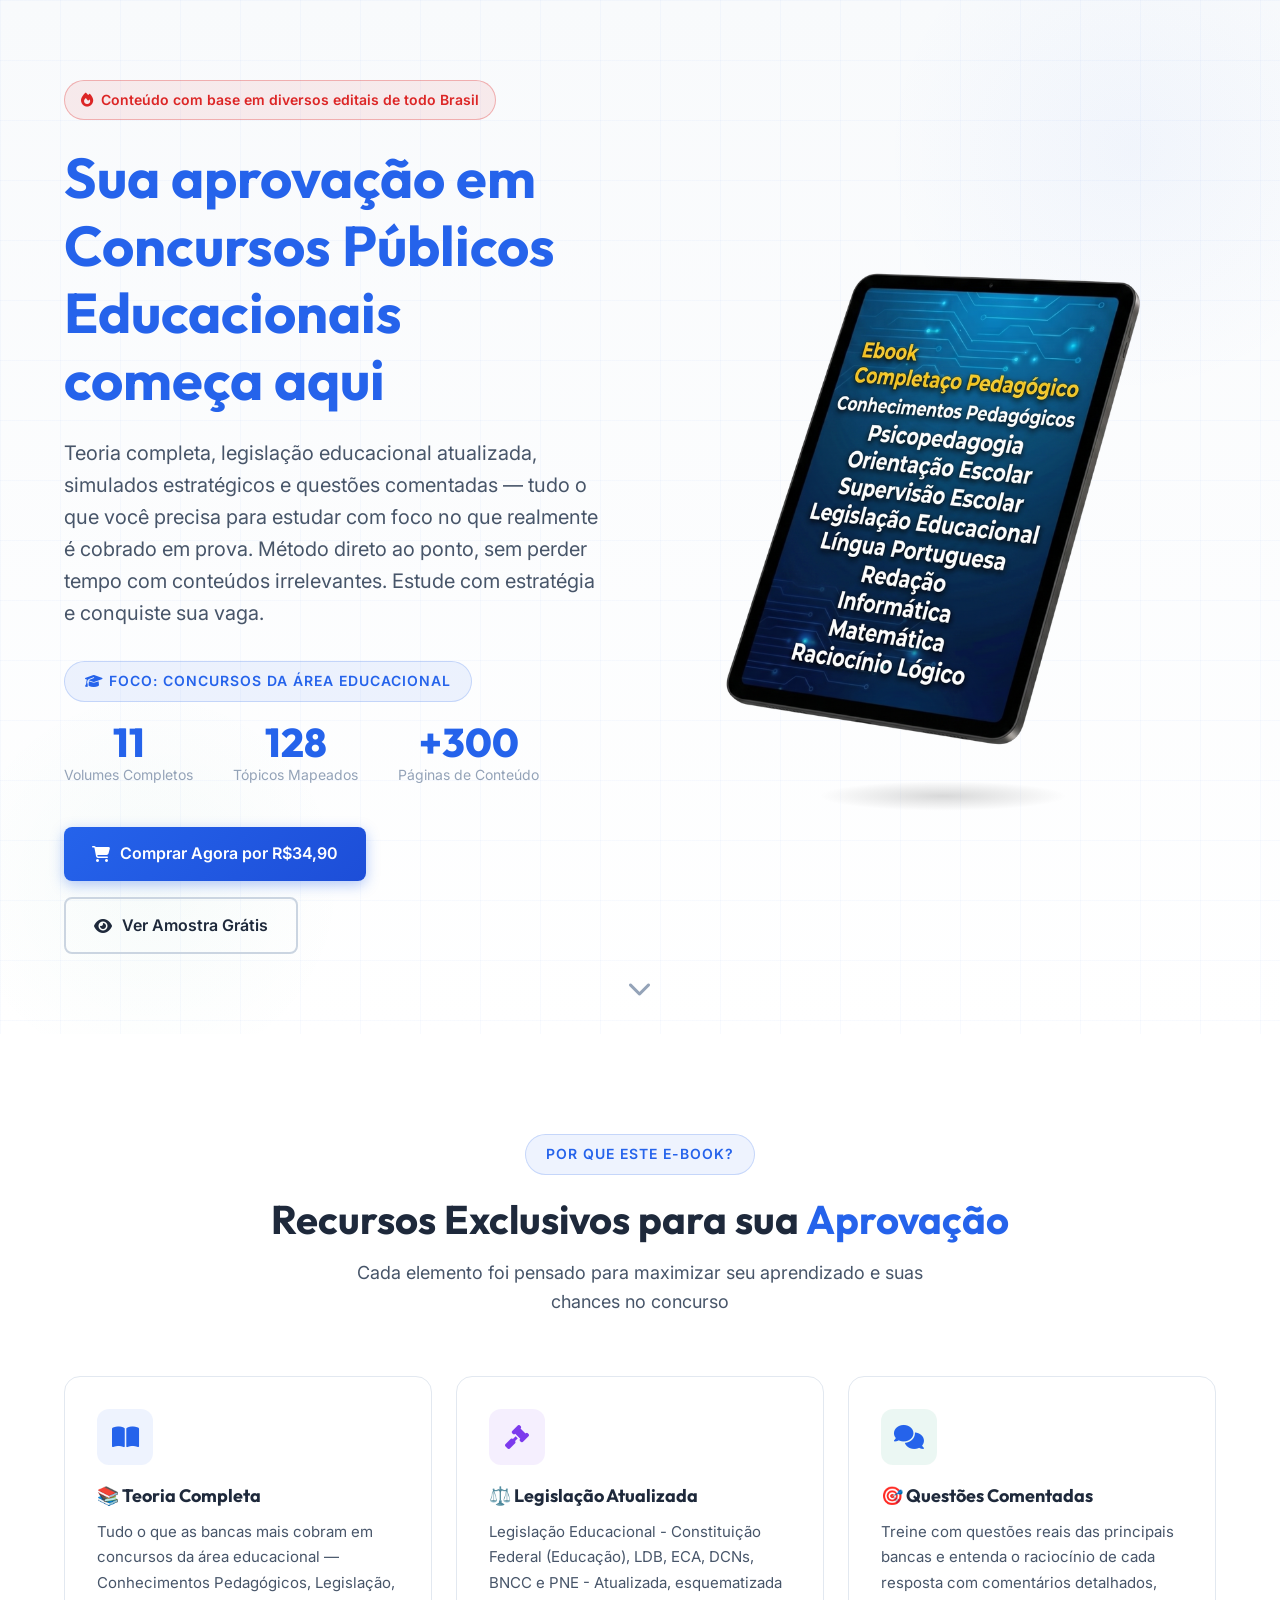
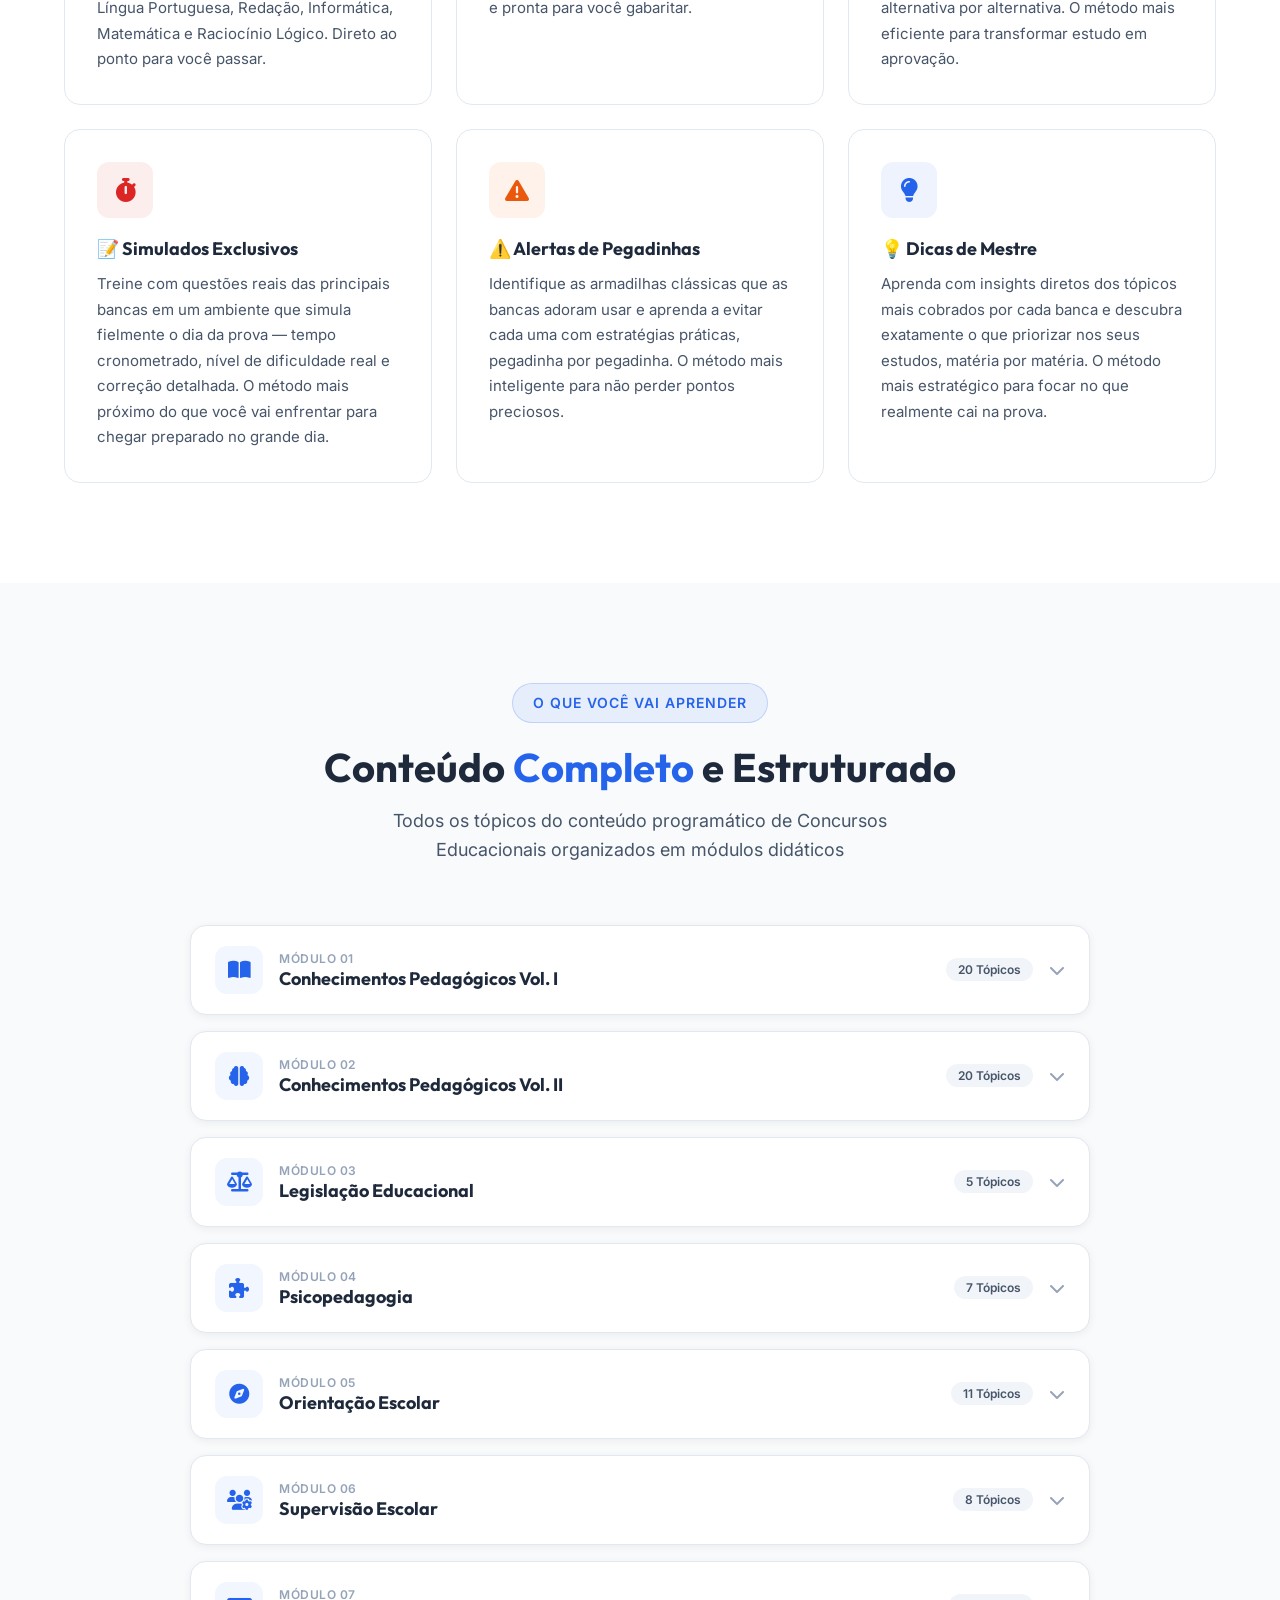
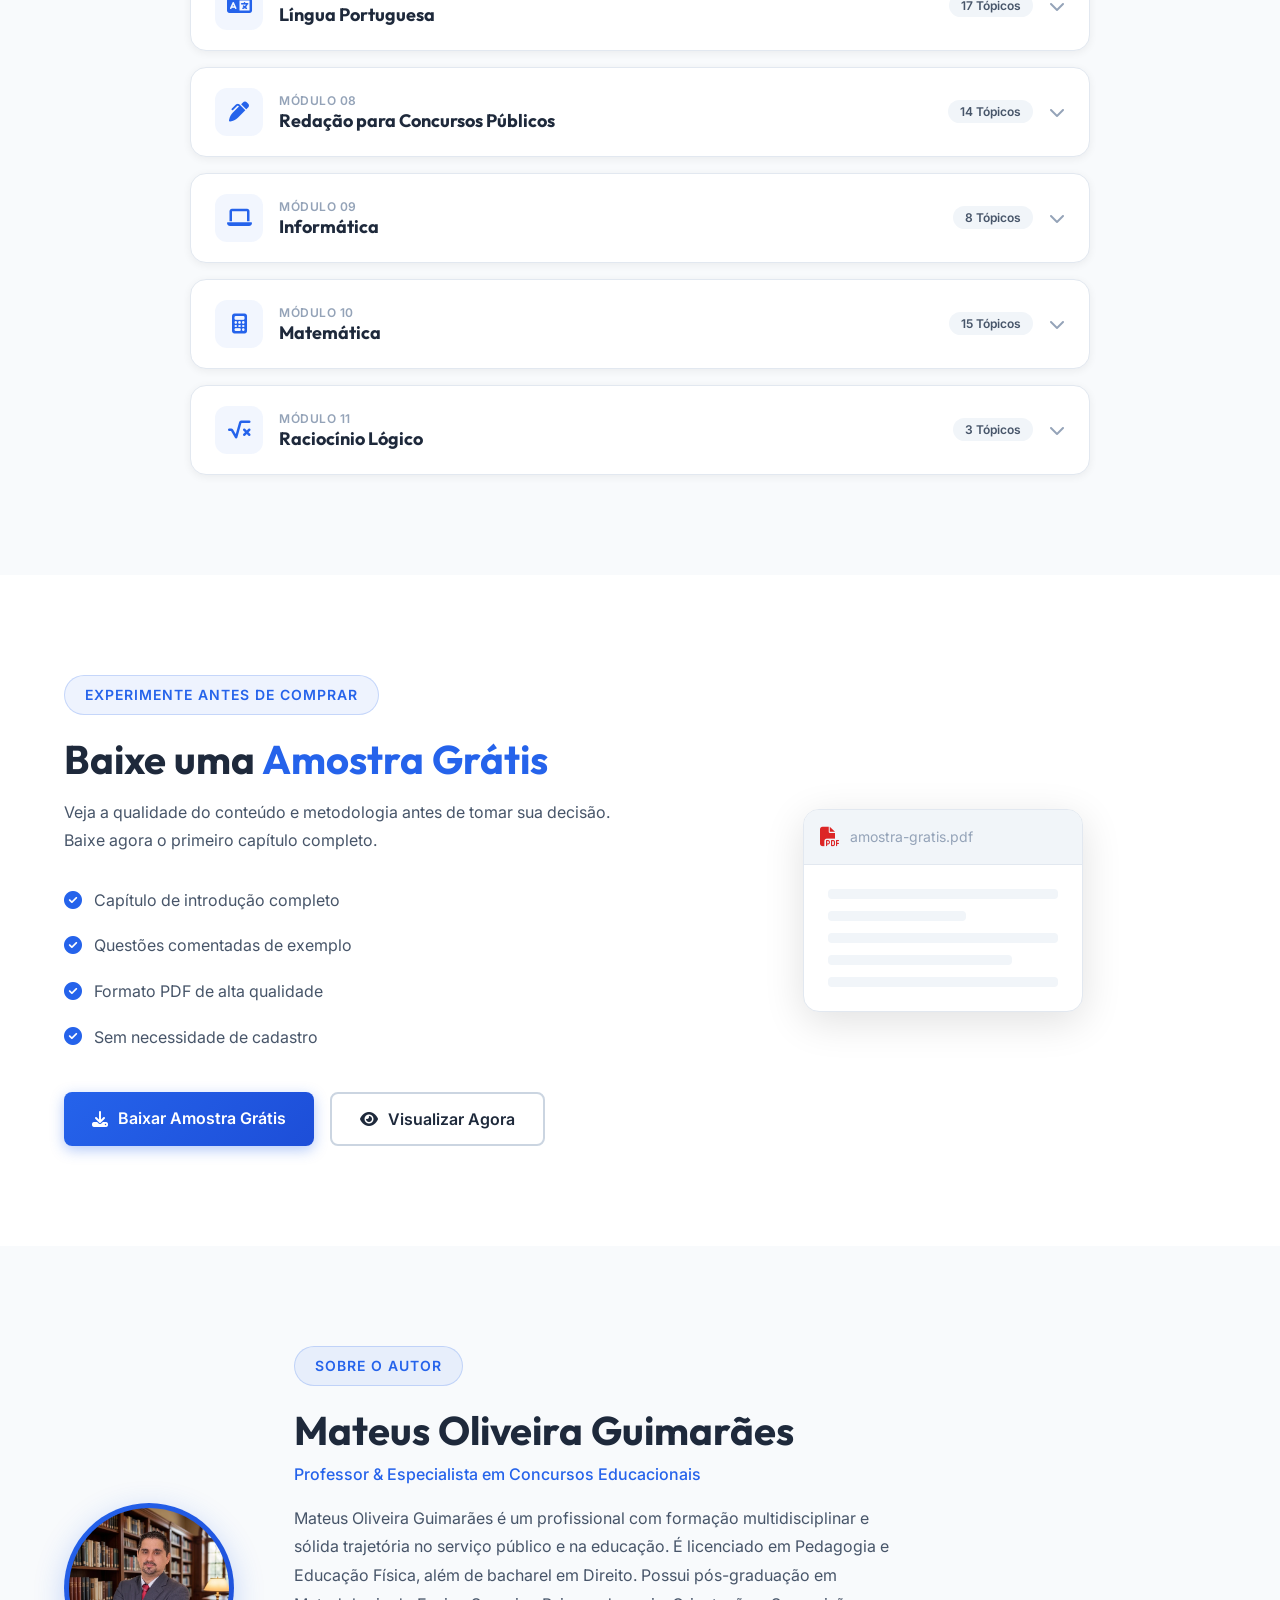
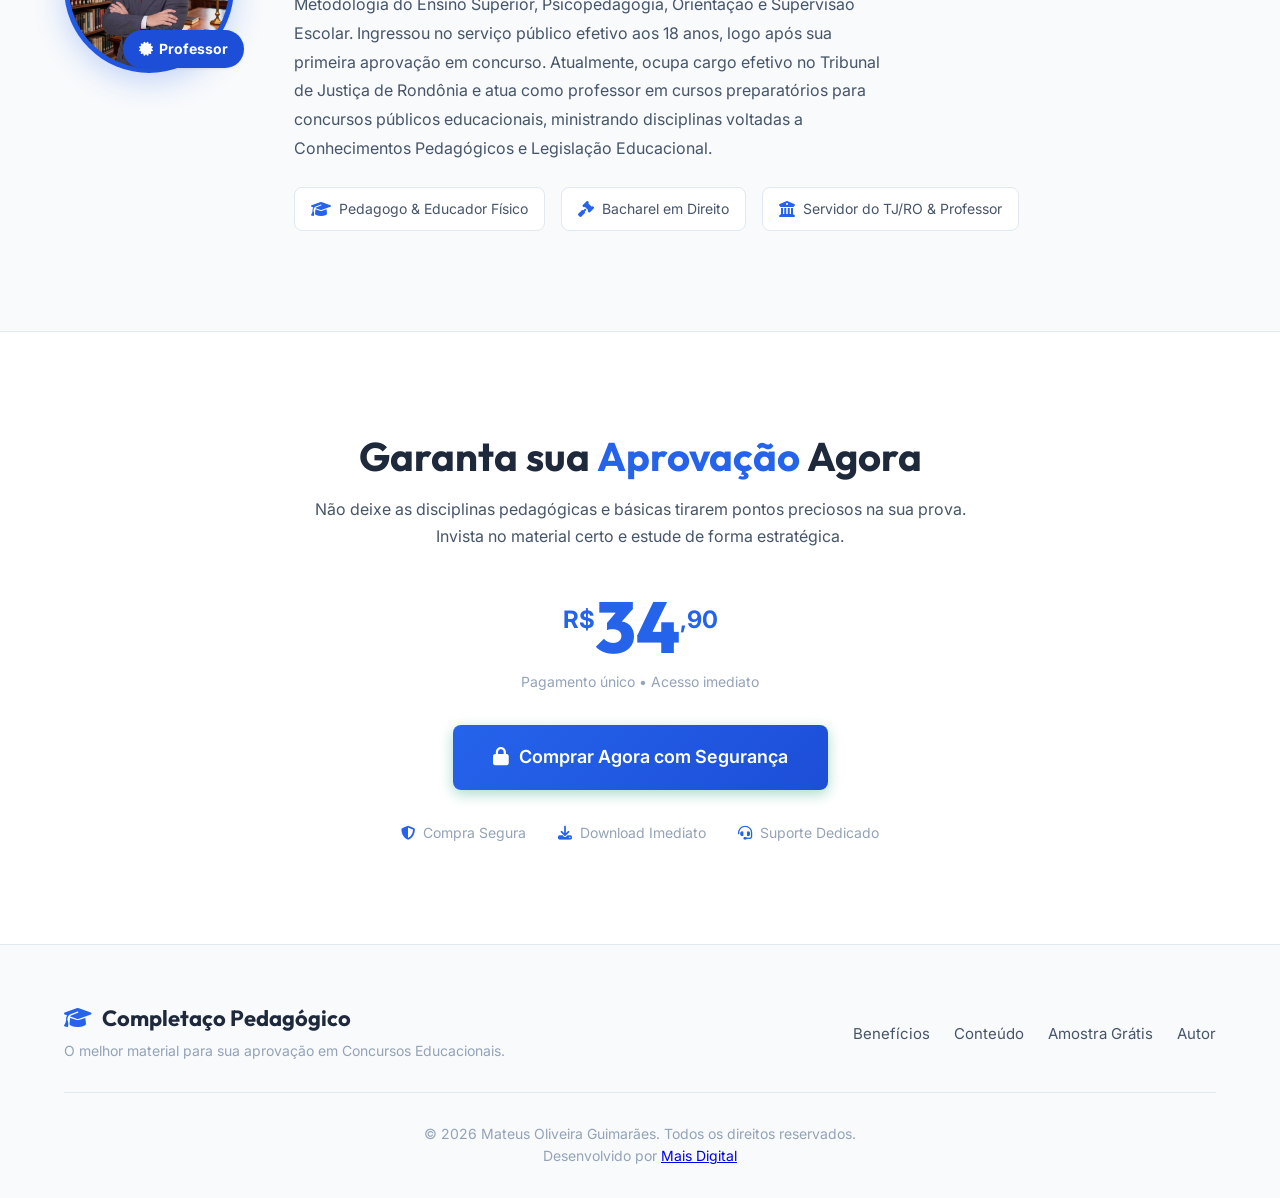
==== index.html @ a0e8a0d2 "tablet att" ====
<!DOCTYPE html>
<html lang="pt-BR">

<head>
    <meta charset="UTF-8">
    <meta name="viewport" content="width=device-width, initial-scale=1.0">
    <meta name="description"
        content="E-book completo Completaço Pedagógico para Concursos Públicos Educacionais. Conhecimentos Pedagógicos, Legislação, Português, Redação, Informática e Matemática. Teoria, simulados e questões comentadas.">
    <meta name="keywords"
        content="completaço pedagógico, conhecimentos pedagógicos, legislação educacional, concurso professor, pedagogia concursos, orientação escolar, coordenação pedagógica, simulados concurso professor, ldb, eca, bncc, pne">
    <meta name="author" content="Mateus Oliveira Guimarães">
    <link rel="canonical" href="https://conhecimentospedagogicos.com/" />
    <meta name="robots" content="index, follow">

    <!-- Open Graph / Facebook -->
    <meta property="og:type" content="website">
    <meta property="og:url" content="https://conhecimentospedagogicos.com/">
    <meta property="og:title" content="Completaço Pedagógico | O melhor material para Concursos Educacionais">
    <meta property="og:description"
        content="Teoria completa, legislação educacional atualizada, simulados estratégicos e questões comentadas — tudo o que você precisa para ser aprovado.">
    <meta property="og:image" content="https://conhecimentospedagogicos.com/img/capa.png">

    <!-- Twitter Card -->
    <meta name="twitter:card" content="summary_large_image">
    <meta name="twitter:url" content="https://conhecimentospedagogicos.com/">
    <meta name="twitter:title" content="Completaço Pedagógico | O melhor material para Concursos Educacionais">
    <meta name="twitter:description"
        content="Teoria completa, legislação educacional atualizada, simulados estratégicos e questões comentadas — tudo o que você precisa para ser aprovado.">
    <meta name="twitter:image" content="https://conhecimentospedagogicos.com/img/capa.png">

    <!-- Favicon -->
    <link rel="icon" href="img/favicon.jpg" type="image/jpg">

    <title>Completaço Pedagógico | O melhor material para sua aprovação em Concursos Educacionais</title>

    <!-- Google Fonts -->
    <link rel="preconnect" href="https://fonts.googleapis.com">
    <link rel="preconnect" href="https://fonts.gstatic.com" crossorigin>
    <link
        href="https://fonts.googleapis.com/css2?family=Inter:wght@400;500;600;700;800&family=Outfit:wght@600;700;800&display=swap"
        rel="stylesheet">

    <!-- Font Awesome -->
    <link rel="stylesheet" href="https://cdnjs.cloudflare.com/ajax/libs/font-awesome/6.5.1/css/all.min.css">

    <!-- Styles -->
    <link rel="stylesheet" href="styles.css">

    <script src="https://cdn.utmify.com.br/scripts/utms/latest.js" data-utmify-prevent-xcod-sck
        data-utmify-prevent-subids async defer></script>
    <script>
        window.pixelId = "6961d1772ff1eef7f7cac928";
        var a = document.createElement("script");
        a.setAttribute("async", "");
        a.setAttribute("defer", "");
        a.setAttribute("src", "https://cdn.utmify.com.br/scripts/pixel/pixel.js");
        document.head.appendChild(a);
    </script>

</head>

<body>
    <!-- Hero Section - ATENÇÃO -->
    <section class="hero" id="inicio">
        <div class="hero-decoration">
            <div class="decoration-circle circle-1"></div>
            <div class="decoration-circle circle-2"></div>
            <div class="decoration-grid"></div>
        </div>

        <div class="container hero-content">
            <div class="hero-text">
                <span class="badge">
                    <i class="fas fa-fire"></i> Conteúdo com base em diversos editais de todo Brasil
                </span>
                <h1><span class="highlight">Sua aprovação em Concursos Públicos Educacionais começa aqui</span></h1>
                <p class="hero-subtitle">Teoria completa, legislação educacional atualizada, simulados estratégicos e
                    questões comentadas — tudo o que você precisa para estudar com foco no que realmente é cobrado em
                    prova. Método direto ao ponto, sem perder tempo com conteúdos irrelevantes. Estude com estratégia e
                    conquiste sua vaga.</p>
                <span class="section-tag">
                    <i class="fas fa-graduation-cap"></i> FOCO: Concursos da Área Educacional
                </span>
                <div class="hero-stats">
                    <div class="stat-item">
                        <span class="stat-number">11</span>
                        <span class="stat-label">Volumes Completos</span>
                    </div>
                    <div class="stat-item">
                        <span class="stat-number">128</span>
                        <span class="stat-label">Tópicos Mapeados</span>
                    </div>
                    <div class="stat-item">
                        <span class="stat-number">+300</span>
                        <span class="stat-label">Páginas de Conteúdo</span>
                    </div>
                </div>

                <div class="hero-cta">
                    <a href="#comprar" class="btn btn-primary">
                        <i class="fas fa-shopping-cart"></i>
                        Comprar Agora por R$34,90
                    </a>
                    <a href="#amostra" class="btn btn-secondary">
                        <i class="fas fa-eye"></i>
                        Ver Amostra Grátis
                    </a>
                </div>
            </div>

            <div class="hero-visual">
                <div class="ebook-mockup">
                    <div class="ebook-shadow"></div>
                    <img src="img/tablet-new.png" alt="e-book mockup" width="100%" />
                </div>
            </div>
        </div>

        <div class="scroll-indicator">
            <i class="fas fa-chevron-down"></i>
        </div>
    </section>

    <!-- Benefícios - INTERESSE -->
    <section class="benefits" id="beneficios">
        <div class="container">
            <div class="section-header">
                <span class="section-tag">Por que este e-book?</span>
                <h2>Recursos Exclusivos para sua <span class="highlight">Aprovação</span></h2>
                <p>Cada elemento foi pensado para maximizar seu aprendizado e suas chances no concurso</p>
            </div>

            <div class="benefits-grid">
                <div class="benefit-card">
                    <div class="benefit-icon">
                        <i class="fas fa-book-open"></i>
                    </div>
                    <h3>📚 Teoria Completa</h3>
                    <p>Tudo o que as bancas mais cobram em concursos da área educacional — Conhecimentos Pedagógicos,
                        Legislação, Língua Portuguesa, Redação, Informática, Matemática e Raciocínio Lógico. Direto ao
                        ponto para você passar.</p>
                </div>

                <div class="benefit-card">
                    <div class="benefit-icon keyboard">
                        <i class="fas fa-gavel"></i>
                    </div>
                    <h3>⚖️ Legislação Atualizada</h3>
                    <p>Legislação Educacional - Constituição Federal (Educação), LDB, ECA, DCNs, BNCC e PNE -
                        Atualizada, esquematizada e pronta para você gabaritar.</p>
                </div>

                <div class="benefit-card">
                    <div class="benefit-icon target">
                        <i class="fas fa-comments"></i>
                    </div>
                    <h3>🎯 Questões Comentadas</h3>
                    <p>Treine com questões reais das principais bancas e entenda o raciocínio de cada resposta com
                        comentários detalhados, alternativa por alternativa. O método mais eficiente para transformar
                        estudo em aprovação.</p>
                </div>

                <div class="benefit-card">
                    <div class="benefit-icon exam">
                        <i class="fas fa-stopwatch"></i>
                    </div>
                    <h3>📝 Simulados Exclusivos</h3>
                    <p>Treine com questões reais das principais bancas em um ambiente que simula fielmente o dia da
                        prova — tempo cronometrado, nível de dificuldade real e correção detalhada. O método mais
                        próximo do que você vai enfrentar para chegar preparado no grande dia.</p>
                </div>

                <div class="benefit-card">
                    <div class="benefit-icon warning">
                        <i class="fas fa-exclamation-triangle"></i>
                    </div>
                    <h3>⚠️ Alertas de Pegadinhas</h3>
                    <p>Identifique as armadilhas clássicas que as bancas adoram usar e aprenda a evitar cada uma com
                        estratégias práticas, pegadinha por pegadinha. O método mais inteligente para não perder pontos
                        preciosos.</p>
                </div>

                <div class="benefit-card">
                    <div class="benefit-icon">
                        <i class="fas fa-lightbulb"></i>
                    </div>
                    <h3>💡 Dicas de Mestre</h3>
                    <p>Aprenda com insights diretos dos tópicos mais cobrados por cada banca e descubra exatamente o que
                        priorizar nos seus estudos, matéria por matéria. O método mais estratégico para focar no que
                        realmente cai na prova.</p>
                </div>
            </div>
        </div>
    </section>

    <!-- Conteúdo do E-book - DESEJO -->
    <section class="content-chapters" id="conteudo">
        <div class="container">
            <div class="section-header">
                <span class="section-tag">O que você vai aprender</span>
                <h2>Conteúdo <span class="highlight">Completo</span> e Estruturado</h2>
                <p>Todos os tópicos do conteúdo programático de Concursos Educacionais organizados em módulos didáticos
                </p>
            </div>

            <div class="accordion-container">
                <!-- Módulo 1 -->
                <div class="accordion-item">
                    <button class="accordion-header">
                        <div class="accordion-header-left">
                            <div class="accordion-icon"><i class="fas fa-book-open"></i></div>
                            <div class="accordion-title-wrapper">
                                <span class="accordion-subtitle">Módulo 01</span>
                                <h3>Conhecimentos Pedagógicos Vol. I</h3>
                            </div>
                        </div>
                        <div class="accordion-header-right">
                            <span class="accordion-badge">20 Tópicos</span>
                            <i class="fas fa-chevron-down accordion-chevron"></i>
                        </div>
                    </button>
                    <div class="accordion-collapse">
                        <div class="accordion-body">
                            <ul class="topic-list">
                                <li><span class="topic-number">01</span> História da Educação Brasileira</li>
                                <li><span class="topic-number">02</span> Filosofia da Educação</li>
                                <li><span class="topic-number">03</span> Sociologia da Educação</li>
                                <li><span class="topic-number">04</span> Psicologia da Educação</li>
                                <li><span class="topic-number">05</span> Antropologia da Educação</li>
                                <li><span class="topic-number">06</span> Metodologia da Pesquisa em Educação</li>
                                <li><span class="topic-number">07</span> Pedagogia como Ciência da Prática Educativa
                                </li>
                                <li><span class="topic-number">08</span> Políticas Públicas na Educação Básica</li>
                                <li><span class="topic-number">09</span> Estrutura da Educação Brasileira</li>
                                <li><span class="topic-number">10</span> Diretrizes Curriculares Nacionais – DCNs</li>
                                <li><span class="topic-number">11</span> Parâmetros Curriculares Nacionais – PCNs</li>
                                <li><span class="topic-number">12</span> Teorias do Currículo</li>
                                <li><span class="topic-number">13</span> Tendências Pedagógicas</li>
                                <li><span class="topic-number">14</span> Interdisciplinaridade</li>
                                <li><span class="topic-number">15</span> Ensino, Currículo e Práticas Interdisciplinares
                                </li>
                                <li><span class="topic-number">16</span> Identidade e Especificidade do Trabalho Docente
                                </li>
                                <li><span class="topic-number">17</span> Didática</li>
                                <li><span class="topic-number">18</span> Projeto Político-Pedagógico</li>
                                <li><span class="topic-number">19</span> Planejamento Escolar</li>
                                <li><span class="topic-number">20</span> Avaliação</li>
                            </ul>
                        </div>
                    </div>
                </div>

                <!-- Módulo 2 -->
                <div class="accordion-item">
                    <button class="accordion-header">
                        <div class="accordion-header-left">
                            <div class="accordion-icon"><i class="fas fa-brain"></i></div>
                            <div class="accordion-title-wrapper">
                                <span class="accordion-subtitle">Módulo 02</span>
                                <h3>Conhecimentos Pedagógicos Vol. II</h3>
                            </div>
                        </div>
                        <div class="accordion-header-right">
                            <span class="accordion-badge">20 Tópicos</span>
                            <i class="fas fa-chevron-down accordion-chevron"></i>
                        </div>
                    </button>
                    <div class="accordion-collapse">
                        <div class="accordion-body">
                            <ul class="topic-list">
                                <li><span class="topic-number">01</span> Gestão Democrática</li>
                                <li><span class="topic-number">02</span> Educação, Inclusão e Direitos Humanos</li>
                                <li><span class="topic-number">03</span> Educação Especial e AEE</li>
                                <li><span class="topic-number">04</span> LIBRAS, Cultura e Identidade Surda</li>
                                <li><span class="topic-number">05</span> Tecnologias da Informação e Comunicação - TICs
                                    - nas Práticas Educativas</li>
                                <li><span class="topic-number">06</span> Alfabetização e Letramento, Letramento
                                    Científico e Letramento Literário</li>
                                <li><span class="topic-number">07</span> Corpo, Movimento e Ludicidade</li>
                                <li><span class="topic-number">08</span> Criança e Infância</li>
                                <li><span class="topic-number">09</span> Políticas e Práticas na Educação Infantil</li>
                                <li><span class="topic-number">10</span> Adaptação da Criança em Instituições na
                                    Educação Infantil</li>
                                <li><span class="topic-number">11</span> Educação para Relações de Gênero e Sexualidade
                                </li>
                                <li><span class="topic-number">12</span> Fundamentos Metodológicos do Ensino</li>
                                <li><span class="topic-number">13</span> Implementação e Avaliação de Currículos,
                                    Programas Educacionais e PPPs</li>
                                <li><span class="topic-number">14</span> Práticas de Articulação entre Escola, Família,
                                    Comunidade e Movimentos Sociais</li>
                                <li><span class="topic-number">15</span> História e Cultura Africana, Afro-brasileira e
                                    Indígena</li>
                                <li><span class="topic-number">16</span> Educação para Relações Étnico-Raciais</li>
                                <li><span class="topic-number">17</span> Educação Sócio-Ambiental</li>
                                <li><span class="topic-number">18</span> Educação à Distância</li>
                                <li><span class="topic-number">19</span> Educação Integral</li>
                                <li><span class="topic-number">20</span> Trabalho e Educação</li>
                            </ul>
                        </div>
                    </div>
                </div>

                <!-- Módulo 3 -->
                <div class="accordion-item">
                    <button class="accordion-header">
                        <div class="accordion-header-left">
                            <div class="accordion-icon"><i class="fas fa-scale-balanced"></i></div>
                            <div class="accordion-title-wrapper">
                                <span class="accordion-subtitle">Módulo 03</span>
                                <h3>Legislação Educacional</h3>
                            </div>
                        </div>
                        <div class="accordion-header-right">
                            <span class="accordion-badge">5 Tópicos</span>
                            <i class="fas fa-chevron-down accordion-chevron"></i>
                        </div>
                    </button>
                    <div class="accordion-collapse">
                        <div class="accordion-body">
                            <ul class="topic-list">
                                <li><span class="topic-number">01</span> Constituição Federal (Da Educação)</li>
                                <li><span class="topic-number">02</span> Lei de Diretrizes e Bases da Educação - LDB
                                </li>
                                <li><span class="topic-number">03</span> Estatuto da Criança e do Adolescente - ECA</li>
                                <li><span class="topic-number">04</span> Plano Nacional da Educação - PNE</li>
                                <li><span class="topic-number">05</span> Base Nacional Comum Curricular - BNCC</li>
                            </ul>
                        </div>
                    </div>
                </div>

                <!-- Módulo 4 -->
                <div class="accordion-item">
                    <button class="accordion-header">
                        <div class="accordion-header-left">
                            <div class="accordion-icon"><i class="fas fa-puzzle-piece"></i></div>
                            <div class="accordion-title-wrapper">
                                <span class="accordion-subtitle">Módulo 04</span>
                                <h3>Psicopedagogia</h3>
                            </div>
                        </div>
                        <div class="accordion-header-right">
                            <span class="accordion-badge">7 Tópicos</span>
                            <i class="fas fa-chevron-down accordion-chevron"></i>
                        </div>
                    </button>
                    <div class="accordion-collapse">
                        <div class="accordion-body">
                            <ul class="topic-list">
                                <li><span class="topic-number">01</span> Fundamentos e História da Psicopedagogia</li>
                                <li><span class="topic-number">02</span> Teorias do Desenvolvimento e da Aprendizagem
                                </li>
                                <li><span class="topic-number">03</span> Dificuldades, Transtornos e Distúrbios de
                                    Aprendizagem</li>
                                <li><span class="topic-number">04</span> Avaliação e Diagnóstico Psicopedagógico</li>
                                <li><span class="topic-number">05</span> Intervenção Psicopedagógica (Clínica,
                                    Institucional e Saúde)</li>
                                <li><span class="topic-number">06</span> Educação Especial, Inclusiva e Cidadania</li>
                                <li><span class="topic-number">07</span> Políticas de Saúde e o SUS (Interface com a
                                    Psicopedagogia)</li>
                            </ul>
                        </div>
                    </div>
                </div>

                <!-- Módulo 5 -->
                <div class="accordion-item">
                    <button class="accordion-header">
                        <div class="accordion-header-left">
                            <div class="accordion-icon"><i class="fas fa-compass"></i></div>
                            <div class="accordion-title-wrapper">
                                <span class="accordion-subtitle">Módulo 05</span>
                                <h3>Orientação Escolar</h3>
                            </div>
                        </div>
                        <div class="accordion-header-right">
                            <span class="accordion-badge">11 Tópicos</span>
                            <i class="fas fa-chevron-down accordion-chevron"></i>
                        </div>
                    </button>
                    <div class="accordion-collapse">
                        <div class="accordion-body">
                            <ul class="topic-list">
                                <li><span class="topic-number">01</span> Orientação Educacional no Brasil</li>
                                <li><span class="topic-number">02</span> Fundamentos e Princípios</li>
                                <li><span class="topic-number">03</span> Papel, Funções e Atribuições do Orientador
                                    Educacional</li>
                                <li><span class="topic-number">04</span> Orientação Educacional e Gestão Democrática
                                </li>
                                <li><span class="topic-number">05</span> Orientação Educacional e Processo de
                                    Ensino-Aprendizagem</li>
                                <li><span class="topic-number">06</span> Relações de Trabalho na Escola</li>
                                <li><span class="topic-number">07</span> Orientação Profissional e Projeto de Vida</li>
                                <li><span class="topic-number">08</span> Técnicas de Dinâmica de Grupo</li>
                                <li><span class="topic-number">09</span> Estratégias de Intervenção Educativa</li>
                                <li><span class="topic-number">10</span> Relacionamento Interpessoal, Comunicação e
                                    Escuta Ativa</li>
                                <li><span class="topic-number">11</span> Avaliação Educacional, Rendimento e Frequência
                                    Escolar</li>
                            </ul>
                        </div>
                    </div>
                </div>

                <!-- Módulo 6 -->
                <div class="accordion-item">
                    <button class="accordion-header">
                        <div class="accordion-header-left">
                            <div class="accordion-icon"><i class="fas fa-users-gear"></i></div>
                            <div class="accordion-title-wrapper">
                                <span class="accordion-subtitle">Módulo 06</span>
                                <h3>Supervisão Escolar</h3>
                            </div>
                        </div>
                        <div class="accordion-header-right">
                            <span class="accordion-badge">8 Tópicos</span>
                            <i class="fas fa-chevron-down accordion-chevron"></i>
                        </div>
                    </button>
                    <div class="accordion-collapse">
                        <div class="accordion-body">
                            <ul class="topic-list">
                                <li><span class="topic-number">01</span> Supervisão Escolar: Conceitos Básicos e
                                    Características</li>
                                <li><span class="topic-number">02</span> Projeto Político-Pedagógico (PPP)</li>
                                <li><span class="topic-number">03</span> Currículo Escolar</li>
                                <li><span class="topic-number">04</span> Base Nacional Comum Curricular (BNCC)</li>
                                <li><span class="topic-number">05</span> Funções da Coordenação Pedagógica</li>
                                <li><span class="topic-number">06</span> O Coordenador Pedagógico como Articulador do
                                    Trabalho Docente</li>
                                <li><span class="topic-number">07</span> Avaliação da Aprendizagem</li>
                                <li><span class="topic-number">08</span> Educação Inclusiva e Respeito à Diversidade
                                </li>
                            </ul>
                        </div>
                    </div>
                </div>

                <!-- Módulo 7 -->
                <div class="accordion-item">
                    <button class="accordion-header">
                        <div class="accordion-header-left">
                            <div class="accordion-icon"><i class="fas fa-language"></i></div>
                            <div class="accordion-title-wrapper">
                                <span class="accordion-subtitle">Módulo 07</span>
                                <h3>Língua Portuguesa</h3>
                            </div>
                        </div>
                        <div class="accordion-header-right">
                            <span class="accordion-badge">17 Tópicos</span>
                            <i class="fas fa-chevron-down accordion-chevron"></i>
                        </div>
                    </button>
                    <div class="accordion-collapse">
                        <div class="accordion-body">
                            <ul class="topic-list">
                                <li><span class="topic-number">01</span> Compreensão e Interpretação de Textos</li>
                                <li><span class="topic-number">02</span> Tipologia Textual</li>
                                <li><span class="topic-number">03</span> Coesão e Coerência Textual</li>
                                <li><span class="topic-number">04</span> Figuras de Linguagem</li>
                                <li><span class="topic-number">05</span> Variação Linguística</li>
                                <li><span class="topic-number">06</span> Estrutura e Formação de Palavras</li>
                                <li><span class="topic-number">07</span> Classes de Palavras</li>
                                <li><span class="topic-number">08</span> Frase, Oração e Período</li>
                                <li><span class="topic-number">09</span> Concordância Nominal e Verbal</li>
                                <li><span class="topic-number">10</span> Regência Nominal e Verbal</li>
                                <li><span class="topic-number">11</span> Crase</li>
                                <li><span class="topic-number">12</span> Colocação Pronominal</li>
                                <li><span class="topic-number">13</span> Vozes Verbais</li>
                                <li><span class="topic-number">14</span> Ortografia</li>
                                <li><span class="topic-number">15</span> Acentuação</li>
                                <li><span class="topic-number">16</span> Pontuação</li>
                                <li><span class="topic-number">17</span> Significação das Palavras</li>
                            </ul>
                        </div>
                    </div>
                </div>

                <!-- Módulo 8 -->
                <div class="accordion-item">
                    <button class="accordion-header">
                        <div class="accordion-header-left">
                            <div class="accordion-icon"><i class="fas fa-pen-clip"></i></div>
                            <div class="accordion-title-wrapper">
                                <span class="accordion-subtitle">Módulo 08</span>
                                <h3>Redação para Concursos Públicos</h3>
                            </div>
                        </div>
                        <div class="accordion-header-right">
                            <span class="accordion-badge">14 Tópicos</span>
                            <i class="fas fa-chevron-down accordion-chevron"></i>
                        </div>
                    </button>
                    <div class="accordion-collapse">
                        <div class="accordion-body">
                            <ul class="topic-list">
                                <li><span class="topic-number">01</span> Introdução à Redação para Concursos</li>
                                <li><span class="topic-number">02</span> Tipologia e Gêneros Textuais na Prova
                                    Discursiva</li>
                                <li><span class="topic-number">03</span> Estrutura do Texto Dissertativo-Argumentativo
                                </li>
                                <li><span class="topic-number">04</span> Tese e Argumentação</li>
                                <li><span class="topic-number">05</span> Repertório Sociocultural e
                                    Interdisciplinaridade</li>
                                <li><span class="topic-number">06</span> Coesão e Coerência Textual</li>
                                <li><span class="topic-number">07</span> Adequação à Norma Culta — Gramática aplicada à
                                    Redação</li>
                                <li><span class="topic-number">08</span> Tópicos Avançados de Linguagem</li>
                                <li><span class="topic-number">09</span> Temas Transversais e Atualidades para Redação
                                </li>
                                <li><span class="topic-number">10</span> Método de Produção Textual Passo a Passo</li>
                                <li><span class="topic-number">11</span> Os Erros Mais Comuns e Como Evitá-los</li>
                                <li><span class="topic-number">12</span> Modelos Comentados de Redação Nota Máxima</li>
                                <li><span class="topic-number">13</span> Simulados e Exercícios Práticos</li>
                                <li><span class="topic-number">14</span> Propostas de redação inéditas com temas reais
                                    de concursos</li>
                            </ul>
                        </div>
                    </div>
                </div>

                <!-- Módulo 9 -->
                <div class="accordion-item">
                    <button class="accordion-header">
                        <div class="accordion-header-left">
                            <div class="accordion-icon"><i class="fas fa-laptop"></i></div>
                            <div class="accordion-title-wrapper">
                                <span class="accordion-subtitle">Módulo 09</span>
                                <h3>Informática</h3>
                            </div>
                        </div>
                        <div class="accordion-header-right">
                            <span class="accordion-badge">8 Tópicos</span>
                            <i class="fas fa-chevron-down accordion-chevron"></i>
                        </div>
                    </button>
                    <div class="accordion-collapse">
                        <div class="accordion-body">
                            <ul class="topic-list">
                                <li><span class="topic-number">01</span> Noções de Informática Aplicadas ao Contexto
                                    Educacional</li>
                                <li><span class="topic-number">02</span> Sistemas Operacionais em Ambiente Windows</li>
                                <li><span class="topic-number">03</span> Edição de Textos, Planilhas e Apresentações
                                </li>
                                <li><span class="topic-number">04</span> Conceitos Básicos de Redes de Computadores</li>
                                <li><span class="topic-number">05</span> Pesquisa na Internet</li>
                                <li><span class="topic-number">06</span> Armazenamento em Nuvem</li>
                                <li><span class="topic-number">07</span> Segurança da Informação</li>
                                <li><span class="topic-number">08</span> Ameaças Digitais</li>
                            </ul>
                        </div>
                    </div>
                </div>

                <!-- Módulo 10 -->
                <div class="accordion-item">
                    <button class="accordion-header">
                        <div class="accordion-header-left">
                            <div class="accordion-icon"><i class="fas fa-calculator"></i></div>
                            <div class="accordion-title-wrapper">
                                <span class="accordion-subtitle">Módulo 10</span>
                                <h3>Matemática</h3>
                            </div>
                        </div>
                        <div class="accordion-header-right">
                            <span class="accordion-badge">15 Tópicos</span>
                            <i class="fas fa-chevron-down accordion-chevron"></i>
                        </div>
                    </button>
                    <div class="accordion-collapse">
                        <div class="accordion-body">
                            <ul class="topic-list">
                                <li><span class="topic-number">01</span> Operações Fundamentais</li>
                                <li><span class="topic-number">02</span> Potenciação e Radiciação</li>
                                <li><span class="topic-number">03</span> Produtos Notáveis e Fatoração</li>
                                <li><span class="topic-number">04</span> Conjuntos</li>
                                <li><span class="topic-number">05</span> Razão e Proporção</li>
                                <li><span class="topic-number">06</span> Porcentagem</li>
                                <li><span class="topic-number">07</span> Equações e Inequações</li>
                                <li><span class="topic-number">08</span> Funções</li>
                                <li><span class="topic-number">09</span> Progressões</li>
                                <li><span class="topic-number">10</span> Matrizes, Determinantes e Sistemas Lineares
                                </li>
                                <li><span class="topic-number">11</span> Análise Combinatória</li>
                                <li><span class="topic-number">12</span> Probabilidade</li>
                                <li><span class="topic-number">13</span> Geometria Plana</li>
                                <li><span class="topic-number">14</span> Geometria Espacial</li>
                                <li><span class="topic-number">15</span> Geometria Analítica</li>
                            </ul>
                        </div>
                    </div>
                </div>

                <!-- Módulo 11 -->
                <div class="accordion-item">
                    <button class="accordion-header">
                        <div class="accordion-header-left">
                            <div class="accordion-icon"><i class="fas fa-square-root-variable"></i></div>
                            <div class="accordion-title-wrapper">
                                <span class="accordion-subtitle">Módulo 11</span>
                                <h3>Raciocínio Lógico</h3>
                            </div>
                        </div>
                        <div class="accordion-header-right">
                            <span class="accordion-badge">3 Tópicos</span>
                            <i class="fas fa-chevron-down accordion-chevron"></i>
                        </div>
                    </button>
                    <div class="accordion-collapse">
                        <div class="accordion-body">
                            <ul class="topic-list">
                                <li><span class="topic-number">01</span> <strong>Lógica Proposicional:</strong>
                                    Proposições, Conectivos, Tabelas-Verdade, Equivalências e Quantificadores.</li>
                                <li><span class="topic-number">02</span> <strong>Argumentação Lógica:</strong> Estrutura
                                    do argumento, Validade vs Verdade, Regras de Inferência, Falácias e Venn.</li>
                                <li><span class="topic-number">03</span> <strong>Problemas de Raciocínio:</strong>
                                    Verdade/mentira, Ordenação e estratégias de resolução por tabelas ou hipóteses.</li>
                            </ul>
                        </div>
                    </div>
                </div>
            </div>
        </div>
    </section>

    <!-- Amostra Grátis -->
    <section class="free-sample" id="amostra">
        <div class="container">
            <div class="sample-wrapper">
                <div class="sample-content">
                    <span class="section-tag">Experimente antes de comprar</span>
                    <h2>Baixe uma <span class="highlight">Amostra Grátis</span></h2>
                    <p>Veja a qualidade do conteúdo e metodologia antes de tomar sua decisão. Baixe agora o primeiro
                        capítulo completo.</p>

                    <ul class="sample-features">
                        <li><i class="fas fa-check-circle"></i> Capítulo de introdução completo</li>
                        <li><i class="fas fa-check-circle"></i> Questões comentadas de exemplo</li>
                        <li><i class="fas fa-check-circle"></i> Formato PDF de alta qualidade</li>
                        <li><i class="fas fa-check-circle"></i> Sem necessidade de cadastro</li>
                    </ul>

                    <div class="sample-actions">
                        <a href="ebook/amostra-gratis.pdf" download class="btn btn-primary">
                            <i class="fas fa-download"></i>
                            Baixar Amostra Grátis
                        </a>
                        <button class="btn btn-secondary" id="previewBtn">
                            <i class="fas fa-eye"></i>
                            Visualizar Agora
                        </button>
                    </div>
                </div>
                <div class="sample-visual">
                    <div class="pdf-preview">
                        <div class="pdf-header">
                            <i class="fas fa-file-pdf"></i>
                            <span>amostra-gratis.pdf</span>
                        </div>
                        <div class="pdf-body">
                            <div class="pdf-page">
                                <div class="pdf-line"></div>
                                <div class="pdf-line short"></div>
                                <div class="pdf-line"></div>
                                <div class="pdf-line medium"></div>
                                <div class="pdf-line"></div>
                            </div>
                        </div>
                    </div>
                </div>
            </div>
        </div>
    </section>

    <!-- Sobre o Autor -->
    <section class="author" id="autor">
        <div class="container">
            <div class="author-wrapper">
                <div class="author-image">
                    <div class="author-avatar">
                        <img src="img/autor-new.webp" alt="Mateus Oliveira Guimarães" />
                    </div>
                    <div class="author-badge">
                        <i class="fas fa-certificate"></i>
                        <span>Professor</span>
                    </div>
                </div>
                <div class="author-content">
                    <span class="section-tag">Sobre o autor</span>
                    <h2>Mateus Oliveira Guimarães</h2>
                    <p class="author-title">Professor & Especialista em Concursos Educacionais</p>
                    <p class="author-bio">Mateus Oliveira Guimarães é um profissional com formação multidisciplinar e
                        sólida trajetória no serviço público e na educação. É licenciado em Pedagogia e Educação Física,
                        além de bacharel em Direito. Possui pós-graduação em Metodologia do Ensino Superior,
                        Psicopedagogia, Orientação e Supervisão Escolar. Ingressou no serviço público efetivo aos 18
                        anos, logo após sua primeira aprovação em concurso. Atualmente, ocupa cargo efetivo no Tribunal
                        de Justiça de Rondônia e atua como professor em cursos preparatórios para concursos públicos
                        educacionais, ministrando disciplinas voltadas a Conhecimentos Pedagógicos e Legislação
                        Educacional.</p>

                    <div class="author-credentials">
                        <div class="credential">
                            <i class="fas fa-graduation-cap"></i>
                            <span>Pedagogo & Educador Físico</span>
                        </div>
                        <div class="credential">
                            <i class="fas fa-gavel"></i>
                            <span>Bacharel em Direito</span>
                        </div>
                        <div class="credential">
                            <i class="fas fa-university"></i>
                            <span>Servidor do TJ/RO & Professor</span>
                        </div>
                    </div>
                </div>
            </div>
        </div>
    </section>

    <!-- CTA Final - AÇÃO -->
    <section class="cta-final" id="comprar">
        <div class="container">
            <div class="cta-wrapper">
                <div class="cta-content">
                    <h2>Garanta sua <span class="highlight">Aprovação</span> Agora</h2>
                    <p>Não deixe as disciplinas pedagógicas e básicas tirarem pontos preciosos na sua prova. Invista no
                        material certo e estude de forma estratégica.</p>

                    <div class="price-box">
                        <div class="price-tag">
                            <span class="currency">R$</span>
                            <span class="price-value">34</span>
                            <span class="price-cents">,90</span>
                        </div>
                        <span class="price-note">Pagamento único • Acesso imediato</span>
                    </div>

                    <a href="https://pay.kiwify.com.br/nrr9XzZ" class="btn btn-cta" id="checkoutBtn">
                        <i class="fas fa-lock"></i>
                        Comprar Agora com Segurança
                    </a>

                    <div class="trust-badges">
                        <div class="trust-item">
                            <i class="fas fa-shield-alt"></i>
                            <span>Compra Segura</span>
                        </div>
                        <div class="trust-item">
                            <i class="fas fa-download"></i>
                            <span>Download Imediato</span>
                        </div>
                        <div class="trust-item">
                            <i class="fas fa-headset"></i>
                            <span>Suporte Dedicado</span>
                        </div>
                    </div>
                </div>
            </div>
        </div>
    </section>

    <!-- Footer -->
    <footer class="footer">
        <div class="container">
            <div class="footer-content">
                <div class="footer-brand">
                    <h3><i class="fas fa-graduation-cap"></i> Completaço Pedagógico</h3>
                    <p>O melhor material para sua aprovação em Concursos Educacionais.</p>
                </div>
                <div class="footer-links">
                    <a href="#beneficios">Benefícios</a>
                    <a href="#conteudo">Conteúdo</a>
                    <a href="#amostra">Amostra Grátis</a>
                    <a href="#autor">Autor</a>
                </div>
            </div>
            <div class="footer-bottom">
                <p>&copy; 2026 Mateus Oliveira Guimarães. Todos os direitos reservados.</p>
                <p>Desenvolvido por <a href="https://maisdigitalbr.com" target="_blank" rel="noopener noreferrer">Mais
                        Digital</a></p>
            </div>
        </div>
    </footer>

    <!-- Modal Preview PDF -->
    <div class="modal" id="pdfModal">
        <div class="modal-overlay"></div>
        <div class="modal-content">
            <button class="modal-close" id="closeModal">
                <i class="fas fa-times"></i>
            </button>
            <div class="modal-header">
                <h3><i class="fas fa-file-pdf"></i> Amostra Grátis - Preview</h3>
            </div>
            <div class="modal-body">
                <!-- Removi o src daqui -->
                <iframe id="pdfFrame" width="100%" height="500px"></iframe>
            </div>
            <div class="modal-footer">
                <a href="ebook/amostra-gratis.pdf" download class="btn btn-primary">
                    <i class="fas fa-download"></i>
                    Baixar PDF
                </a>
            </div>
        </div>
    </div>
    <script>
        // Seleciona os elementos
        const previewBtn = document.getElementById('previewBtn');
        const modal = document.getElementById('pdfModal');
        const closeModal = document.getElementById('closeModal');
        const pdfFrame = document.getElementById('pdfFrame');
        const modalOverlay = document.querySelector('.modal-overlay');

        // Abre o modal e carrega o PDF
        previewBtn.addEventListener('click', function () {
            modal.classList.add('active');
            // Carrega o PDF apenas quando o botão é clicado
            pdfFrame.src = 'ebook/amostra-gratis.pdf';
        });

        // Fecha o modal
        closeModal.addEventListener('click', function () {
            modal.classList.remove('active');
            // Opcional: remove o src para liberar memória
            pdfFrame.src = '';
        });

        // Fecha o modal ao clicar no overlay
        modalOverlay.addEventListener('click', function () {
            modal.classList.remove('active');
            pdfFrame.src = '';
        });
    </script>


    <script src="script.js"></script>
</body>

</html>
---- styles.css ----
/* ============================================
   INFORMÁTICA PARA CONCURSOS - SALES PAGE
   Design: Clean Academic + Tech (Light Theme)
   ============================================ */

/* CSS Variables */
:root {
    /* Colors - Clean Light Theme */
    --primary: #FFFFFF;
    --primary-soft: #F8FAFC;
    --secondary: #F1F5F9;
    --surface: #FFFFFF;
    --surface-hover: #F8FAFC;

    /* Accent Colors */
    --accent-blue: #2563EB;
    --accent-blue-dark: #1D4ED8;
    --accent-green: #059669;
    --accent-green-light: #10B981;
    --accent-purple: #7C3AED;
    --accent-orange: #EA580C;
    --accent-red: #DC2626;

    /* Text Colors */
    --text-primary: #1E293B;
    --text-secondary: #475569;
    --text-muted: #94A3B8;

    /* Borders */
    --border-light: #E2E8F0;
    --border-medium: #CBD5E1;

    /* Gradients */
    --gradient-blue: linear-gradient(135deg, #2563EB 0%, #1D4ED8 100%);
    --gradient-green: linear-gradient(135deg, #059669 0%, #047857 100%);
    --gradient-hero: linear-gradient(180deg, #F8FAFC 0%, #FFFFFF 100%);

    /* Typography */
    --font-display: 'Outfit', sans-serif;
    --font-body: 'Inter', sans-serif;

    /* Spacing */
    --section-padding: 100px 0;
    --container-width: 1200px;

    /* Effects */
    --border-radius: 16px;
    --border-radius-sm: 8px;
    --shadow-sm: 0 1px 3px rgba(0, 0, 0, 0.08);
    --shadow-md: 0 4px 12px rgba(0, 0, 0, 0.1);
    --shadow-lg: 0 10px 40px rgba(0, 0, 0, 0.12);
    --shadow-card: 0 2px 8px rgba(0, 0, 0, 0.06);

    /* Transitions */
    --transition-fast: 0.2s ease;
    --transition-medium: 0.3s ease;
}

/* Reset & Base */
*,
*::before,
*::after {
    margin: 0;
    padding: 0;
    box-sizing: border-box;
}

html {
    scroll-behavior: smooth;
}

body {
    font-family: var(--font-body);
    background-color: var(--primary);
    color: var(--text-primary);
    line-height: 1.6;
    overflow-x: hidden;
}

/* Container */
.container {
    max-width: var(--container-width);
    margin: 0 auto;
    padding: 0 24px;
}

/* Typography */
h1,
h2,
h3,
h4,
h5,
h6 {
    font-family: var(--font-display);
    font-weight: 700;
    line-height: 1.2;
    color: var(--text-primary);
}

h1 {
    font-size: clamp(2.5rem, 5vw, 3.5rem);
}

h2 {
    font-size: clamp(1.75rem, 4vw, 2.5rem);
}

h3 {
    font-size: clamp(1.125rem, 2vw, 1.375rem);
}

.highlight {
    color: var(--accent-blue);
}

.highlight-accent {
    color: var(--accent-blue);
}

/* Section Styles */
.section-header {
    text-align: center;
    margin-bottom: 60px;
}

.section-tag {
    display: inline-block;
    padding: 8px 20px;
    background: rgba(37, 99, 235, 0.08);
    border: 1px solid rgba(37, 99, 235, 0.2);
    border-radius: 50px;
    font-size: 0.875rem;
    font-weight: 600;
    color: var(--accent-blue);
    text-transform: uppercase;
    letter-spacing: 1px;
    margin-bottom: 20px;
}

.section-header p {
    color: var(--text-secondary);
    font-size: 1.125rem;
    max-width: 600px;
    margin: 16px auto 0;
}

/* Buttons */
.btn {
    display: inline-flex;
    align-items: center;
    gap: 10px;
    padding: 14px 28px;
    font-family: var(--font-body);
    font-size: 1rem;
    font-weight: 600;
    text-decoration: none;
    border: none;
    border-radius: var(--border-radius-sm);
    cursor: pointer;
    transition: all var(--transition-medium);
}

.btn-primary {
    background: var(--gradient-blue);
    color: white;
    box-shadow: 0 4px 14px rgba(37, 99, 235, 0.35);
}

.btn-primary:hover {
    transform: translateY(-2px);
    box-shadow: 0 6px 20px rgba(37, 99, 235, 0.45);
}

.btn-secondary {
    background: transparent;
    color: var(--text-primary);
    border: 2px solid var(--border-medium);
}

.btn-secondary:hover {
    background: var(--secondary);
    border-color: var(--accent-blue);
    color: var(--accent-blue);
}

.btn-cta {
    background: var(--gradient-blue);
    color: white;
    font-size: 1.125rem;
    padding: 18px 40px;
    box-shadow: 0 4px 14px rgba(5, 150, 105, 0.35);
}

.btn-cta:hover {
    transform: translateY(-2px);
    box-shadow: 0 6px 20px rgba(5, 150, 105, 0.45);
}

/* Badge */
.badge {
    display: inline-flex;
    align-items: center;
    gap: 8px;
    padding: 8px 16px;
    background: rgba(220, 38, 38, 0.08);
    border: 1px solid rgba(220, 38, 38, 0.3);
    border-radius: 50px;
    font-size: 0.875rem;
    font-weight: 600;
    color: var(--accent-red);
    margin-bottom: 24px;
}

/* ============================================
   HERO SECTION
   ============================================ */
.hero {
    min-height: 100vh;
    display: flex;
    align-items: center;
    position: relative;
    padding: 80px 0;
    background: var(--gradient-hero);
    overflow: hidden;
}

.hero-decoration {
    position: absolute;
    inset: 0;
    pointer-events: none;
    overflow: hidden;
}

.decoration-circle {
    position: absolute;
    border-radius: 50%;
    opacity: 0.5;
}

.circle-1 {
    width: 500px;
    height: 500px;
    background: radial-gradient(circle, rgba(37, 99, 235, 0.08) 0%, transparent 70%);
    top: -100px;
    right: -100px;
}

.circle-2 {
    width: 400px;
    height: 400px;
    background: radial-gradient(circle, rgba(5, 150, 105, 0.06) 0%, transparent 70%);
    bottom: -50px;
    left: -50px;
}

.decoration-grid {
    position: absolute;
    inset: 0;
    background-image:
        linear-gradient(rgba(37, 99, 235, 0.03) 1px, transparent 1px),
        linear-gradient(90deg, rgba(37, 99, 235, 0.03) 1px, transparent 1px);
    background-size: 60px 60px;
}

.hero-content {
    display: grid;
    grid-template-columns: 1fr 1fr;
    gap: 60px;
    align-items: center;
    position: relative;
    z-index: 1;
}

.hero-text h1 {
    margin-bottom: 24px;
}

.hero-subtitle {
    font-size: 1.25rem;
    color: var(--text-secondary);
    margin-bottom: 32px;
    max-width: 540px;
}

.hero-subtitle strong {
    color: var(--text-primary);
}

/* Hero Stats */
.hero-stats {
    display: flex;
    gap: 40px;
    margin-bottom: 40px;
}

.stat-item {
    text-align: center;
}

.stat-number {
    display: block;
    font-family: var(--font-display);
    font-size: 2.5rem;
    font-weight: 800;
    color: var(--accent-blue);
    line-height: 1;
}

.stat-label {
    font-size: 0.875rem;
    color: var(--text-muted);
}

.hero-cta {
    display: flex;
    gap: 16px;
    flex-wrap: wrap;
}

/* E-book Mockup */
.hero-visual {
    display: flex;
    justify-content: center;
    align-items: center;
}

.ebook-mockup {
    position: relative;
    perspective: 1000px;
}

.ebook-shadow {
    position: absolute;
    bottom: -20px;
    left: 50%;
    transform: translateX(-50%);
    width: 250px;
    height: 30px;
    background: radial-gradient(ellipse at center, rgba(0, 0, 0, 0.15) 0%, transparent 70%);
}

.ebook-cover {
    width: 300px;
    height: 420px;
    background: linear-gradient(145deg, #2563EB, #1D4ED8);
    border-radius: var(--border-radius);
    box-shadow: var(--shadow-lg);
    transform: rotateY(-8deg) rotateX(3deg);
    transition: transform var(--transition-medium);
    overflow: hidden;
}

.ebook-cover:hover {
    transform: rotateY(-3deg) rotateX(1deg);
}

.cover-content {
    height: 100%;
    display: flex;
    flex-direction: column;
    align-items: center;
    justify-content: center;
    padding: 40px;
    text-align: center;
    color: white;
}

.cover-header {
    display: flex;
    flex-direction: column;
    align-items: center;
    gap: 8px;
    margin-bottom: 20px;
}

.cover-header i {
    font-size: 2.5rem;
    opacity: 0.9;
}

.cover-header span {
    font-size: 0.75rem;
    letter-spacing: 3px;
    opacity: 0.7;
}

.cover-content h2 {
    font-size: 1.5rem;
    margin-bottom: 8px;
    color: white;
}

.cover-content p {
    font-size: 0.875rem;
    opacity: 0.8;
    margin-bottom: 24px;
}

.cover-badge {
    padding: 8px 20px;
    background: rgba(255, 255, 255, 0.2);
    border-radius: 50px;
    font-size: 0.875rem;
    font-weight: 700;
    margin-bottom: 20px;
    backdrop-filter: blur(10px);
}

.cover-author small {
    opacity: 0.7;
}

/* Scroll Indicator */
.scroll-indicator {
    position: absolute;
    bottom: 30px;
    left: 50%;
    transform: translateX(-50%);
    animation: bounce 2s infinite;
}

.scroll-indicator i {
    font-size: 1.5rem;
    color: var(--text-muted);
}

@keyframes bounce {

    0%,
    20%,
    50%,
    80%,
    100% {
        transform: translateX(-50%) translateY(0);
    }

    40% {
        transform: translateX(-50%) translateY(-10px);
    }

    60% {
        transform: translateX(-50%) translateY(-5px);
    }
}

/* ============================================
   BENEFITS SECTION
   ============================================ */
.benefits {
    padding: var(--section-padding);
    background: var(--primary);
}

.benefits-grid {
    display: grid;
    grid-template-columns: repeat(3, 1fr);
    gap: 24px;
}

.benefit-card {
    background: var(--surface);
    border: 1px solid var(--border-light);
    border-radius: var(--border-radius);
    padding: 32px;
    transition: all var(--transition-medium);
}

.benefit-card:hover {
    transform: translateY(-4px);
    border-color: var(--accent-blue);
    box-shadow: var(--shadow-md);
}

.benefit-icon {
    width: 56px;
    height: 56px;
    display: flex;
    align-items: center;
    justify-content: center;
    background: rgba(37, 99, 235, 0.08);
    border-radius: 12px;
    margin-bottom: 20px;
}

.benefit-icon i {
    font-size: 1.5rem;
    color: var(--accent-blue);
}

.benefit-icon.warning {
    background: rgba(234, 88, 12, 0.08);
}

.benefit-icon.warning i {
    color: var(--accent-orange);
}

.benefit-icon.keyboard {
    background: rgba(124, 58, 237, 0.08);
}

.benefit-icon.keyboard i {
    color: var(--accent-purple);
}

.benefit-icon.target {
    background: rgba(5, 150, 105, 0.08);
}

.benefit-icon.target i {
    color: var(--accent-blue);
}

.benefit-icon.book {
    background: rgba(37, 99, 235, 0.08);
}

.benefit-icon.exam {
    background: rgba(220, 38, 38, 0.08);
}

.benefit-icon.exam i {
    color: var(--accent-red);
}

.benefit-card h3 {
    margin-bottom: 12px;
    font-size: 1.125rem;
}

.benefit-card p {
    color: var(--text-secondary);
    font-size: 0.9375rem;
    line-height: 1.7;
}

/* ============================================
   CHAPTERS SECTION
   ============================================ */
.content-chapters {
    padding: var(--section-padding);
    background: var(--primary-soft);
}

.chapters-wrapper {
    display: grid;
    flex-direction: column;
    gap: 16px;
    grid-template-columns: repeat(3, 1fr);

}

.chapter-card {
    display: grid;
    align-items: flex-start;
    gap: 10px;
    background: var(--surface);
    border: 1px solid var(--border-light);
    border-radius: var(--border-radius);
    padding: 24px 32px;
    transition: all var(--transition-medium);
}

.chapter-card:hover {
    border-color: var(--accent-blue);
    box-shadow: var(--shadow-sm);
}

.chapter-card.featured {
    border-color: var(--accent-blue);
    background: linear-gradient(135deg, rgba(5, 150, 105, 0.03), transparent);
}

.chapter-card.featured:hover {
    box-shadow: 0 4px 12px rgba(5, 150, 105, 0.15);
}

.chapter-number {
    font-family: var(--font-display);
    font-size: 2rem;
    font-weight: 800;
    color: var(--accent-blue);
    min-width: 60px;
    opacity: 0.8;
}

.chapter-card.featured .chapter-number {
    color: var(--accent-blue);
}

.chapter-content h3 {
    margin-bottom: 8px;
}

.chapter-content p {
    color: var(--text-secondary);
    font-size: 0.9375rem;
    margin-bottom: 12px;
    line-height: 1.7;
}

.chapter-tags {
    display: flex;
    gap: 8px;
    flex-wrap: wrap;
}

.chapter-tags span {
    padding: 4px 12px;
    background: var(--secondary);
    border-radius: 50px;
    font-size: 0.75rem;
    color: var(--text-muted);
    font-weight: 500;
}

/* ============================================
   ACCORDION STYLES
   ============================================ */
.accordion-container {
    max-width: 900px;
    margin: 0 auto;
    display: flex;
    flex-direction: column;
    gap: 16px;
}

.accordion-item {
    background: var(--surface);
    border: 1px solid var(--border-light);
    border-radius: var(--border-radius);
    overflow: hidden;
    transition: all var(--transition-medium);
    box-shadow: var(--shadow-card);
}

.accordion-item:hover {
    border-color: var(--accent-blue);
    box-shadow: var(--shadow-sm);
}

.accordion-item.active {
    border-color: var(--accent-blue);
    box-shadow: var(--shadow-md);
    background: var(--surface);
}

.accordion-header {
    width: 100%;
    display: flex;
    justify-content: space-between;
    align-items: center;
    padding: 20px 24px;
    background: none;
    border: none;
    cursor: pointer;
    text-align: left;
    outline: none;
    font-family: var(--font-body);
}

.accordion-header-left {
    display: flex;
    align-items: center;
    gap: 16px;
}

.accordion-icon {
    width: 48px;
    height: 48px;
    display: flex;
    align-items: center;
    justify-content: center;
    background: rgba(37, 99, 235, 0.06);
    border-radius: 12px;
    color: var(--accent-blue);
    font-size: 1.25rem;
    transition: all var(--transition-fast);
}

.accordion-item.active .accordion-icon {
    background: var(--gradient-blue);
    color: white;
}

.accordion-title-wrapper {
    display: flex;
    flex-direction: column;
}

.accordion-subtitle {
    font-size: 0.75rem;
    color: var(--text-muted);
    font-weight: 600;
    text-transform: uppercase;
    letter-spacing: 0.5px;
    margin-bottom: 2px;
}

.accordion-header h3 {
    font-size: 1.125rem;
    font-family: var(--font-display);
    color: var(--text-primary);
    margin: 0;
    font-weight: 700;
}

.accordion-header-right {
    display: flex;
    align-items: center;
    gap: 16px;
}

.accordion-badge {
    padding: 4px 12px;
    background: var(--secondary);
    border-radius: 50px;
    font-size: 0.75rem;
    color: var(--text-secondary);
    font-weight: 600;
}

.accordion-chevron {
    color: var(--text-muted);
    font-size: 1rem;
    transition: transform var(--transition-medium);
}

.accordion-item.active .accordion-chevron {
    transform: rotate(180deg);
    color: var(--accent-blue);
}

.accordion-collapse {
    max-height: 0;
    overflow: hidden;
    transition: max-height var(--transition-medium);
}

.accordion-body {
    padding: 0 24px 24px 88px; /* Alignment offsets the icon width + gap */
    border-top: 1px solid transparent;
}

.accordion-item.active .accordion-body {
    border-top-color: var(--border-light);
    padding-top: 20px;
}

/* Topic list inside accordion body */
.topic-list {
    list-style: none;
    display: grid;
    grid-template-columns: repeat(2, 1fr);
    gap: 12px 24px;
    padding: 0;
    margin: 0;
}

.topic-list li {
    display: flex;
    align-items: flex-start;
    gap: 10px;
    font-size: 0.9375rem;
    color: var(--text-secondary);
    line-height: 1.5;
}

.topic-number {
    font-weight: 700;
    color: var(--accent-blue);
    min-width: 20px;
}

/* Responsiveness for accordion */
@media (max-width: 768px) {
    .accordion-body {
        padding: 0 20px 20px 20px;
    }
    .topic-list {
        grid-template-columns: 1fr;
    }
    .accordion-header-right {
        gap: 8px;
    }
    .accordion-badge {
        display: none; /* Hide badge on mobile to save space */
    }
}

/* ============================================
   FREE SAMPLE SECTION
   ============================================ */
.free-sample {
    padding: var(--section-padding);
    background: var(--primary);
}

.sample-wrapper {
    display: grid;
    grid-template-columns: 1fr 1fr;
    gap: 60px;
    align-items: center;
}

.sample-content h2 {
    margin-bottom: 16px;
}

.sample-content>p {
    color: var(--text-secondary);
    margin-bottom: 24px;
    line-height: 1.7;
}

.sample-features {
    list-style: none;
    margin-bottom: 32px;
}

.sample-features li {
    display: flex;
    align-items: center;
    gap: 12px;
    padding: 10px 0;
    color: var(--text-secondary);
}

.sample-features i {
    color: var(--accent-blue);
    font-size: 1.125rem;
}

.sample-actions {
    display: flex;
    gap: 16px;
    flex-wrap: wrap;
}

/* PDF Preview Visual */
.sample-visual {
    display: flex;
    justify-content: center;
}

.pdf-preview {
    width: 280px;
    background: var(--surface);
    border-radius: var(--border-radius);
    overflow: hidden;
    box-shadow: var(--shadow-lg);
    border: 1px solid var(--border-light);
}

.pdf-header {
    display: flex;
    align-items: center;
    gap: 10px;
    padding: 16px;
    background: var(--secondary);
    border-bottom: 1px solid var(--border-light);
}

.pdf-header i {
    color: var(--accent-red);
    font-size: 1.25rem;
}

.pdf-header span {
    font-size: 0.875rem;
    color: var(--text-muted);
}

.pdf-body {
    padding: 24px;
}

.pdf-page {
    display: flex;
    flex-direction: column;
    gap: 12px;
}

.pdf-line {
    height: 10px;
    background: var(--secondary);
    border-radius: 4px;
}

.pdf-line.short {
    width: 60%;
}

.pdf-line.medium {
    width: 80%;
}

/* ============================================
   AUTHOR SECTION
   ============================================ */
.author {
    padding: var(--section-padding);
    background: var(--primary-soft);
}

.author-wrapper {
    display: grid;
    grid-template-columns: auto 1fr;
    gap: 60px;
    align-items: center;
}

.author-image {
    position: relative;
}

.author-avatar {
    width: 170px;
    height: 170px;
    display: flex;
    align-items: center;
    justify-content: center;
    background: var(--gradient-blue);
    border-radius: 50%;
    box-shadow: 0 8px 30px rgba(37, 99, 235, 0.25);
    overflow: hidden;
    padding: 0;
    margin: 0 auto;
}

.author-avatar img {
    width: 160px;
    height: 160px;
    border-radius: 50%;
    object-fit: cover;
    display: block;
    margin: 0 auto;
}

.author-badge {
    position: absolute;
    bottom: 5px;
    right: -10px;
    display: flex;
    align-items: center;
    gap: 6px;
    padding: 8px 16px;
    background: var(--accent-blue-dark);
    border-radius: 50px;
    color: white;
    font-weight: 700;
    font-size: 0.875rem;
    box-shadow: var(--shadow-sm);
}

.author-content h2 {
    margin-bottom: 8px;
}

.author-title {
    color: var(--accent-blue);
    font-weight: 500;
    margin-bottom: 16px;
}

.author-bio {
    color: var(--text-secondary);
    margin-bottom: 24px;
    max-width: 600px;
    line-height: 1.8;
}

.author-credentials {
    display: flex;
    gap: 16px;
    flex-wrap: wrap;
}

.credential {
    display: flex;
    align-items: center;
    gap: 8px;
    padding: 10px 16px;
    background: var(--surface);
    border-radius: var(--border-radius-sm);
    border: 1px solid var(--border-light);
}

.credential i {
    color: var(--accent-blue);
}

.credential span {
    font-size: 0.875rem;
    color: var(--text-secondary);
}

/* ============================================
   CTA FINAL SECTION
   ============================================ */
.cta-final {
    padding: var(--section-padding);
    background: var(--primary);
    border-top: 1px solid var(--border-light);
}

.cta-wrapper {
    max-width: 700px;
    margin: 0 auto;
    text-align: center;
}

.cta-content h2 {
    margin-bottom: 16px;
}

.cta-content>p {
    color: var(--text-secondary);
    margin-bottom: 40px;
    line-height: 1.7;
}

.price-box {
    margin-bottom: 32px;
}

.price-tag {
    display: inline-flex;
    align-items: flex-start;
    color: var(--accent-blue);
    margin-bottom: 8px;
}

.currency {
    font-size: 1.5rem;
    font-weight: 700;
    margin-top: 10px;
}

.price-value {
    font-family: var(--font-display);
    font-size: 4.5rem;
    font-weight: 800;
    line-height: 1;
}

.price-cents {
    font-size: 1.5rem;
    font-weight: 700;
    margin-top: 10px;
}

.price-note {
    display: block;
    color: var(--text-muted);
    font-size: 0.875rem;
}

.cta-wrapper .btn-cta {
    margin-bottom: 32px;
}

.trust-badges {
    display: flex;
    justify-content: center;
    gap: 32px;
    flex-wrap: wrap;
}

.trust-item {
    display: flex;
    align-items: center;
    gap: 8px;
    color: var(--text-muted);
    font-size: 0.875rem;
}

.trust-item i {
    color: var(--accent-blue);
}

/* ============================================
   FOOTER
   ============================================ */
.footer {
    padding: 60px 0 30px;
    background: var(--primary-soft);
    border-top: 1px solid var(--border-light);
}

.footer-content {
    display: flex;
    justify-content: space-between;
    align-items: center;
    padding-bottom: 30px;
    border-bottom: 1px solid var(--border-light);
    margin-bottom: 30px;
}

.footer-brand h3 {
    display: flex;
    align-items: center;
    gap: 10px;
    margin-bottom: 8px;
}

.footer-brand h3 i {
    color: var(--accent-blue);
}

.footer-brand p {
    color: var(--text-muted);
    font-size: 0.875rem;
}

.footer-links {
    display: flex;
    gap: 24px;
}

.footer-links a {
    color: var(--text-secondary);
    text-decoration: none;
    font-size: 0.9375rem;
    transition: color var(--transition-fast);
}

.footer-links a:hover {
    color: var(--accent-blue);
}

.footer-bottom {
    text-align: center;
}

.footer-bottom p {
    color: var(--text-muted);
    font-size: 0.875rem;
}

/* ============================================
   MODAL
   ============================================ */
.modal {
    position: fixed;
    inset: 0;
    display: flex;
    align-items: center;
    justify-content: center;
    z-index: 1000;
    opacity: 0;
    visibility: hidden;
    transition: all var(--transition-medium);
}

.modal.active {
    opacity: 1;
    visibility: visible;
}

.modal-overlay {
    position: absolute;
    inset: 0;
    background: rgba(15, 23, 42, 0.6);
    backdrop-filter: blur(4px);
}

.modal-content {
    position: relative;
    width: 90%;
    max-width: 800px;
    background: var(--surface);
    border-radius: var(--border-radius);
    border: 1px solid var(--border-light);
    overflow: hidden;
    transform: translateY(20px);
    transition: transform var(--transition-medium);
    box-shadow: var(--shadow-lg);
}

.modal.active .modal-content {
    transform: translateY(0);
}

.modal-close {
    position: absolute;
    top: 16px;
    right: 16px;
    width: 40px;
    height: 40px;
    display: flex;
    align-items: center;
    justify-content: center;
    background: var(--secondary);
    border: 1px solid var(--border-light);
    border-radius: 50%;
    color: var(--text-primary);
    cursor: pointer;
    z-index: 10;
    transition: all var(--transition-fast);
}

.modal-close:hover {
    background: var(--accent-red);
    color: white;
    border-color: var(--accent-red);
}

.modal-header {
    padding: 20px 24px;
    border-bottom: 1px solid var(--border-light);
    background: var(--primary-soft);
}

.modal-header h3 {
    display: flex;
    align-items: center;
    gap: 10px;
    font-size: 1.125rem;
}

.modal-header i {
    color: var(--accent-red);
}

.modal-body {
    background: var(--secondary);
}

.modal-body iframe {
    border: none;
    display: block;
}

.modal-footer {
    padding: 20px 24px;
    display: flex;
    justify-content: center;
    border-top: 1px solid var(--border-light);
}

/* ============================================
   RESPONSIVE
   ============================================ */
@media (max-width: 1024px) {
    .hero-content {
        grid-template-columns: 1fr;
        text-align: center;
    }
    .hero-subtitle {
        margin: 0 auto 32px;
    }
    .hero-stats {
        justify-content: center;
    }
    .hero-cta {
        justify-content: center;
    }
    .ebook-mockup {
        transform: none;
        width: 60%;
    }
    .benefits-grid {
        grid-template-columns: repeat(2, 1fr);
    }
    .chapters-wrapper {
        grid-template-columns: 1fr 1fr;
        gap: 16px;
    }
    .sample-wrapper {
        grid-template-columns: 1fr;
        text-align: center;
    }
    .sample-features {
        display: inline-block;
        text-align: left;
    }
    .sample-actions {
        justify-content: center;
    }
    .author-wrapper {
        grid-template-columns: 1fr;
        text-align: center;
        gap: 32px;
    }
    .author-image {
        display: flex;
        justify-content: center;
        margin-bottom: 16px;
    }
    .author-avatar {
        width: 170px;
        height: 170px;
    }
    .author-image {
        margin-left: auto;
        margin-right: auto;
        display: flex;
        justify-content: center;
        align-items: center;
        width: min-content;
    }
    .author-avatar img {
        width: 160px;
        height: 160px;
    }
    .author-badge {
        bottom: 5px;
        padding: 8px 16px;
        font-size: 0.875rem;
    }
    .author-bio {
        margin: 0 auto 24px;
    }
    .author-credentials {
        justify-content: center;
    }
}

@media (max-width: 768px) {
    .ebook-mockup {
        transform: none;
        width: 70%;
    }
    .benefits-grid {
        grid-template-columns: 1fr;
    }
    .chapters-wrapper {
        grid-template-columns: 1fr;
        gap: 12px;
    }
    .chapter-card {
        flex-direction: column;
        gap: 12px;
    }
    .chapter-number {
        font-size: 1.5rem;
    }
    .footer-content {
        flex-direction: column;
        gap: 24px;
        text-align: center;
    }
    .footer-links {
        flex-wrap: wrap;
        justify-content: center;
    }
    .hero-stats {
        flex-direction: column;
        gap: 24px;
    }
    .author-avatar {
        width: 80px;
        height: 80px;
    }
    .author-avatar img {
        width: 60px;
        height: 60px;
    }
    .author-avatar {
        width: 170px;
        height: 170px;
    }
    .author-image {
        margin-left: auto;
        margin-right: auto;
        display: flex;
        justify-content: center;
        align-items: center;
        width: min-content;
    }
    .author-avatar img {
        width: 160px;
        height: 160px;
    }
    .author-badge {
        bottom: 5px;
        padding: 8px 16px;
        font-size: 0.875rem;
    }
}

@media (max-width: 480px) {
    .ebook-mockup {
        width: 100%;
    }
    .btn {
        width: 100%;
        justify-content: center;
    }

    .hero-cta {
        flex-direction: column;
    }

    .sample-actions {
        flex-direction: column;
    }

    .ebook-cover {
        width: 240px;
        height: 340px;
    }
}

/* MOBILE FIRST - OTIMIZAÇÃO BOOTSTRAP-LIKE */
@media (max-width: 480px) {
    .container {
        padding: 0 8px;
    }

    .section-header h2,
    .section-header p {
        font-size: 1.1rem;
    }

    .benefits-grid {
        grid-template-columns: 1fr;
        gap: 16px;
    }

    .chapters-wrapper {
        grid-template-columns: 1fr;
        gap: 12px;
    }

    .chapter-card {
        padding: 16px 10px;
    }

    .chapter-number {
        font-size: 1.1rem;
        min-width: 36px;
    }

    .author-wrapper {
        gap: 16px;
    }

    .author-avatar {
        width: 48px;
        height: 48px;
    }

    .author-avatar img {
        width: 36px;
        height: 36px;
    }

    .author-badge {
        font-size: 0.7rem;
        padding: 4px 8px;
        right: -4px;
        bottom: 0;
    }

    .author-content h2 {
        font-size: 1.1rem;
    }

    .author-title,
    .author-bio {
        font-size: 0.95rem;
    }

    .author-credentials {
        gap: 8px;
    }

    .credential {
        padding: 6px 8px;
        font-size: 0.85rem;
    }

    .cta-wrapper {
        padding: 0 4px;
    }


    .footer-content {
        flex-direction: column;
        gap: 12px;
        text-align: center;
    }

    .footer-links {
        flex-wrap: wrap;
        gap: 10px;
        justify-content: center;
    }

    .footer-bottom p {
        font-size: 0.8rem;
    }

    .author-avatar {
        width: 170px;
        height: 170px;
    }

    .author-image {
        margin-left: auto;
        margin-right: auto;
        display: flex;
        justify-content: center;
        align-items: center;
        width: min-content;

    }

    .author-avatar img {
        width: 160px;
        height: 160px;
    }

    .author-badge {
        bottom: 5px;
        padding: 8px 16px;
        font-size: 0.875rem;
    }
    
    .trust-badges {
        align-items: center;
        flex-direction: column;
        gap: 16px;
    }
}
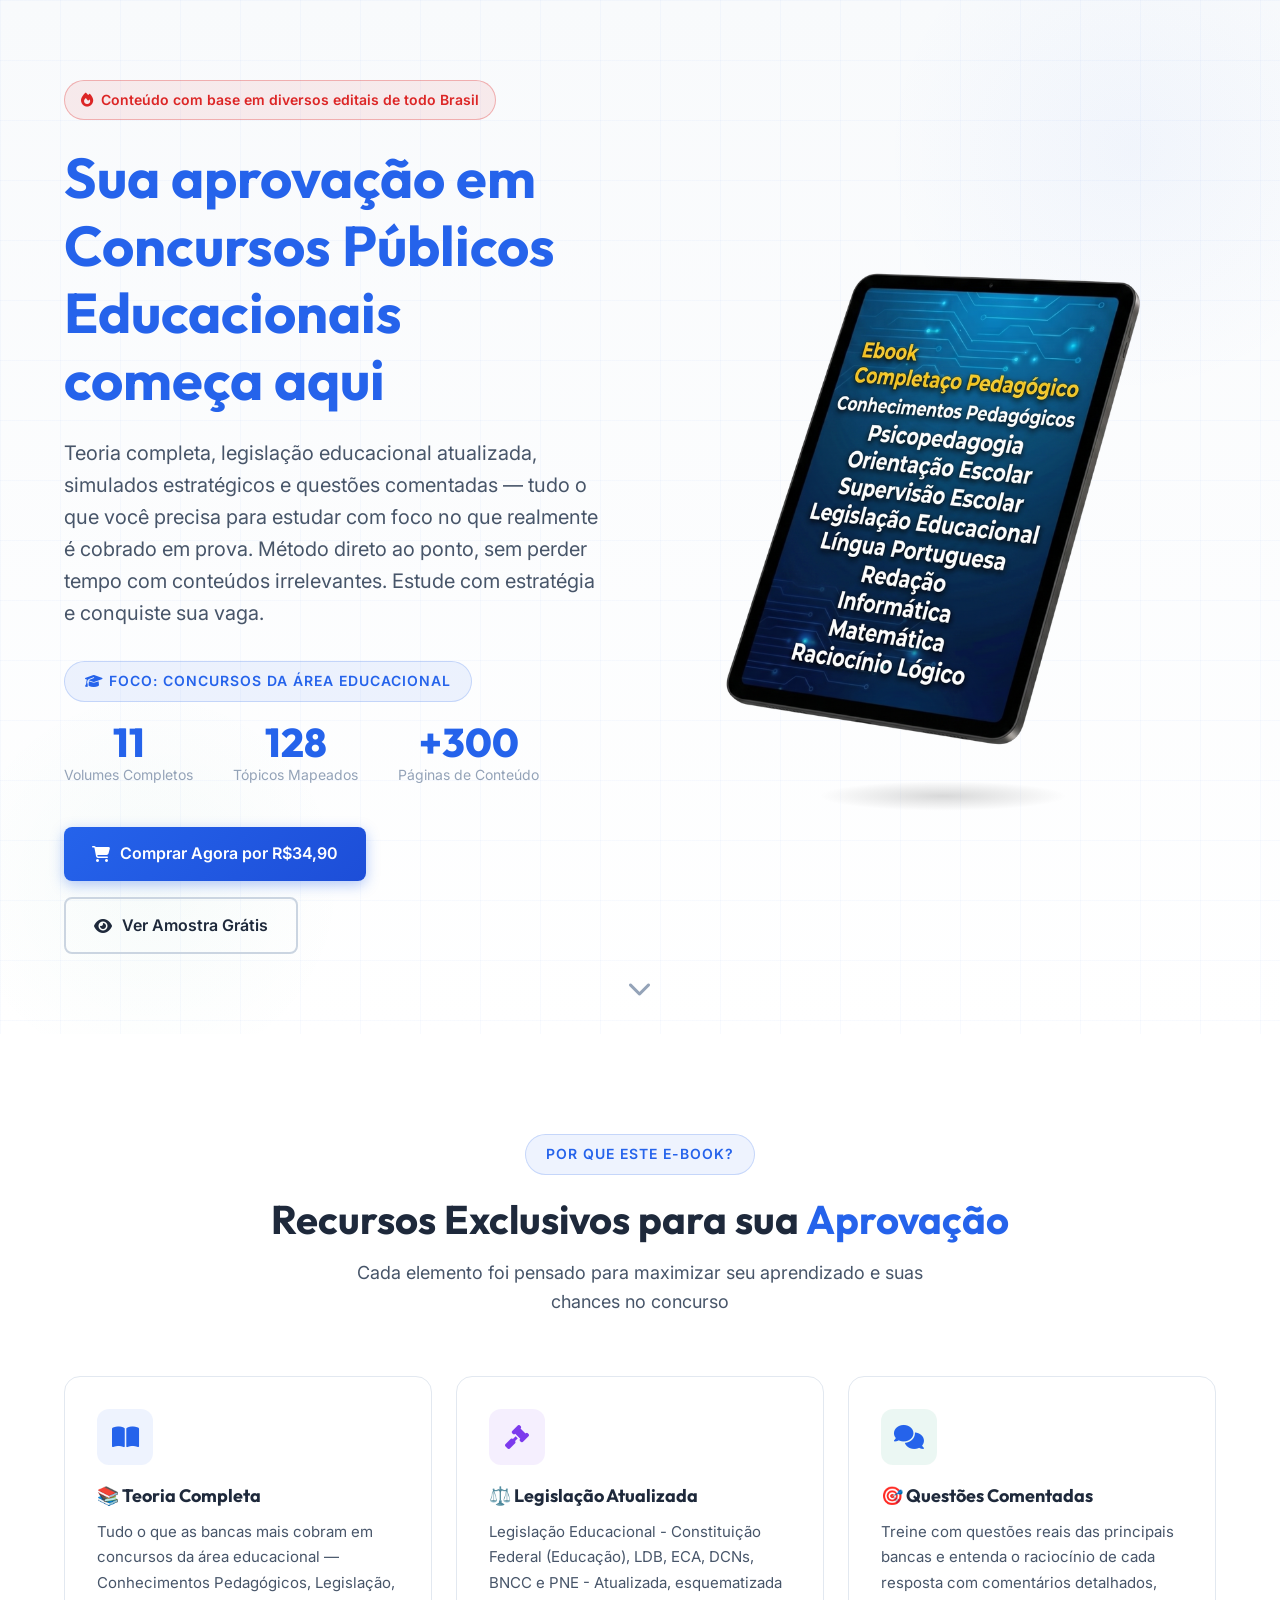
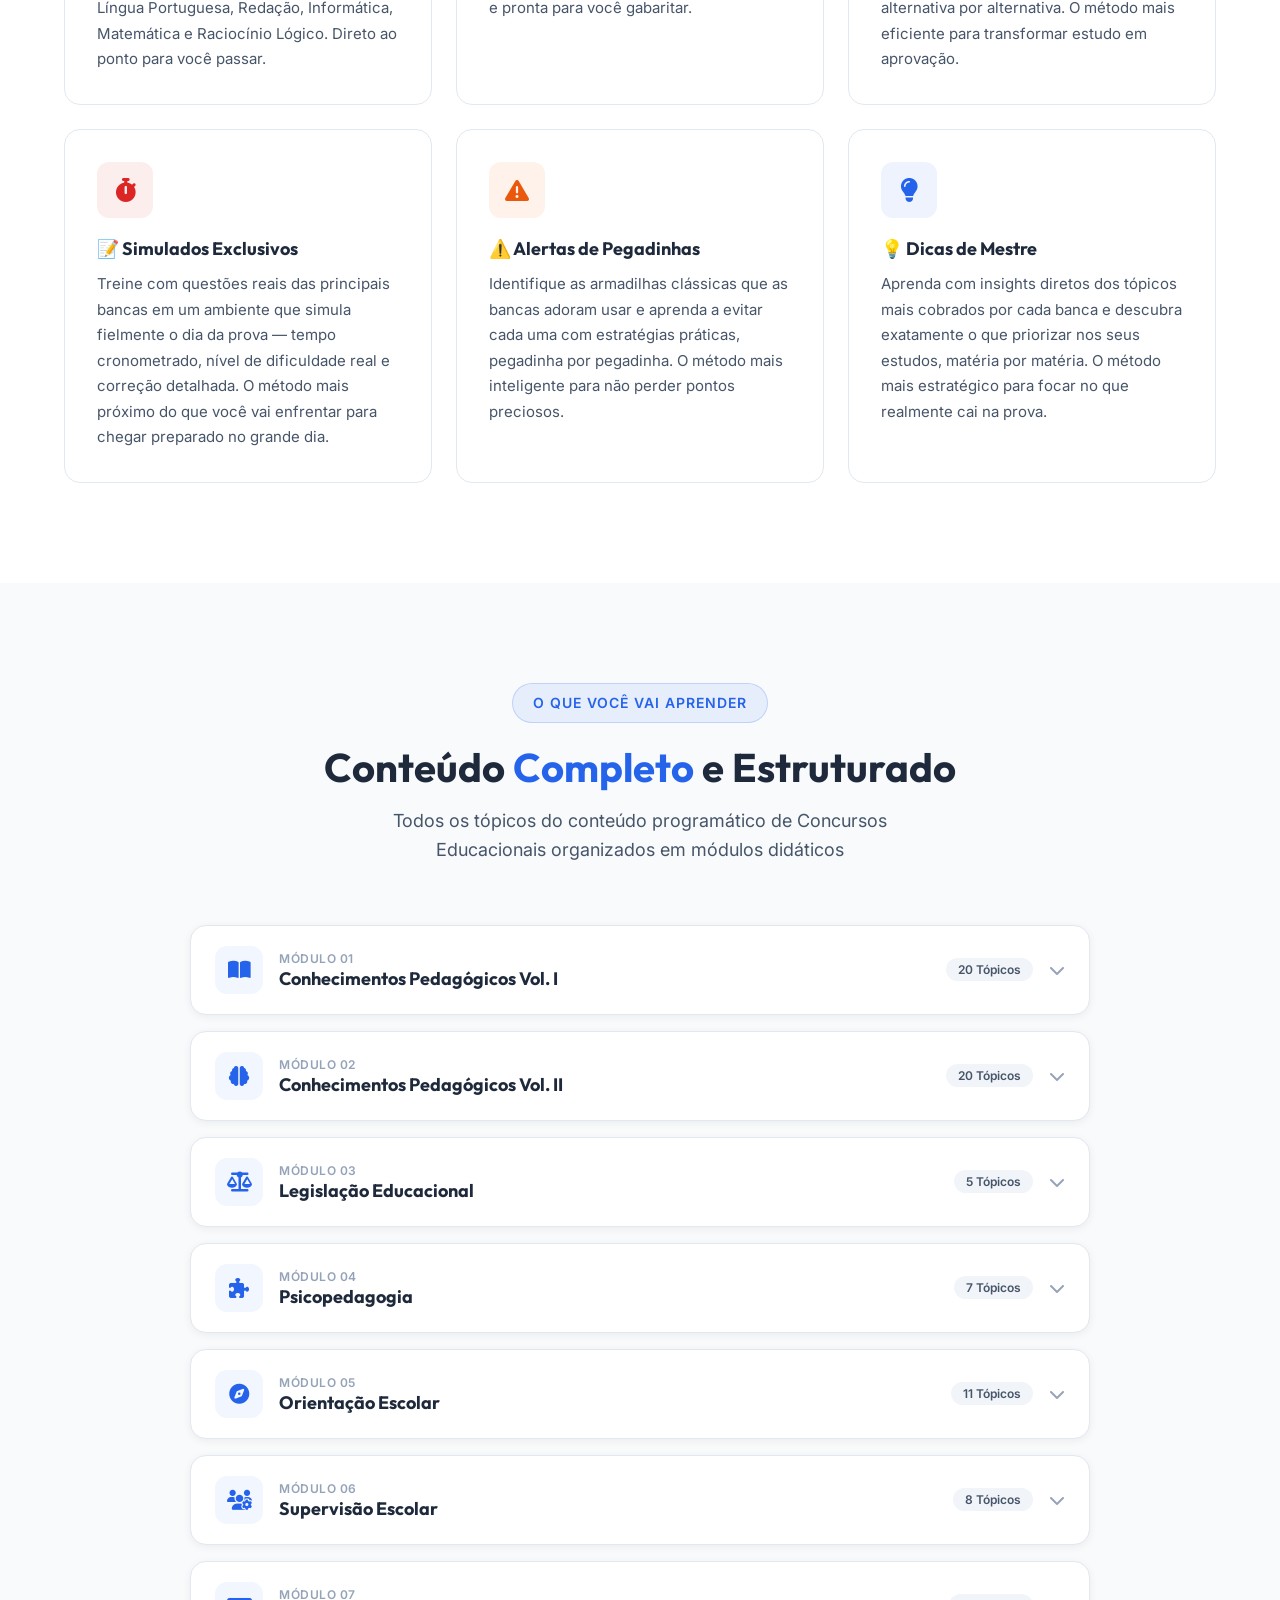
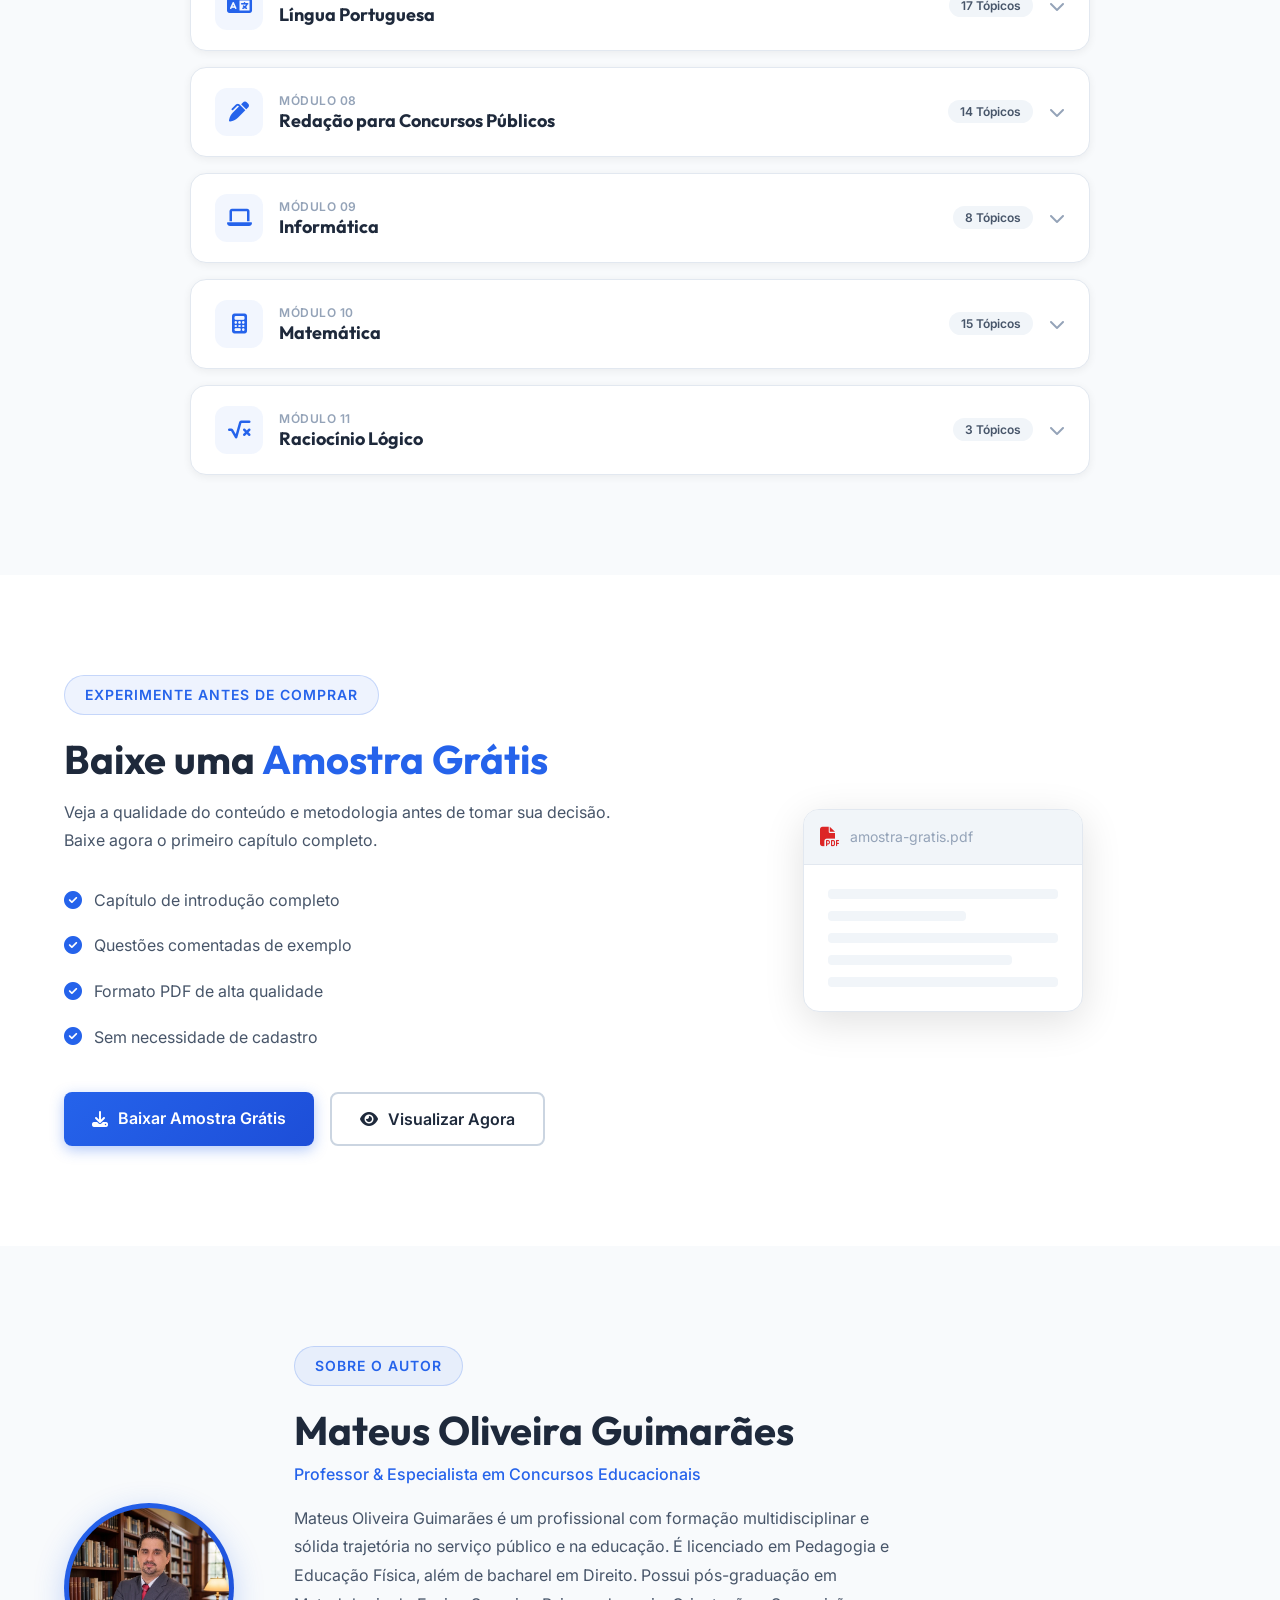
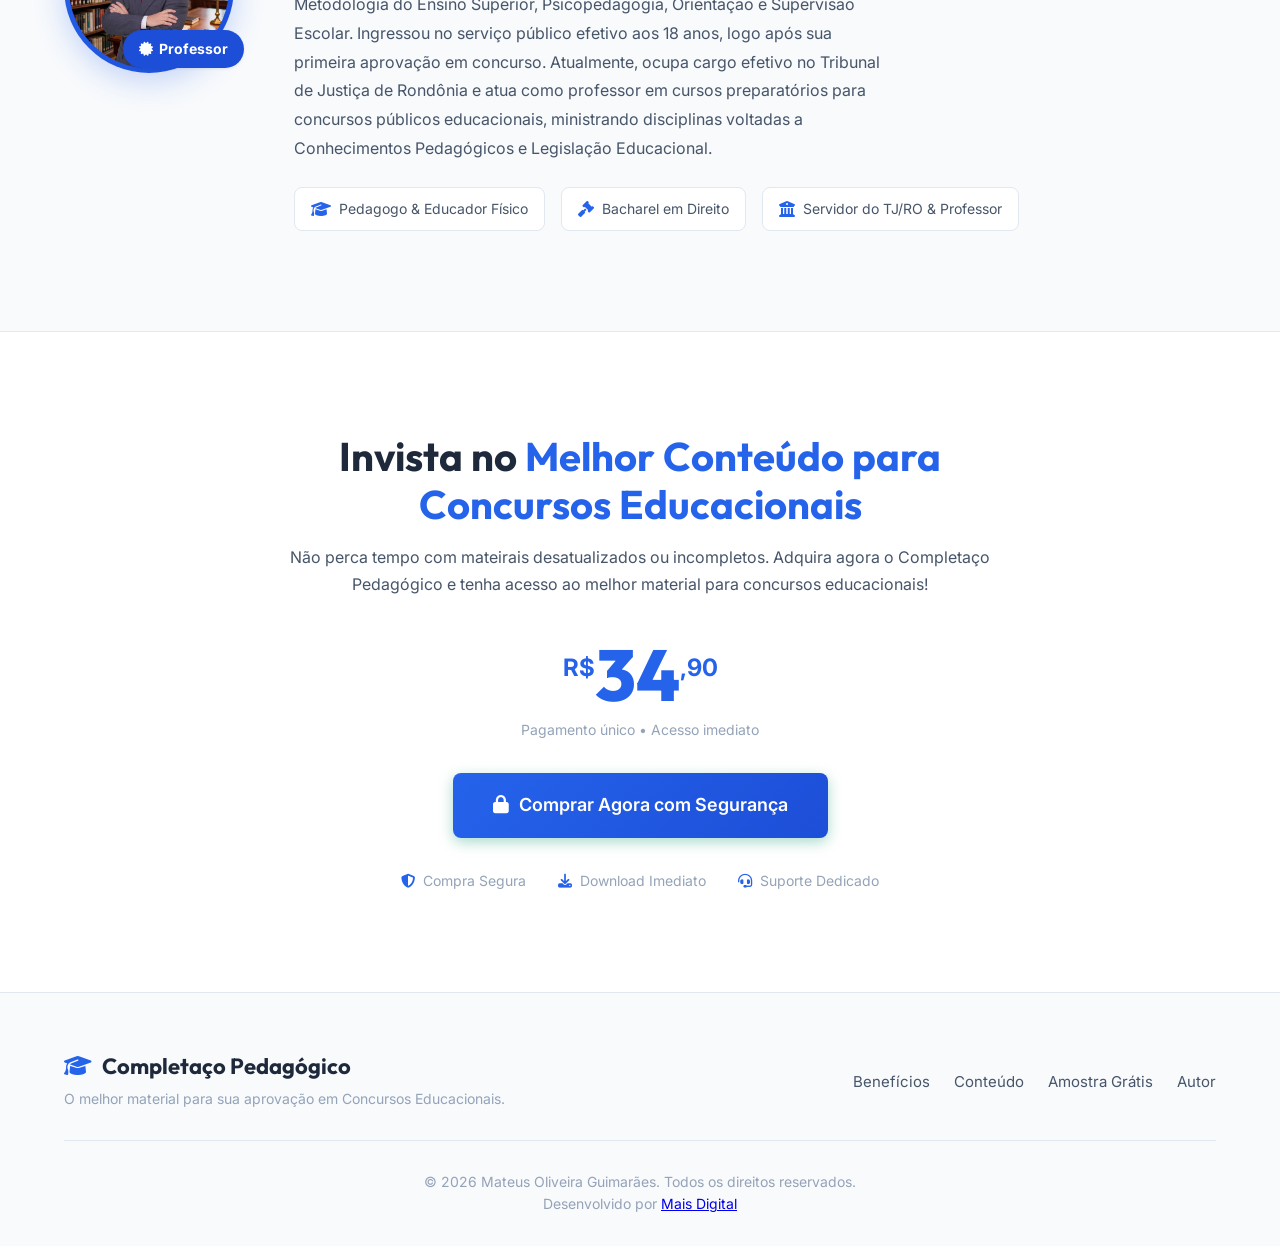
==== commit 2d4cf44c: "atualização da call to action" ====
--- a/index.html
+++ b/index.html
@@ -18,7 +18,7 @@
     <meta property="og:title" content="Completaço Pedagógico | O melhor material para Concursos Educacionais">
     <meta property="og:description"
         content="Teoria completa, legislação educacional atualizada, simulados estratégicos e questões comentadas — tudo o que você precisa para ser aprovado.">
-    <meta property="og:image" content="https://conhecimentospedagogicos.com/img/capa.png">
+    <meta property="og:image" content="https://conhecimentospedagogicos.com/img/tablet-new.png">
 
     <!-- Twitter Card -->
     <meta name="twitter:card" content="summary_large_image">
@@ -26,7 +26,7 @@
     <meta name="twitter:title" content="Completaço Pedagógico | O melhor material para Concursos Educacionais">
     <meta name="twitter:description"
         content="Teoria completa, legislação educacional atualizada, simulados estratégicos e questões comentadas — tudo o que você precisa para ser aprovado.">
-    <meta name="twitter:image" content="https://conhecimentospedagogicos.com/img/capa.png">
+    <meta name="twitter:image" content="https://conhecimentospedagogicos.com/img/tablet-new.png">
 
     <!-- Favicon -->
     <link rel="icon" href="img/favicon.jpg" type="image/jpg">
@@ -722,9 +722,10 @@
         <div class="container">
             <div class="cta-wrapper">
                 <div class="cta-content">
-                    <h2>Garanta sua <span class="highlight">Aprovação</span> Agora</h2>
-                    <p>Não deixe as disciplinas pedagógicas e básicas tirarem pontos preciosos na sua prova. Invista no
-                        material certo e estude de forma estratégica.</p>
+                    <h2>Invista no <span class="highlight">Melhor Conteúdo para Concursos Educacionais</span></h2>
+                    <p>Não perca tempo com mateirais desatualizados ou incompletos. Adquira agora o Completaço
+                        Pedagógico
+                        e tenha acesso ao melhor material para concursos educacionais!</p>
 
                     <div class="price-box">
                         <div class="price-tag">
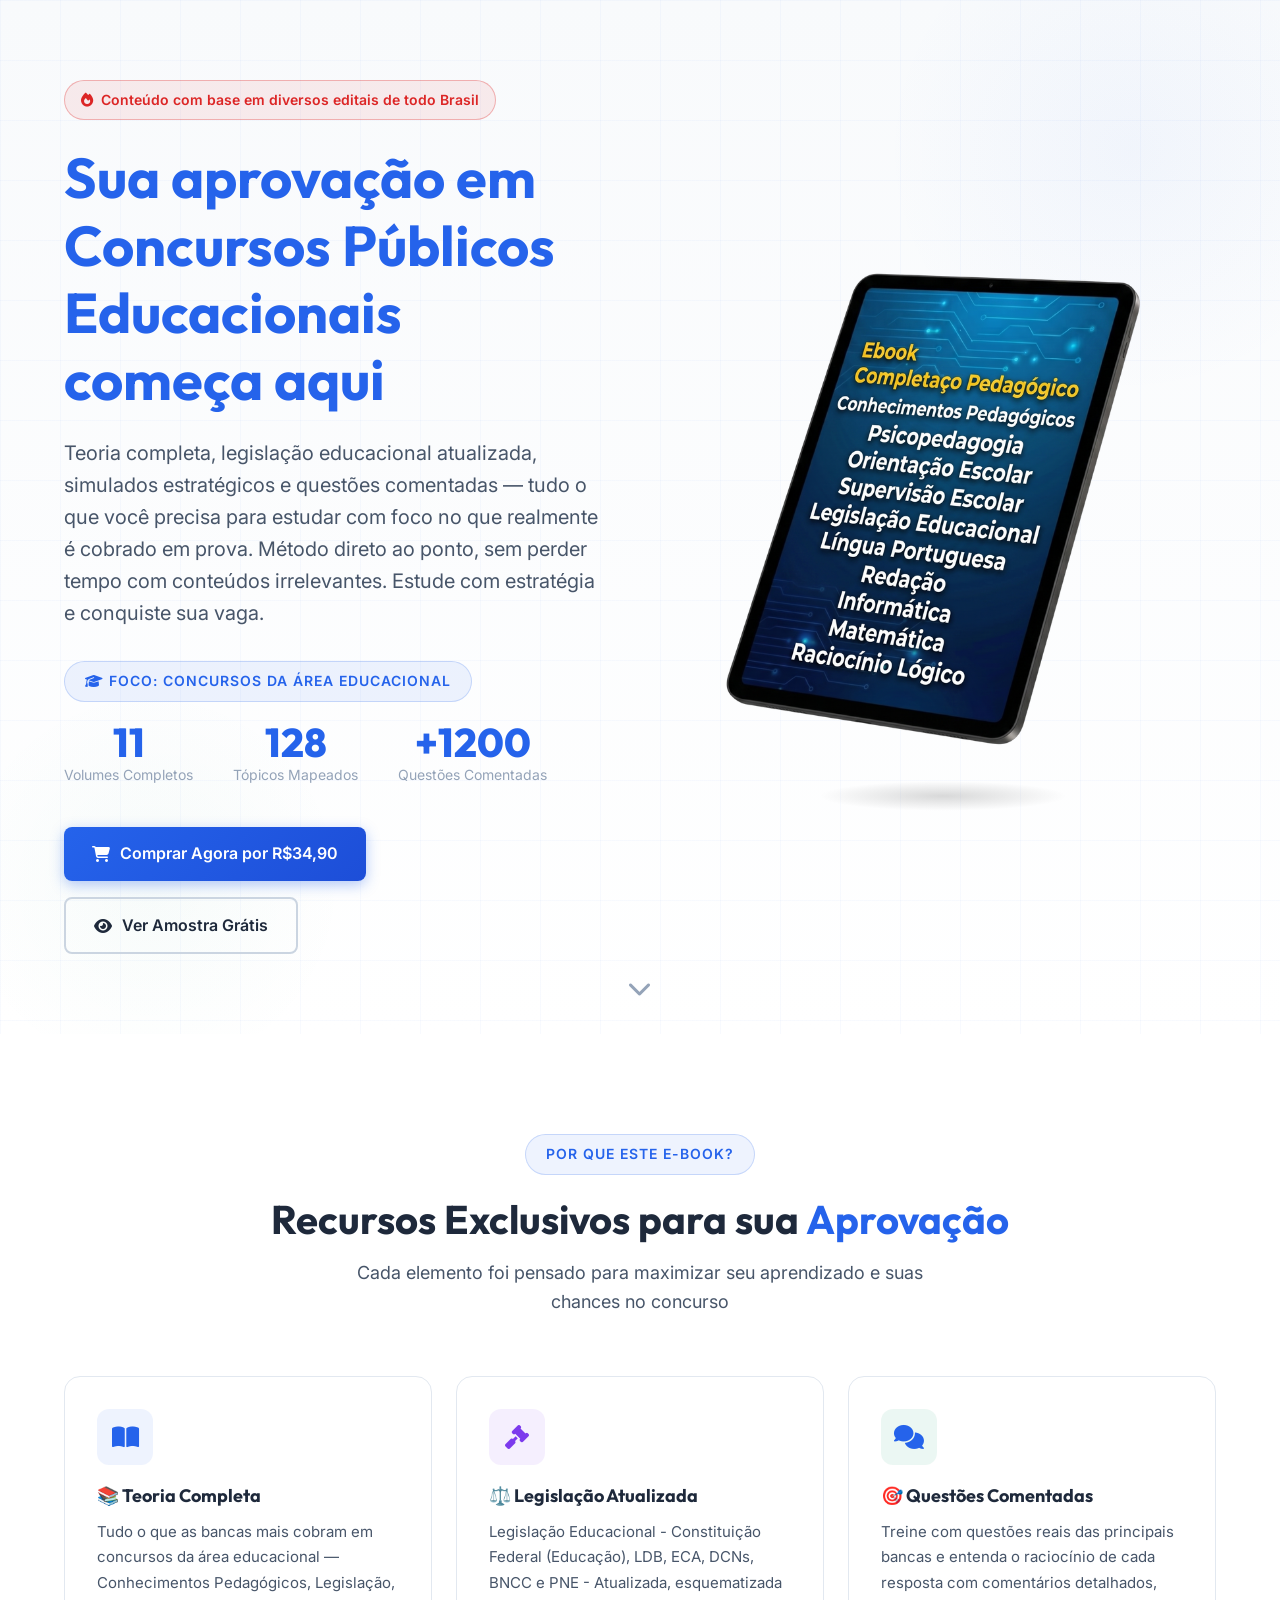
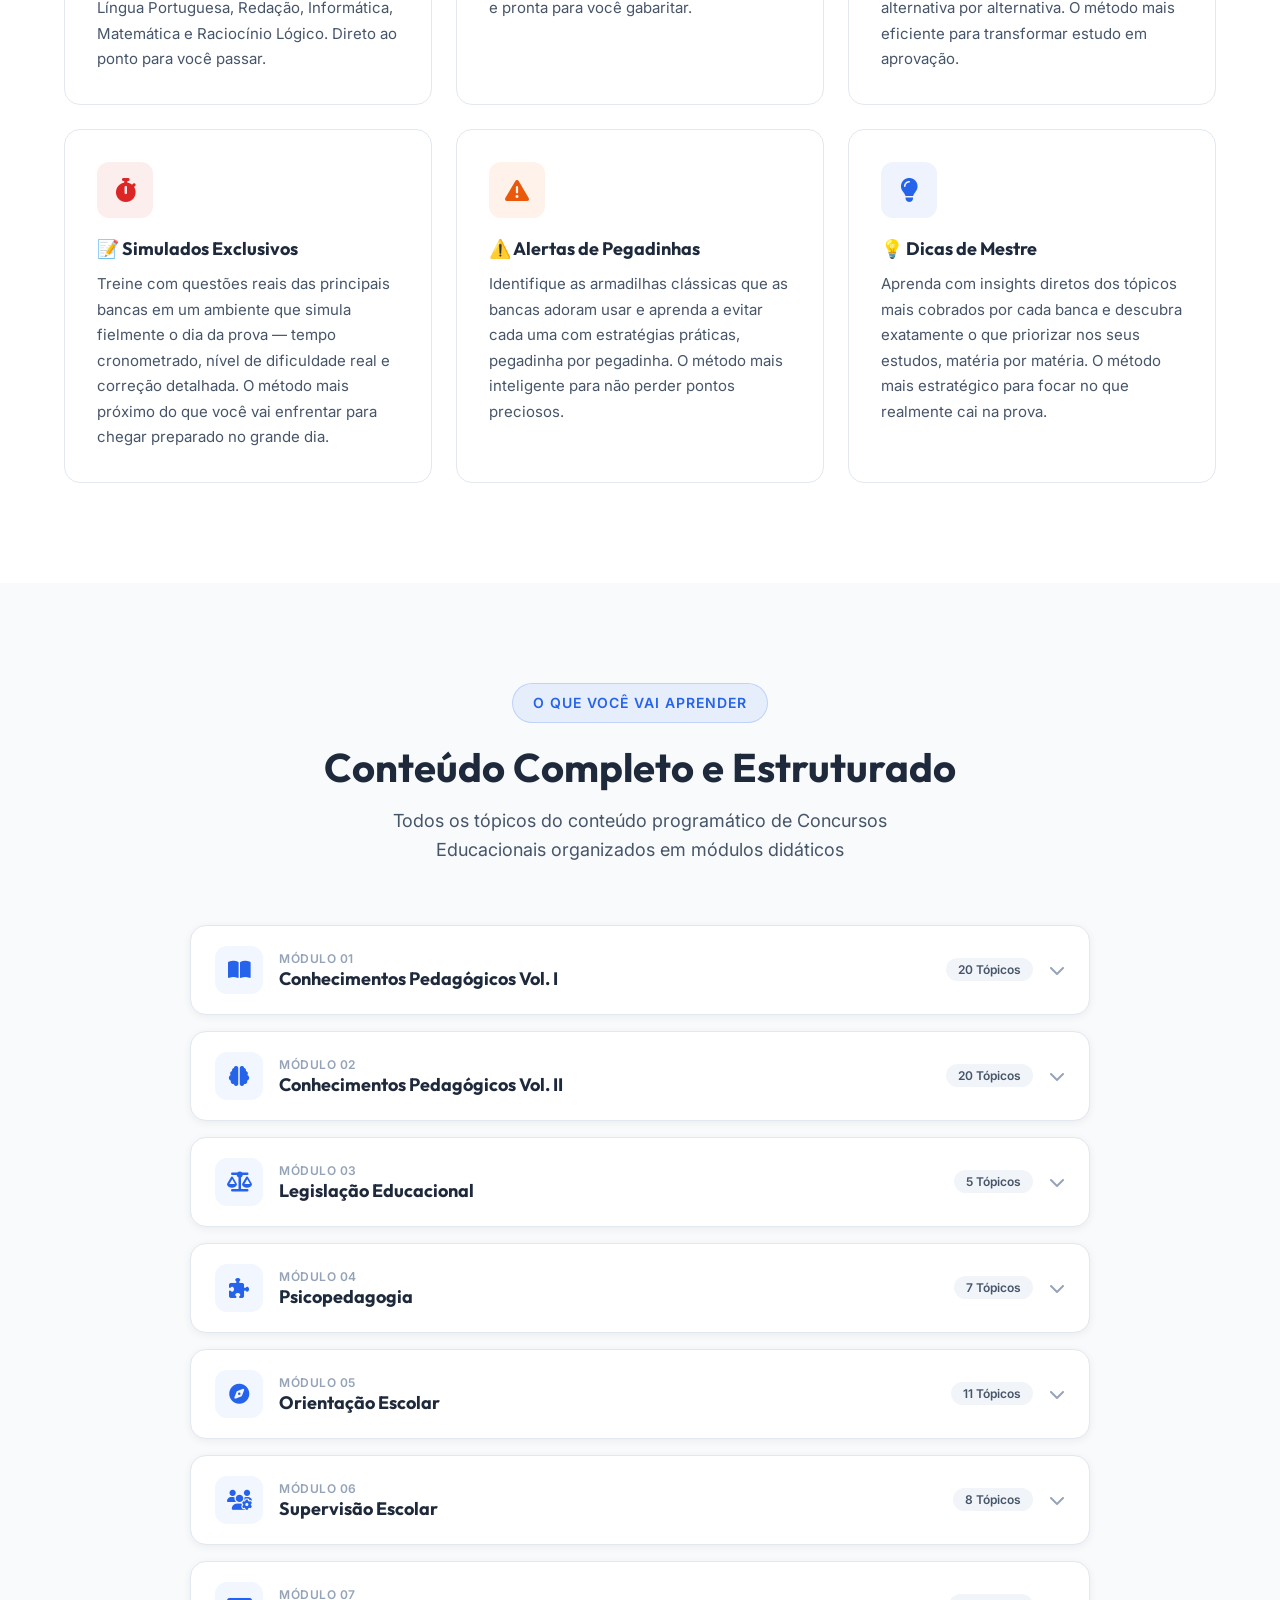
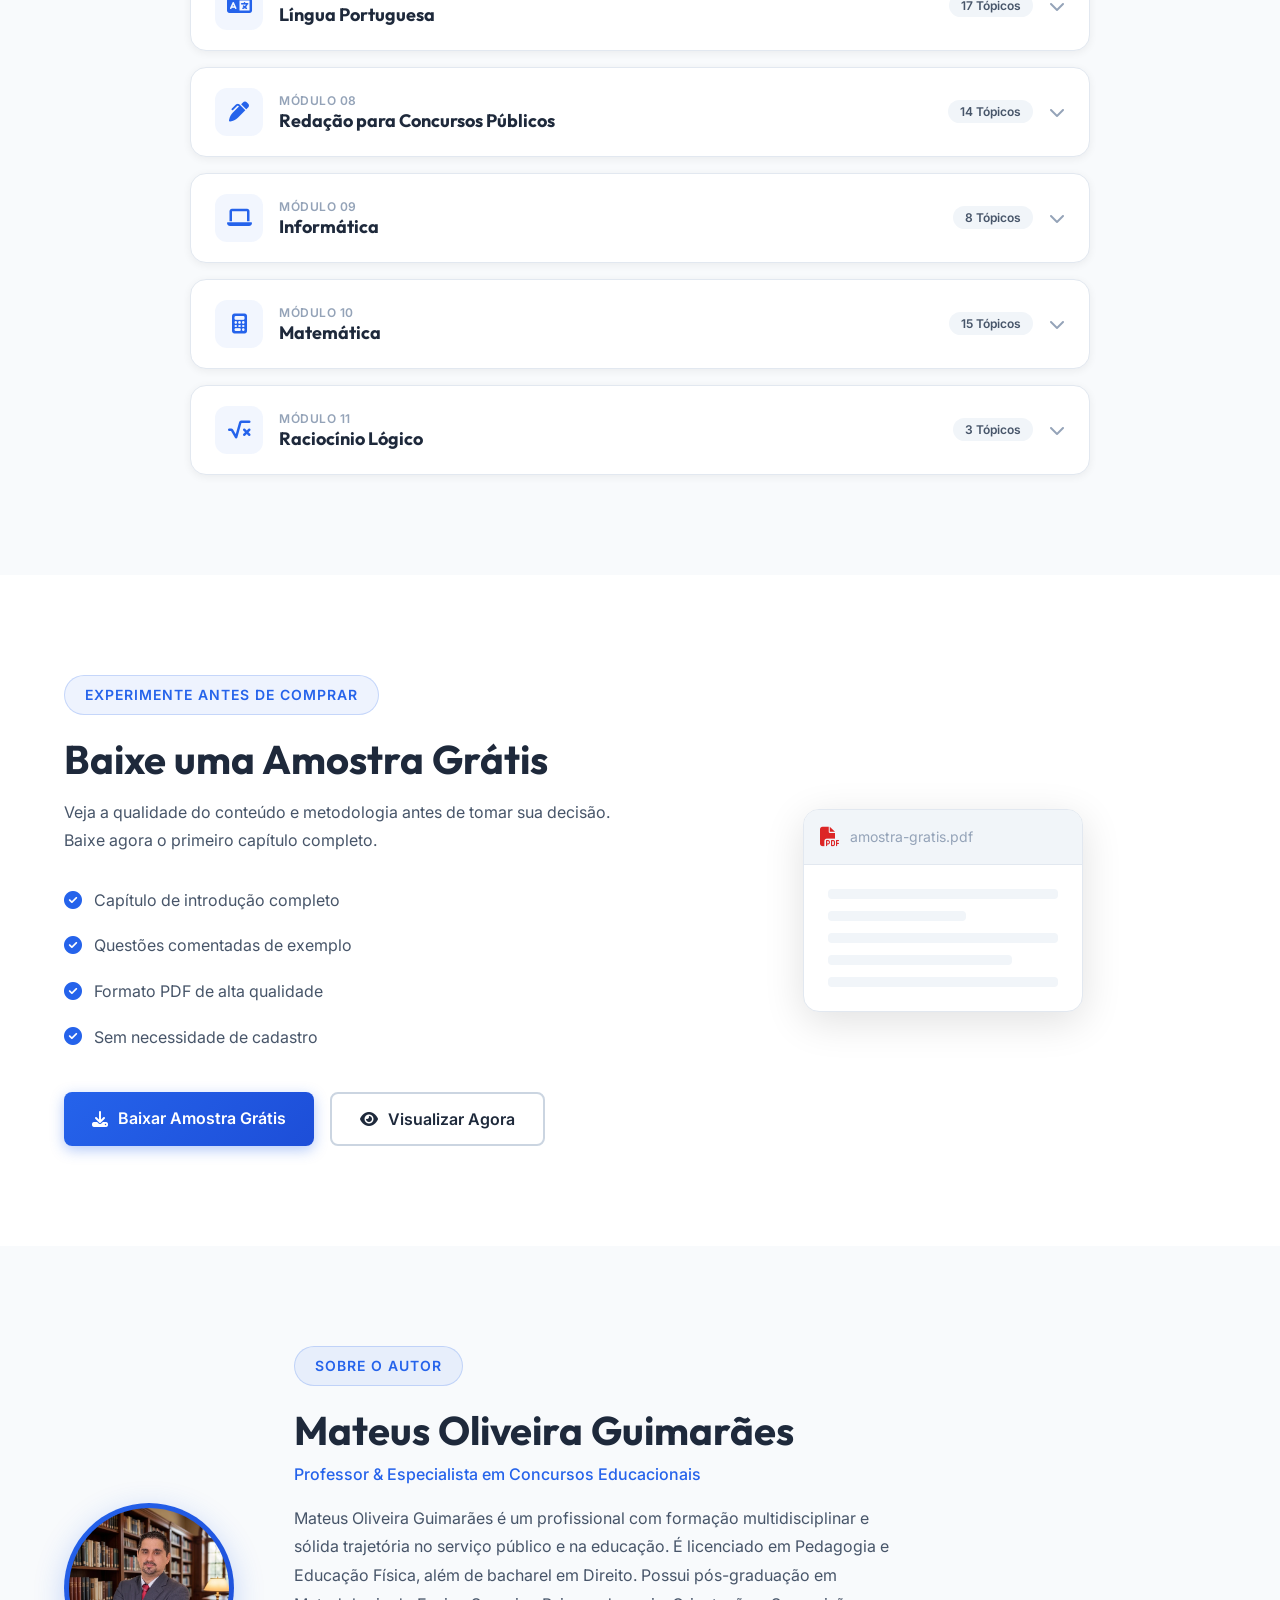
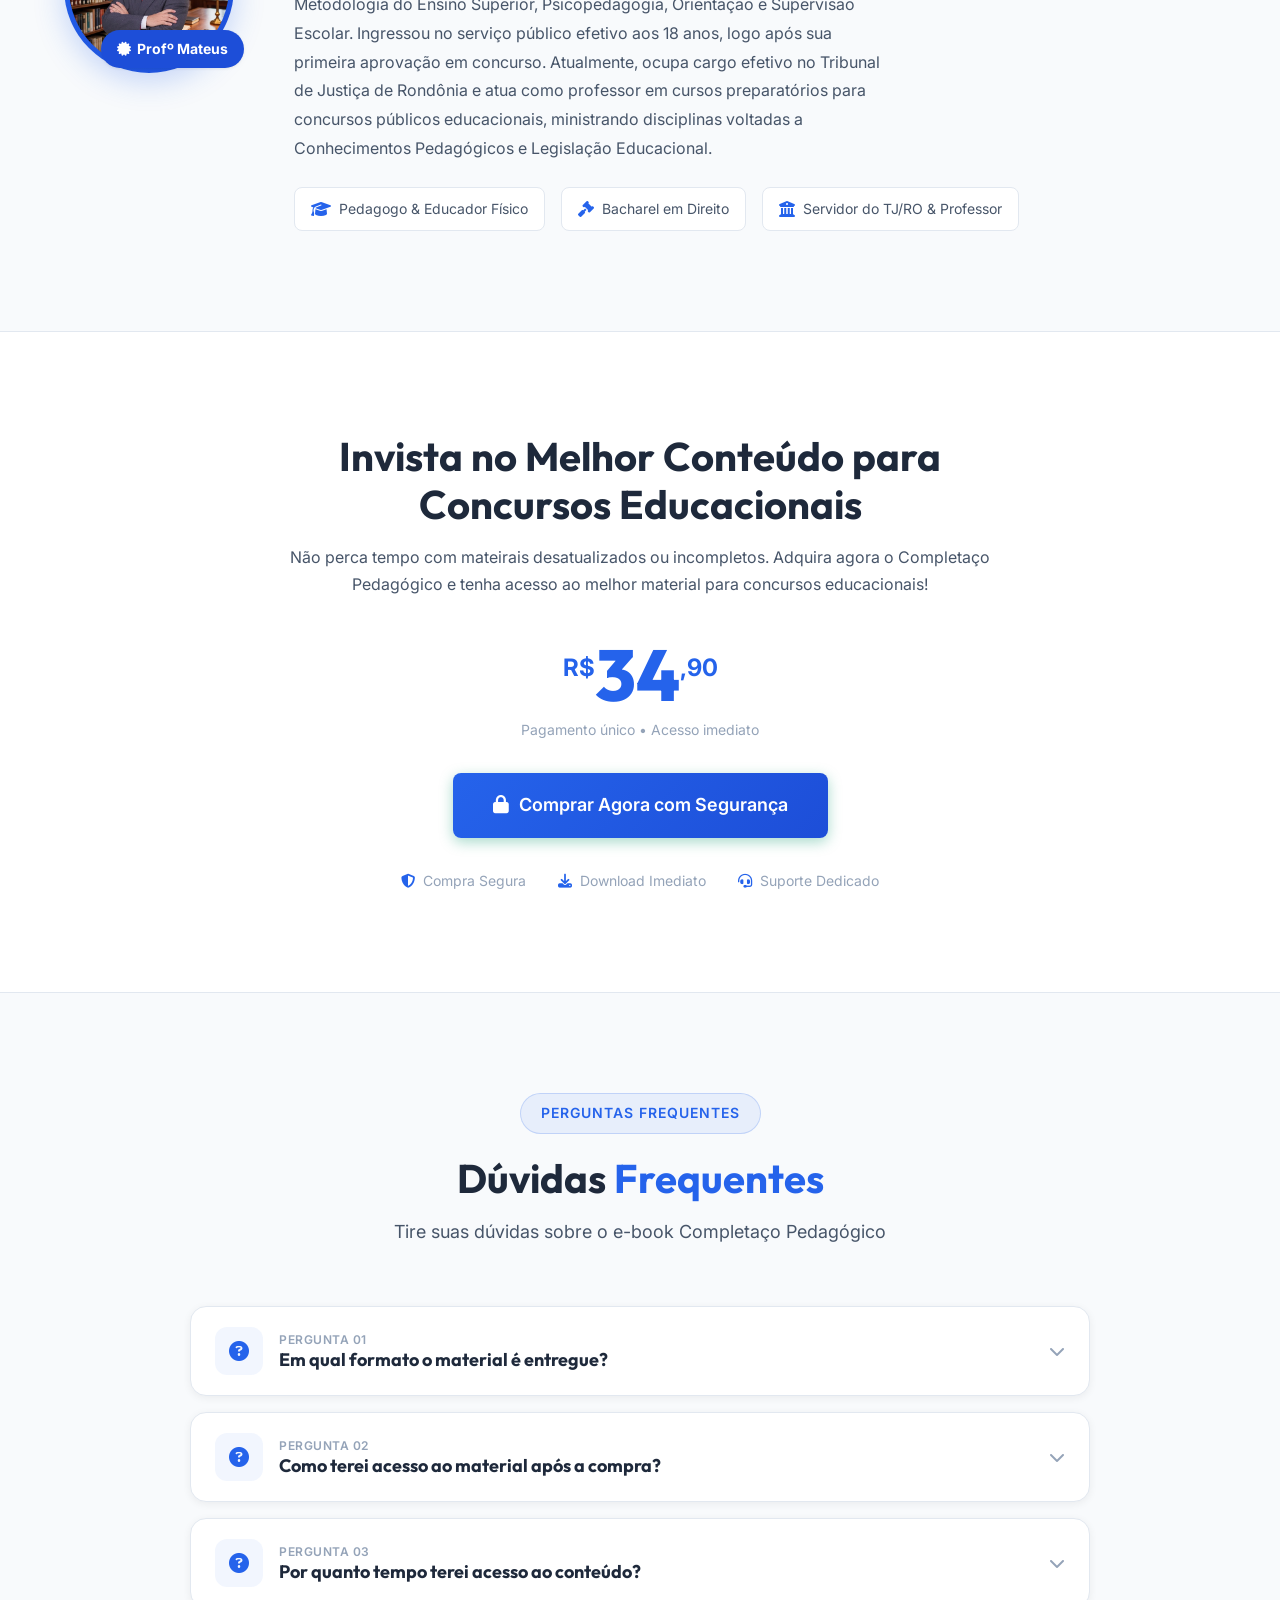
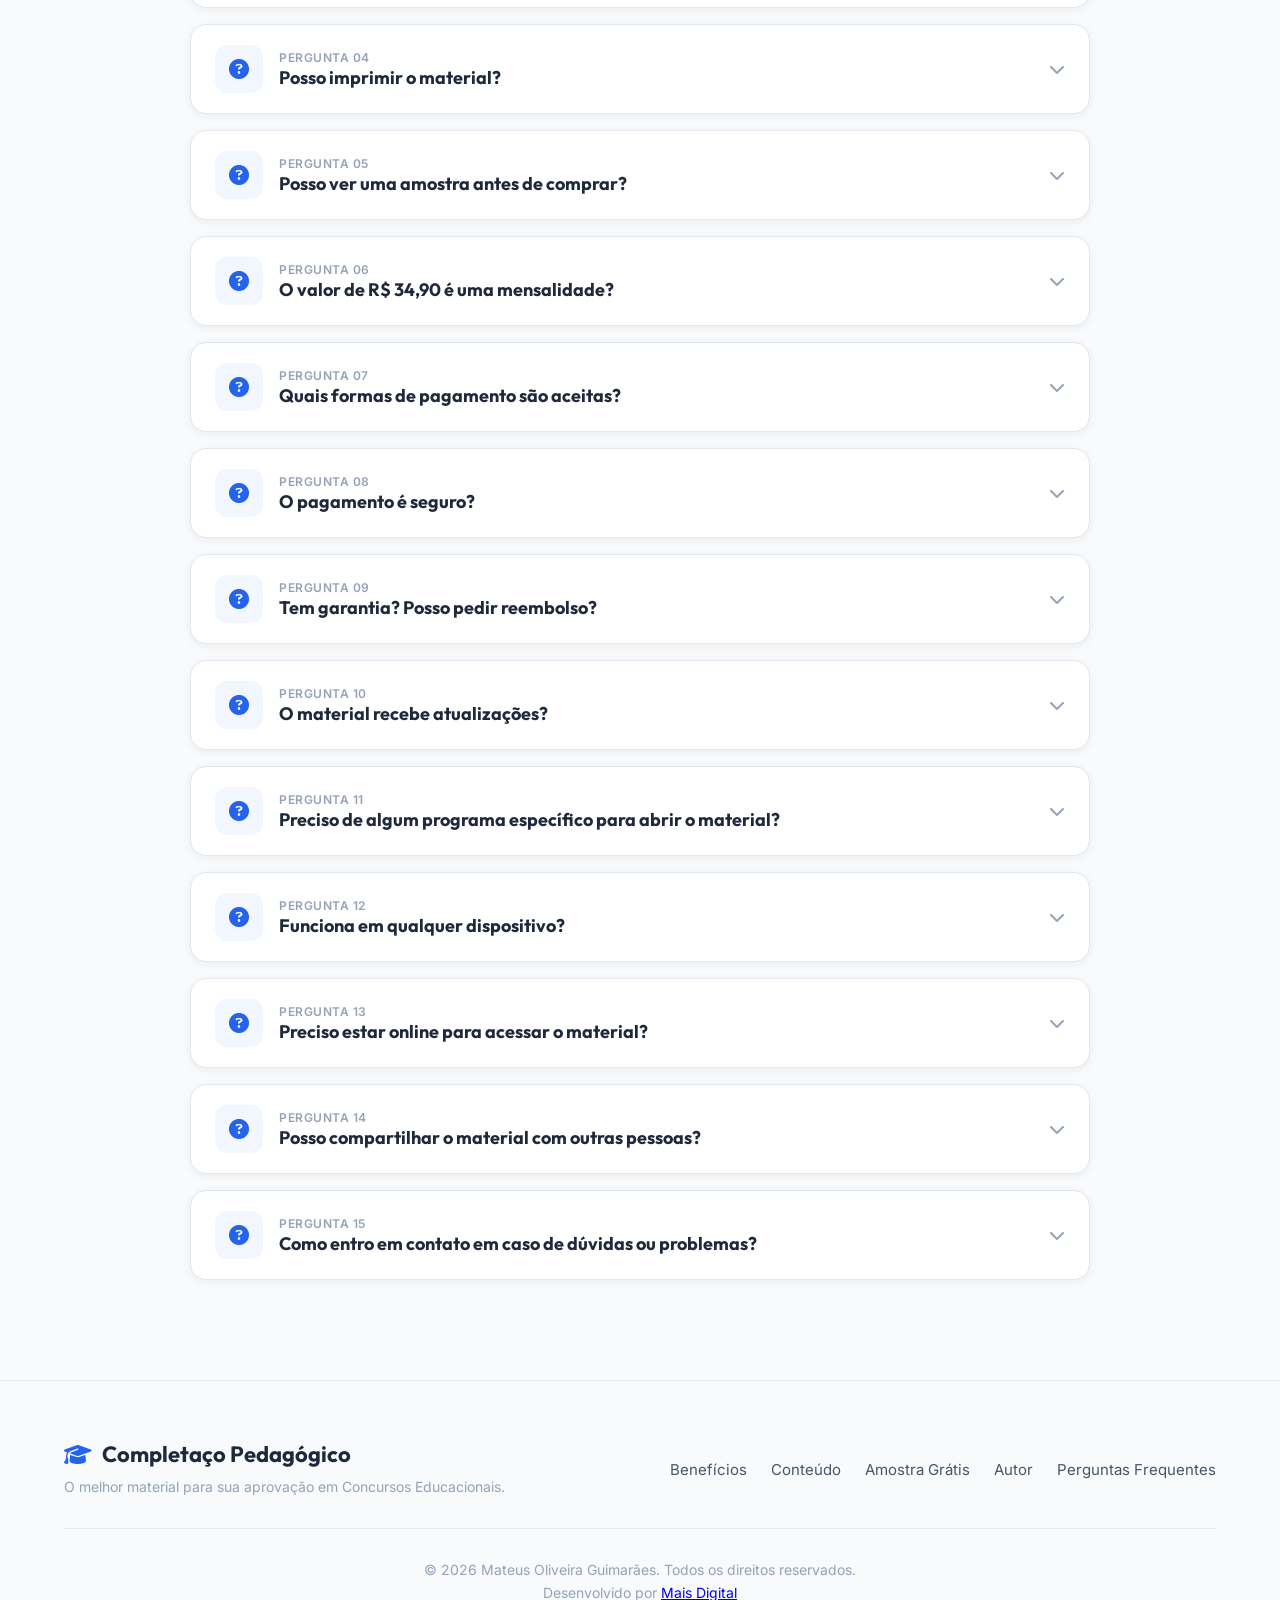
==== commit 8a2ffbc5: "feat: add FAQ section, update stats, refine typography, and personalize author credit" ====
--- a/index.html
+++ b/index.html
@@ -91,8 +91,8 @@
                         <span class="stat-label">Tópicos Mapeados</span>
                     </div>
                     <div class="stat-item">
-                        <span class="stat-number">+300</span>
-                        <span class="stat-label">Páginas de Conteúdo</span>
+                        <span class="stat-number">+1200</span>
+                        <span class="stat-label">Questões Comentadas</span>
                     </div>
                 </div>
 
@@ -198,7 +198,7 @@
         <div class="container">
             <div class="section-header">
                 <span class="section-tag">O que você vai aprender</span>
-                <h2>Conteúdo <span class="highlight">Completo</span> e Estruturado</h2>
+                <h2>Conteúdo Completo e Estruturado</h2>
                 <p>Todos os tópicos do conteúdo programático de Concursos Educacionais organizados em módulos didáticos
                 </p>
             </div>
@@ -629,7 +629,7 @@
             <div class="sample-wrapper">
                 <div class="sample-content">
                     <span class="section-tag">Experimente antes de comprar</span>
-                    <h2>Baixe uma <span class="highlight">Amostra Grátis</span></h2>
+                    <h2>Baixe uma Amostra Grátis</h2>
                     <p>Veja a qualidade do conteúdo e metodologia antes de tomar sua decisão. Baixe agora o primeiro
                         capítulo completo.</p>
 
@@ -682,7 +682,7 @@
                     </div>
                     <div class="author-badge">
                         <i class="fas fa-certificate"></i>
-                        <span>Professor</span>
+                        <span>Profº Mateus</span>
                     </div>
                 </div>
                 <div class="author-content">
@@ -722,7 +722,7 @@
         <div class="container">
             <div class="cta-wrapper">
                 <div class="cta-content">
-                    <h2>Invista no <span class="highlight">Melhor Conteúdo para Concursos Educacionais</span></h2>
+                    <h2>Invista no Melhor Conteúdo para Concursos Educacionais</h2>
                     <p>Não perca tempo com mateirais desatualizados ou incompletos. Adquira agora o Completaço
                         Pedagógico
                         e tenha acesso ao melhor material para concursos educacionais!</p>
@@ -753,6 +753,344 @@
                         <div class="trust-item">
                             <i class="fas fa-headset"></i>
                             <span>Suporte Dedicado</span>
+                        </div>
+                    </div>
+                </div>
+            </div>
+        </div>
+    </section>
+
+    <!-- Perguntas Frequentes -->
+    <section class="faq-section" id="faq">
+        <div class="container">
+            <div class="section-header">
+                <span class="section-tag">Perguntas Frequentes</span>
+                <h2>Dúvidas <span class="highlight">Frequentes</span></h2>
+                <p>Tire suas dúvidas sobre o e-book Completaço Pedagógico</p>
+            </div>
+
+            <div class="accordion-container">
+                <!-- Pergunta 1 -->
+                <div class="accordion-item">
+                    <button class="accordion-header">
+                        <div class="accordion-header-left">
+                            <div class="accordion-icon"><i class="fas fa-question-circle"></i></div>
+                            <div class="accordion-title-wrapper">
+                                <span class="accordion-subtitle">Pergunta 01</span>
+                                <h3>Em qual formato o material é entregue?</h3>
+                            </div>
+                        </div>
+                        <div class="accordion-header-right">
+                            <i class="fas fa-chevron-down accordion-chevron"></i>
+                        </div>
+                    </button>
+                    <div class="accordion-collapse">
+                        <div class="accordion-body">
+                            <p>O material é disponibilizado em formato PDF, compatível com computadores, tablets,
+                                celulares e leitores de livros digitais.</p>
+                        </div>
+                    </div>
+                </div>
+
+                <!-- Pergunta 2 -->
+                <div class="accordion-item">
+                    <button class="accordion-header">
+                        <div class="accordion-header-left">
+                            <div class="accordion-icon"><i class="fas fa-question-circle"></i></div>
+                            <div class="accordion-title-wrapper">
+                                <span class="accordion-subtitle">Pergunta 02</span>
+                                <h3>Como terei acesso ao material após a compra?</h3>
+                            </div>
+                        </div>
+                        <div class="accordion-header-right">
+                            <i class="fas fa-chevron-down accordion-chevron"></i>
+                        </div>
+                    </button>
+                    <div class="accordion-collapse">
+                        <div class="accordion-body">
+                            <p>Assim que o pagamento for confirmado, você receberá o material por e-mail com o link para
+                                download.</p>
+                        </div>
+                    </div>
+                </div>
+
+                <!-- Pergunta 3 -->
+                <div class="accordion-item">
+                    <button class="accordion-header">
+                        <div class="accordion-header-left">
+                            <div class="accordion-icon"><i class="fas fa-question-circle"></i></div>
+                            <div class="accordion-title-wrapper">
+                                <span class="accordion-subtitle">Pergunta 03</span>
+                                <h3>Por quanto tempo terei acesso ao conteúdo?</h3>
+                            </div>
+                        </div>
+                        <div class="accordion-header-right">
+                            <i class="fas fa-chevron-down accordion-chevron"></i>
+                        </div>
+                    </button>
+                    <div class="accordion-collapse">
+                        <div class="accordion-body">
+                            <p>Para sempre. Após a compra, o material é seu em caráter definitivo — sem prazos de
+                                expiração ou renovações.</p>
+                        </div>
+                    </div>
+                </div>
+
+                <!-- Pergunta 4 -->
+                <div class="accordion-item">
+                    <button class="accordion-header">
+                        <div class="accordion-header-left">
+                            <div class="accordion-icon"><i class="fas fa-question-circle"></i></div>
+                            <div class="accordion-title-wrapper">
+                                <span class="accordion-subtitle">Pergunta 04</span>
+                                <h3>Posso imprimir o material?</h3>
+                            </div>
+                        </div>
+                        <div class="accordion-header-right">
+                            <i class="fas fa-chevron-down accordion-chevron"></i>
+                        </div>
+                    </button>
+                    <div class="accordion-collapse">
+                        <div class="accordion-body">
+                            <p>Sim. Você pode imprimir o conteúdo quantas vezes quiser para uso pessoal.</p>
+                        </div>
+                    </div>
+                </div>
+
+                <!-- Pergunta 5 -->
+                <div class="accordion-item">
+                    <button class="accordion-header">
+                        <div class="accordion-header-left">
+                            <div class="accordion-icon"><i class="fas fa-question-circle"></i></div>
+                            <div class="accordion-title-wrapper">
+                                <span class="accordion-subtitle">Pergunta 05</span>
+                                <h3>Posso ver uma amostra antes de comprar?</h3>
+                            </div>
+                        </div>
+                        <div class="accordion-header-right">
+                            <i class="fas fa-chevron-down accordion-chevron"></i>
+                        </div>
+                    </button>
+                    <div class="accordion-collapse">
+                        <div class="accordion-body">
+                            <p>Sim. Disponibilizamos uma prévia gratuita com parte do conteúdo para você avaliar a
+                                qualidade.</p>
+                        </div>
+                    </div>
+                </div>
+
+                <!-- Pergunta 6 -->
+                <div class="accordion-item">
+                    <button class="accordion-header">
+                        <div class="accordion-header-left">
+                            <div class="accordion-icon"><i class="fas fa-question-circle"></i></div>
+                            <div class="accordion-title-wrapper">
+                                <span class="accordion-subtitle">Pergunta 06</span>
+                                <h3>O valor de R$ 34,90 é uma mensalidade?</h3>
+                            </div>
+                        </div>
+                        <div class="accordion-header-right">
+                            <i class="fas fa-chevron-down accordion-chevron"></i>
+                        </div>
+                    </button>
+                    <div class="accordion-collapse">
+                        <div class="accordion-body">
+                            <p>Não. Esse valor se refere a pagamento único e integral. Você paga uma só vez e leva o
+                                material para sempre — sem cobranças recorrentes.</p>
+                        </div>
+                    </div>
+                </div>
+
+                <!-- Pergunta 7 -->
+                <div class="accordion-item">
+                    <button class="accordion-header">
+                        <div class="accordion-header-left">
+                            <div class="accordion-icon"><i class="fas fa-question-circle"></i></div>
+                            <div class="accordion-title-wrapper">
+                                <span class="accordion-subtitle">Pergunta 07</span>
+                                <h3>Quais formas de pagamento são aceitas?</h3>
+                            </div>
+                        </div>
+                        <div class="accordion-header-right">
+                            <i class="fas fa-chevron-down accordion-chevron"></i>
+                        </div>
+                    </button>
+                    <div class="accordion-collapse">
+                        <div class="accordion-body">
+                            <p>Cartão de crédito, débito, boleto bancário e PIX.</p>
+                        </div>
+                    </div>
+                </div>
+
+                <!-- Pergunta 8 -->
+                <div class="accordion-item">
+                    <button class="accordion-header">
+                        <div class="accordion-header-left">
+                            <div class="accordion-icon"><i class="fas fa-question-circle"></i></div>
+                            <div class="accordion-title-wrapper">
+                                <span class="accordion-subtitle">Pergunta 08</span>
+                                <h3>O pagamento é seguro?</h3>
+                            </div>
+                        </div>
+                        <div class="accordion-header-right">
+                            <i class="fas fa-chevron-down accordion-chevron"></i>
+                        </div>
+                    </button>
+                    <div class="accordion-collapse">
+                        <div class="accordion-body">
+                            <p>Sim. A transação é processada em ambiente 100% seguro e criptografado.</p>
+                        </div>
+                    </div>
+                </div>
+
+                <!-- Pergunta 9 -->
+                <div class="accordion-item">
+                    <button class="accordion-header">
+                        <div class="accordion-header-left">
+                            <div class="accordion-icon"><i class="fas fa-question-circle"></i></div>
+                            <div class="accordion-title-wrapper">
+                                <span class="accordion-subtitle">Pergunta 09</span>
+                                <h3>Tem garantia? Posso pedir reembolso?</h3>
+                            </div>
+                        </div>
+                        <div class="accordion-header-right">
+                            <i class="fas fa-chevron-down accordion-chevron"></i>
+                        </div>
+                    </button>
+                    <div class="accordion-collapse">
+                        <div class="accordion-body">
+                            <p>Sim. Você tem 7 dias de garantia após a compra. Se o material não atender às suas
+                                expectativas, devolvemos 100% do valor.</p>
+                        </div>
+                    </div>
+                </div>
+
+                <!-- Pergunta 10 -->
+                <div class="accordion-item">
+                    <button class="accordion-header">
+                        <div class="accordion-header-left">
+                            <div class="accordion-icon"><i class="fas fa-question-circle"></i></div>
+                            <div class="accordion-title-wrapper">
+                                <span class="accordion-subtitle">Pergunta 10</span>
+                                <h3>O material recebe atualizações?</h3>
+                            </div>
+                        </div>
+                        <div class="accordion-header-right">
+                            <i class="fas fa-chevron-down accordion-chevron"></i>
+                        </div>
+                    </button>
+                    <div class="accordion-collapse">
+                        <div class="accordion-body">
+                            <p>Sim. O material é atualizado periodicamente. Quando houver novas versões, você será
+                                informado para baixar a versão mais recente.</p>
+                        </div>
+                    </div>
+                </div>
+
+                <!-- Pergunta 11 -->
+                <div class="accordion-item">
+                    <button class="accordion-header">
+                        <div class="accordion-header-left">
+                            <div class="accordion-icon"><i class="fas fa-question-circle"></i></div>
+                            <div class="accordion-title-wrapper">
+                                <span class="accordion-subtitle">Pergunta 11</span>
+                                <h3>Preciso de algum programa específico para abrir o material?</h3>
+                            </div>
+                        </div>
+                        <div class="accordion-header-right">
+                            <i class="fas fa-chevron-down accordion-chevron"></i>
+                        </div>
+                    </button>
+                    <div class="accordion-collapse">
+                        <div class="accordion-body">
+                            <p>Apenas um leitor de PDF gratuito, como Adobe Acrobat Reader ou qualquer visualizador
+                                nativo do celular ou computador.</p>
+                        </div>
+                    </div>
+                </div>
+
+                <!-- Pergunta 12 -->
+                <div class="accordion-item">
+                    <button class="accordion-header">
+                        <div class="accordion-header-left">
+                            <div class="accordion-icon"><i class="fas fa-question-circle"></i></div>
+                            <div class="accordion-title-wrapper">
+                                <span class="accordion-subtitle">Pergunta 12</span>
+                                <h3>Funciona em qualquer dispositivo?</h3>
+                            </div>
+                        </div>
+                        <div class="accordion-header-right">
+                            <i class="fas fa-chevron-down accordion-chevron"></i>
+                        </div>
+                    </button>
+                    <div class="accordion-collapse">
+                        <div class="accordion-body">
+                            <p>Sim. O PDF é compatível com computadores (Windows/Mac), tablets, celulares (Android/iOS)
+                                e leitores de livros digitais.</p>
+                        </div>
+                    </div>
+                </div>
+
+                <!-- Pergunta 13 -->
+                <div class="accordion-item">
+                    <button class="accordion-header">
+                        <div class="accordion-header-left">
+                            <div class="accordion-icon"><i class="fas fa-question-circle"></i></div>
+                            <div class="accordion-title-wrapper">
+                                <span class="accordion-subtitle">Pergunta 13</span>
+                                <h3>Preciso estar online para acessar o material?</h3>
+                            </div>
+                        </div>
+                        <div class="accordion-header-right">
+                            <i class="fas fa-chevron-down accordion-chevron"></i>
+                        </div>
+                    </button>
+                    <div class="accordion-collapse">
+                        <div class="accordion-body">
+                            <p>Não. Após o download, você pode acessar o conteúdo offline quando quiser.</p>
+                        </div>
+                    </div>
+                </div>
+
+                <!-- Pergunta 14 -->
+                <div class="accordion-item">
+                    <button class="accordion-header">
+                        <div class="accordion-header-left">
+                            <div class="accordion-icon"><i class="fas fa-question-circle"></i></div>
+                            <div class="accordion-title-wrapper">
+                                <span class="accordion-subtitle">Pergunta 14</span>
+                                <h3>Posso compartilhar o material com outras pessoas?</h3>
+                            </div>
+                        </div>
+                        <div class="accordion-header-right">
+                            <i class="fas fa-chevron-down accordion-chevron"></i>
+                        </div>
+                    </button>
+                    <div class="accordion-collapse">
+                        <div class="accordion-body">
+                            <p>O material é licenciado para uso pessoal e intransferível. O compartilhamento não é
+                                permitido.</p>
+                        </div>
+                    </div>
+                </div>
+
+                <!-- Pergunta 15 -->
+                <div class="accordion-item">
+                    <button class="accordion-header">
+                        <div class="accordion-header-left">
+                            <div class="accordion-icon"><i class="fas fa-question-circle"></i></div>
+                            <div class="accordion-title-wrapper">
+                                <span class="accordion-subtitle">Pergunta 15</span>
+                                <h3>Como entro em contato em caso de dúvidas ou problemas?</h3>
+                            </div>
+                        </div>
+                        <div class="accordion-header-right">
+                            <i class="fas fa-chevron-down accordion-chevron"></i>
+                        </div>
+                    </button>
+                    <div class="accordion-collapse">
+                        <div class="accordion-body">
+                            <p>Você pode nos chamar pelo e-mail de suporte - responderemos em até 24 horas úteis.</p>
                         </div>
                     </div>
                 </div>
@@ -773,6 +1111,7 @@
                     <a href="#conteudo">Conteúdo</a>
                     <a href="#amostra">Amostra Grátis</a>
                     <a href="#autor">Autor</a>
+                    <a href="#faq">Perguntas Frequentes</a>
                 </div>
             </div>
             <div class="footer-bottom">
--- a/styles.css
+++ b/styles.css
@@ -1080,6 +1080,21 @@
 }
 
 /* ============================================
+   FAQ SECTION
+   ============================================ */
+.faq-section {
+    padding: var(--section-padding);
+    background: var(--primary-soft);
+    border-top: 1px solid var(--border-light);
+}
+
+.faq-section .accordion-body p {
+    color: var(--text-secondary);
+    font-size: 0.95rem;
+    line-height: 1.6;
+}
+
+/* ============================================
    FOOTER
    ============================================ */
 .footer {
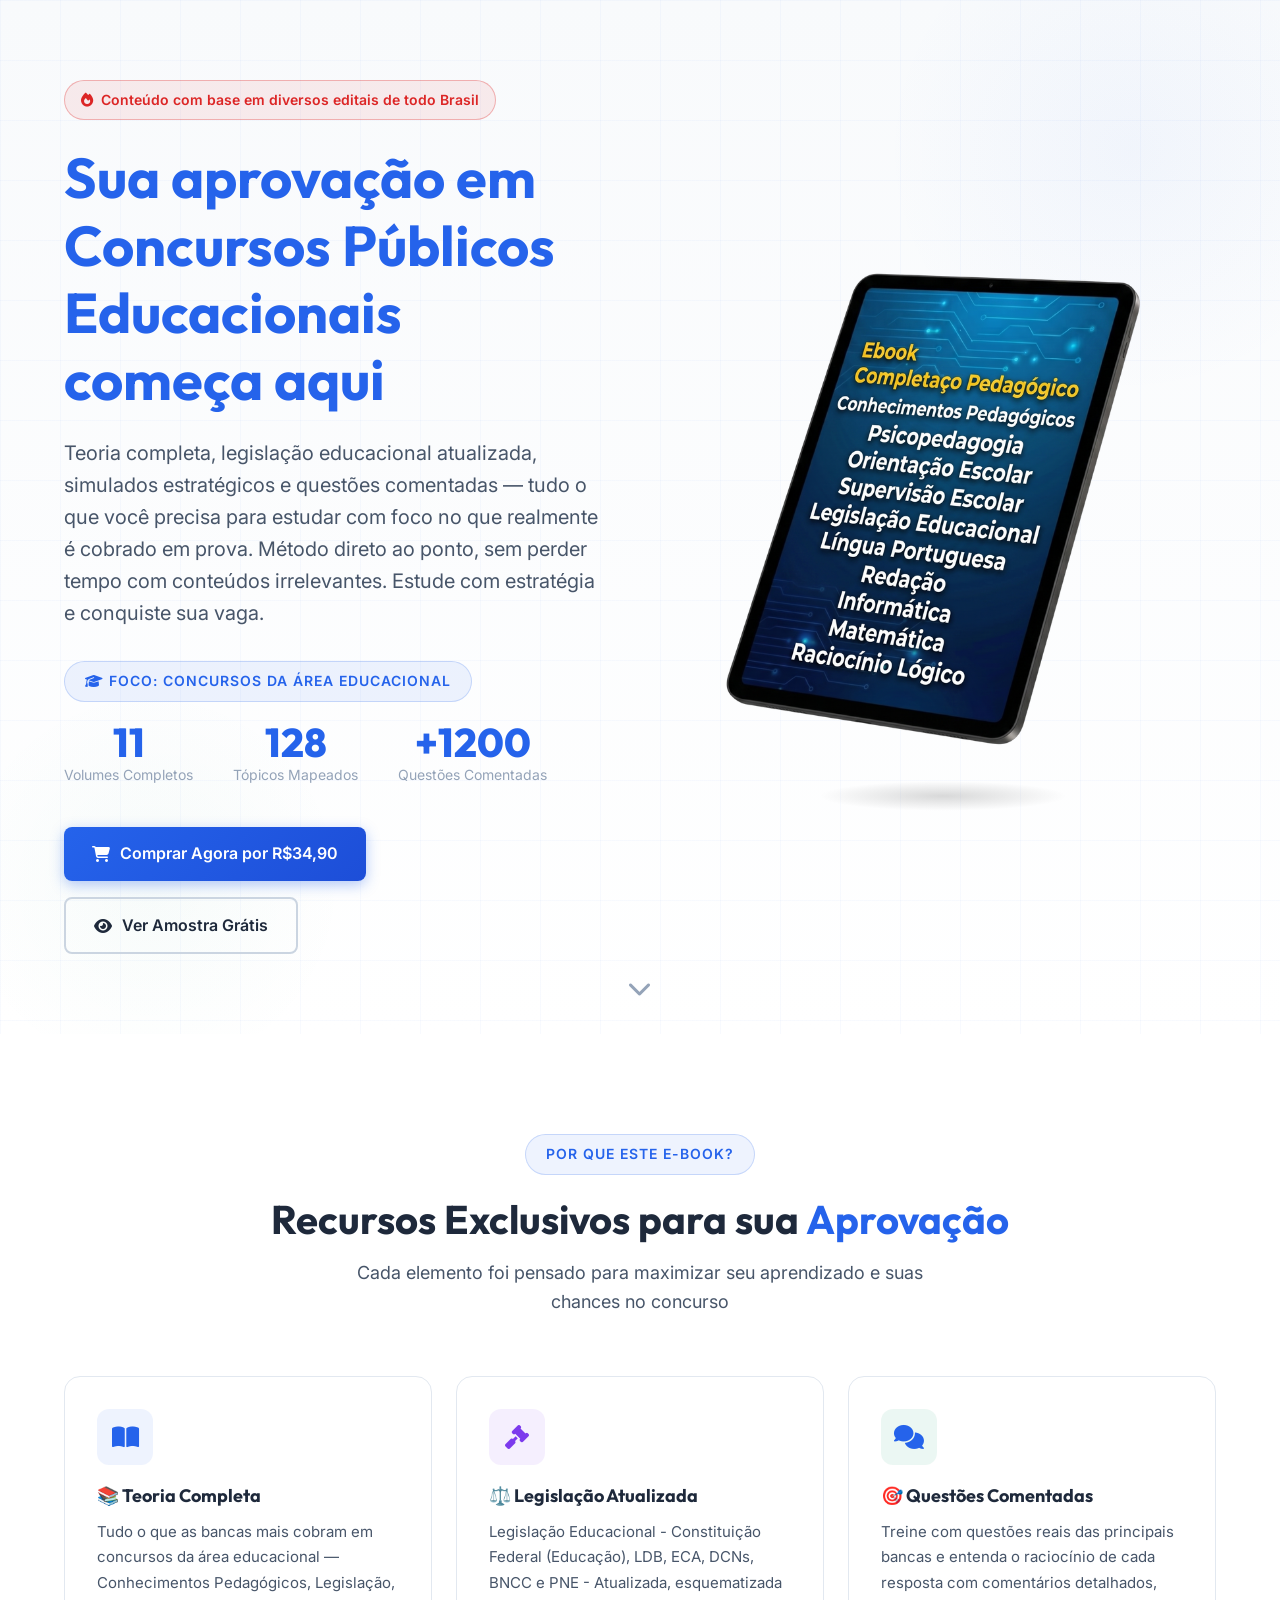
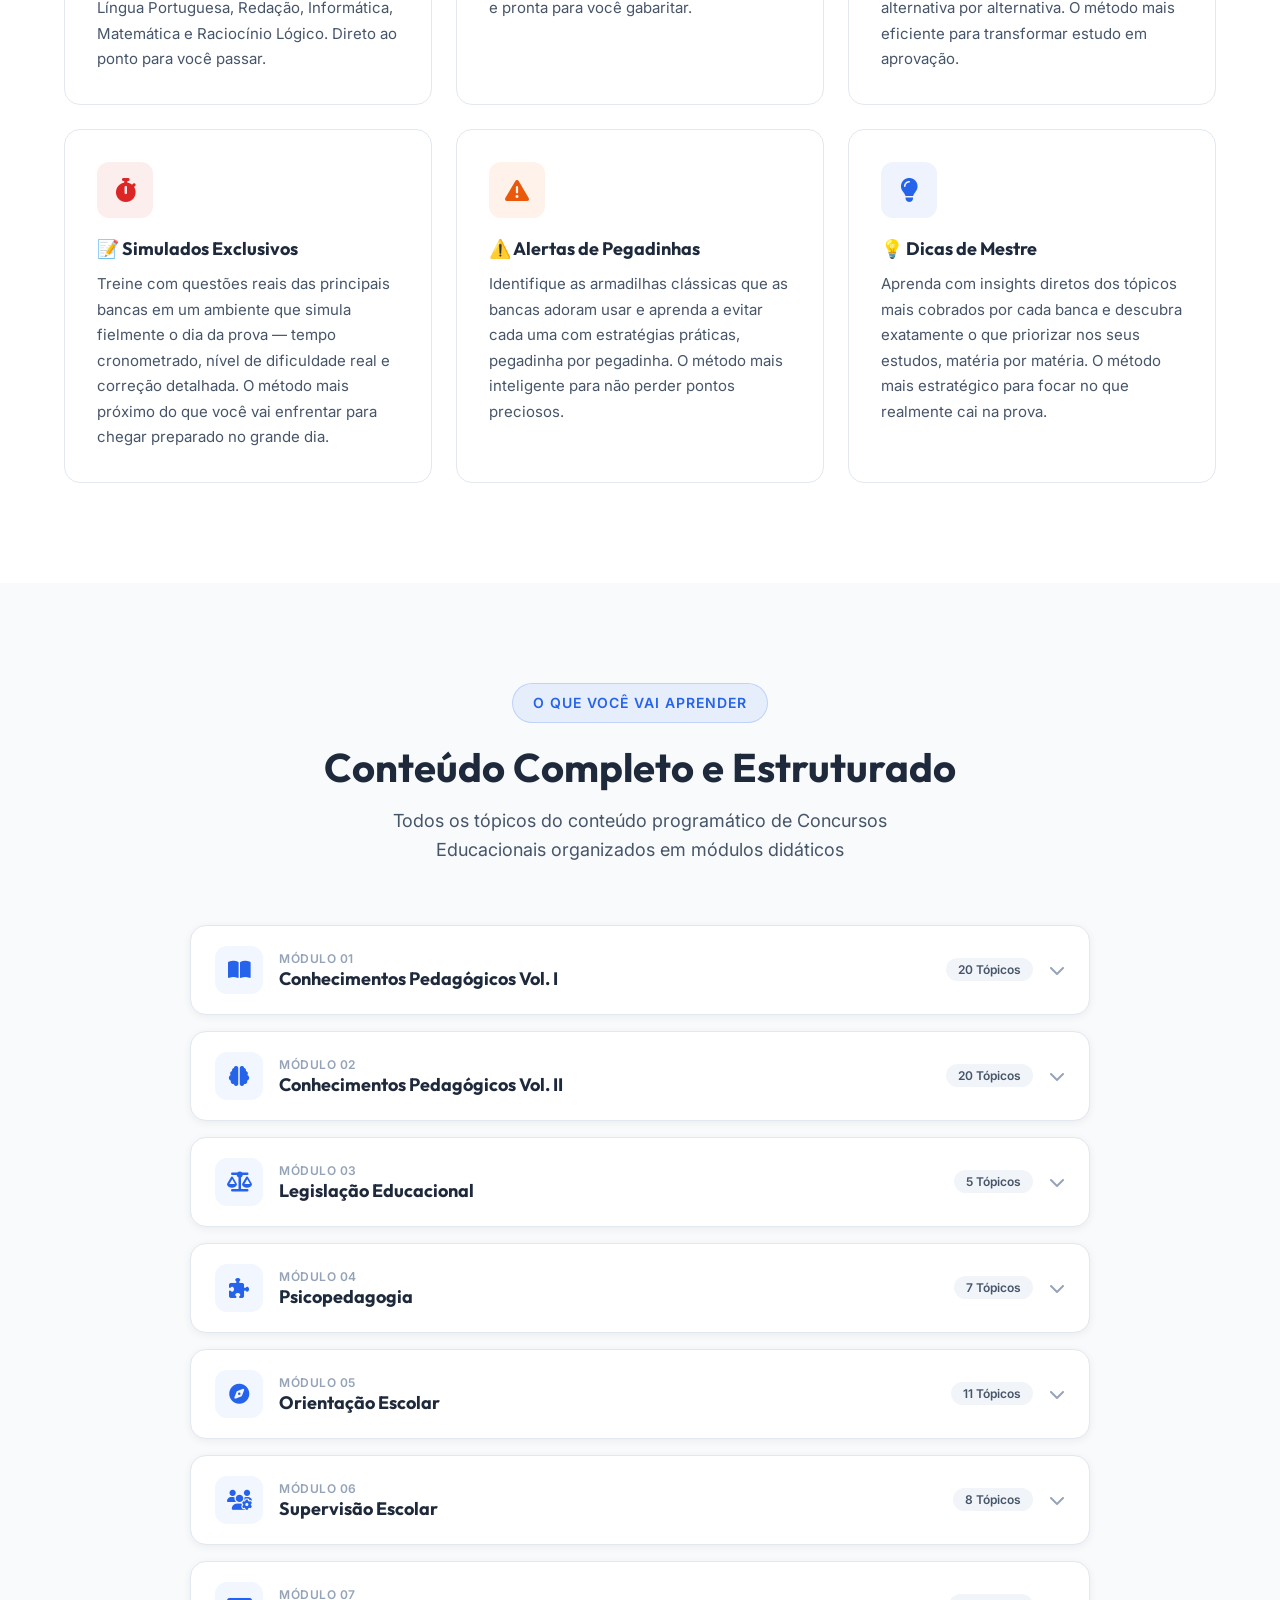
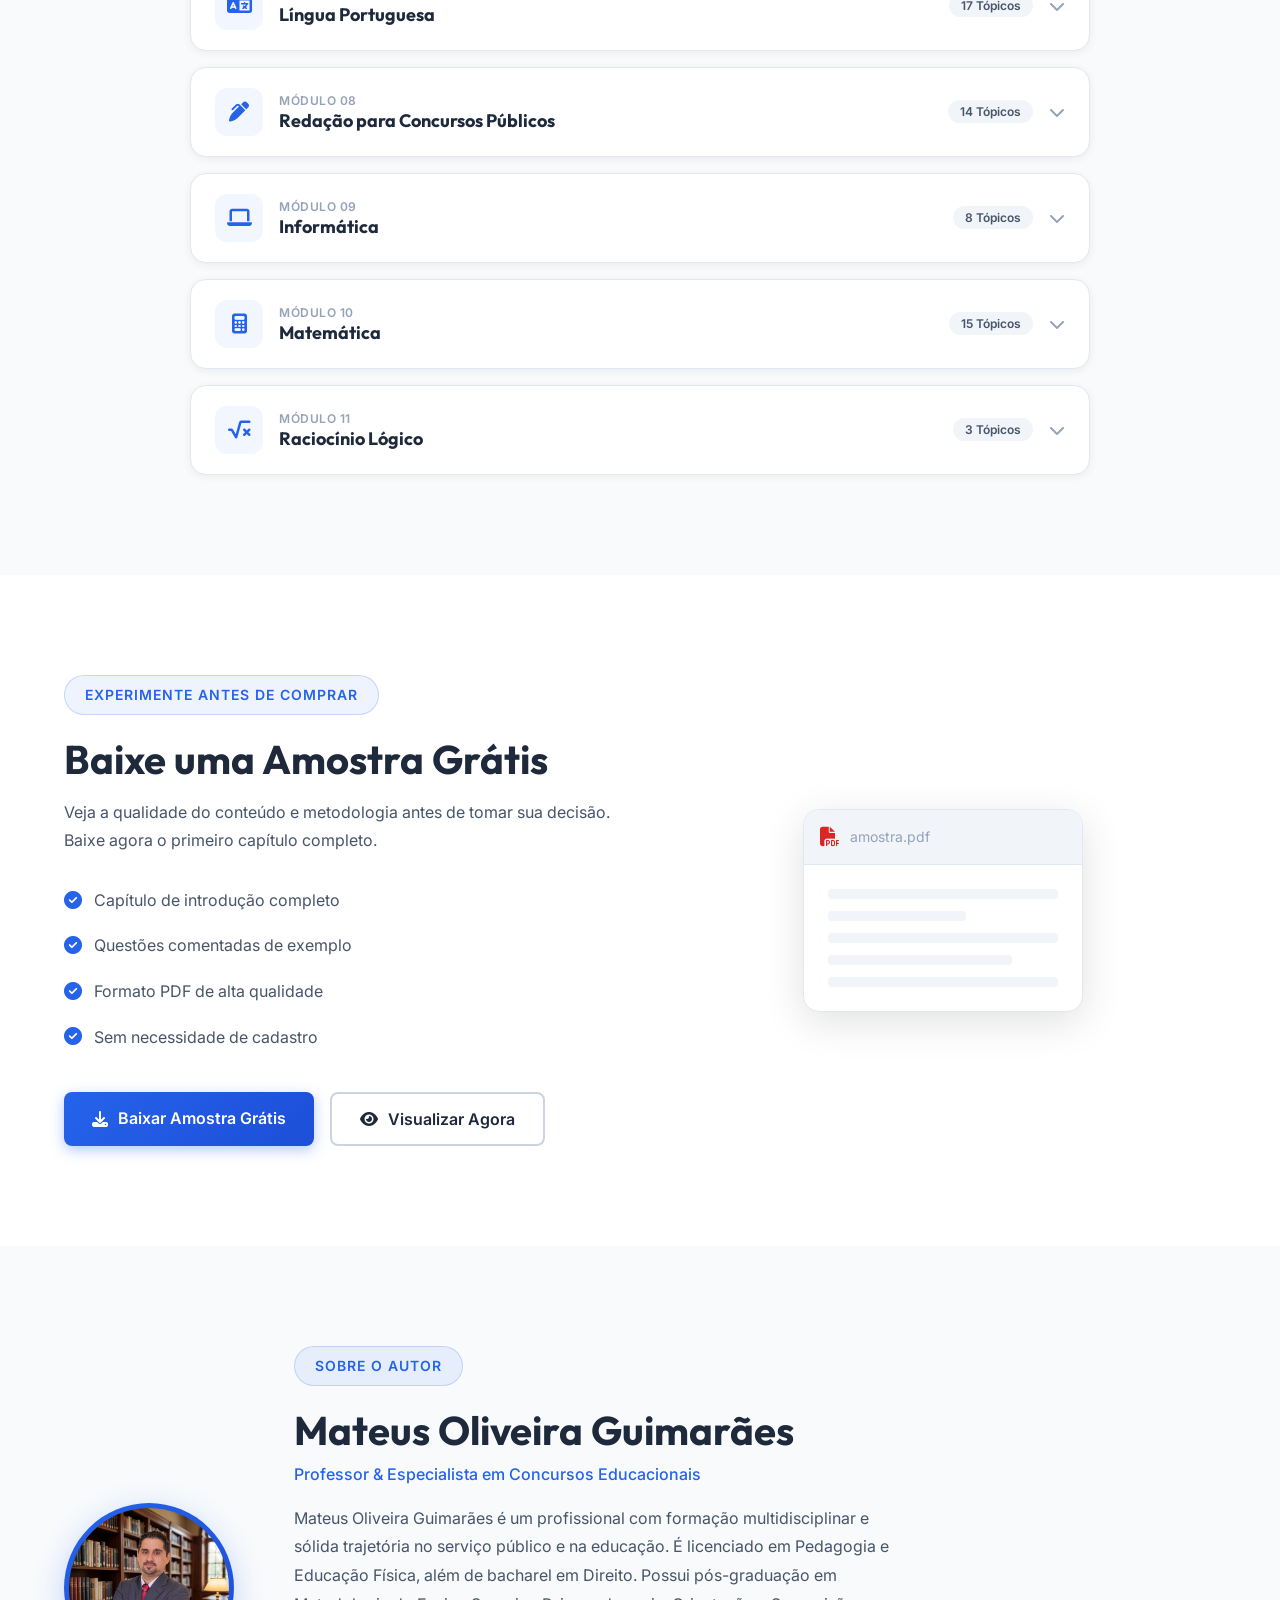
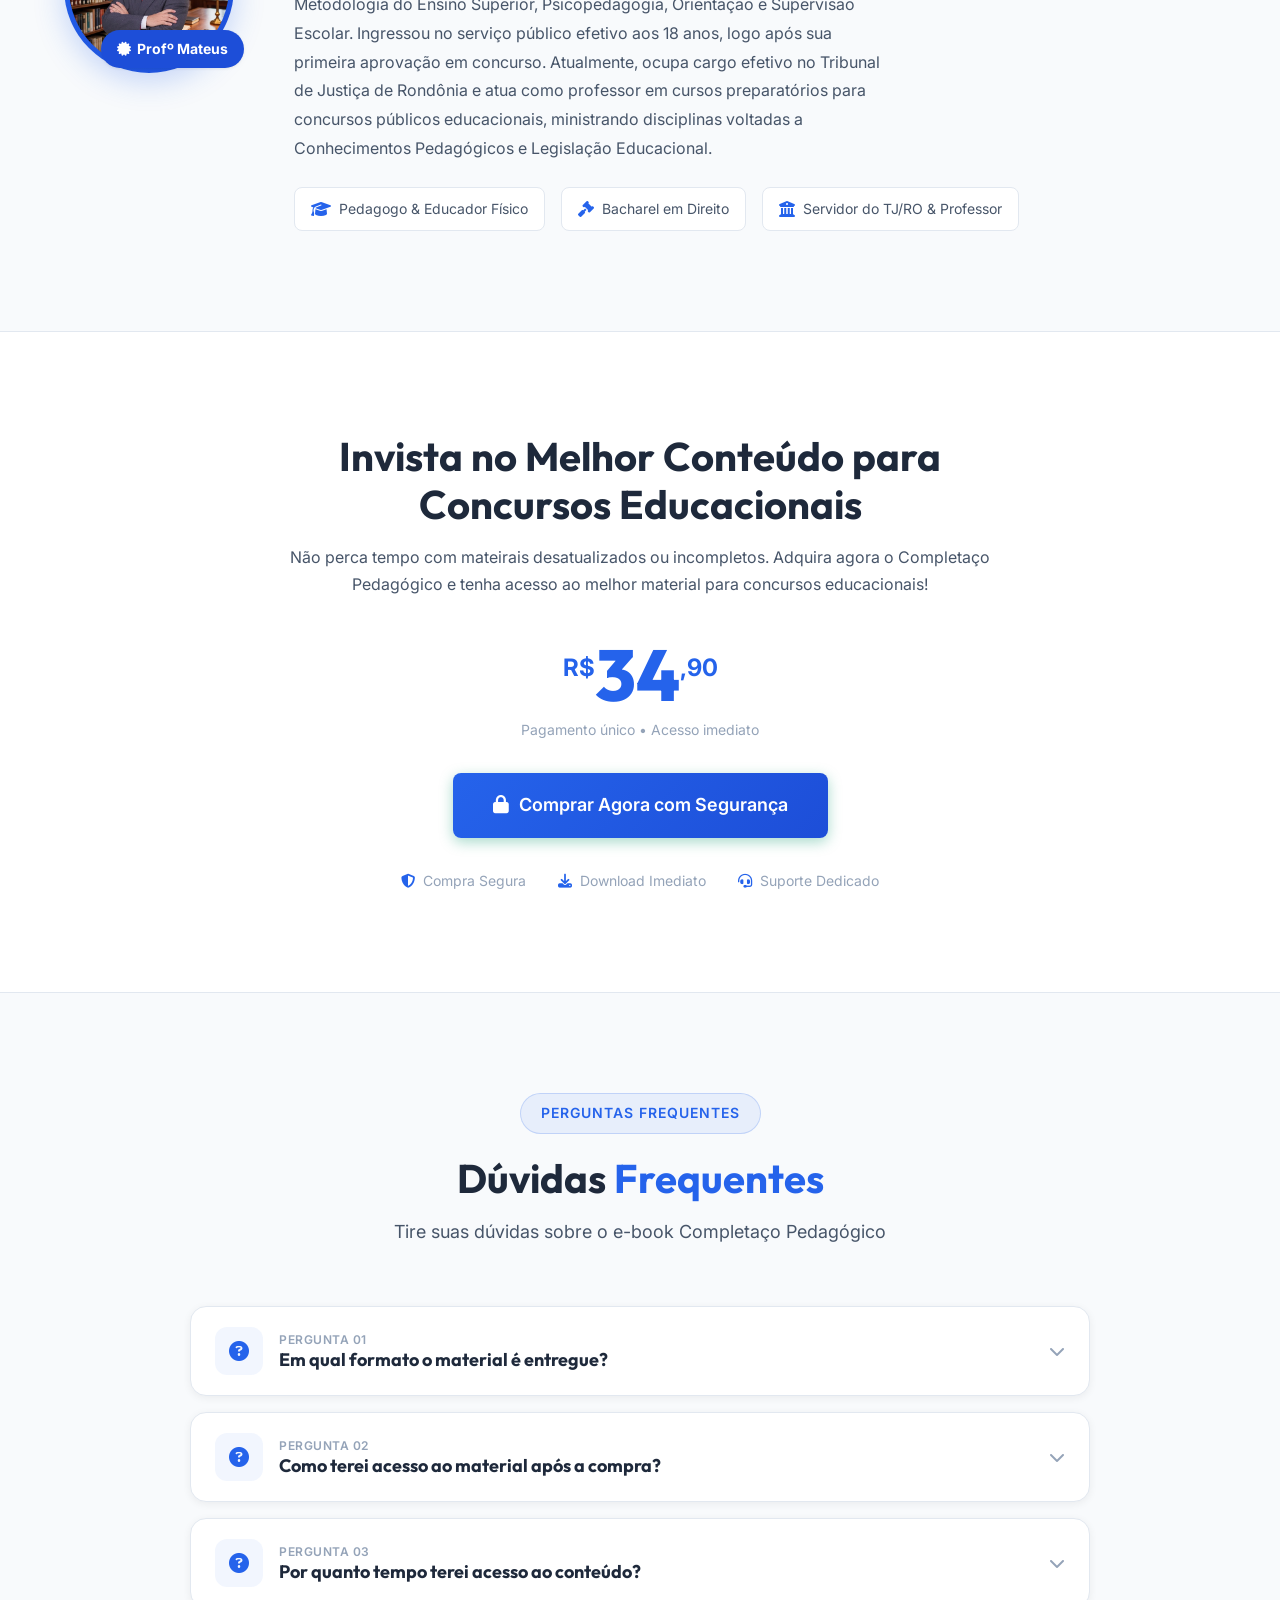
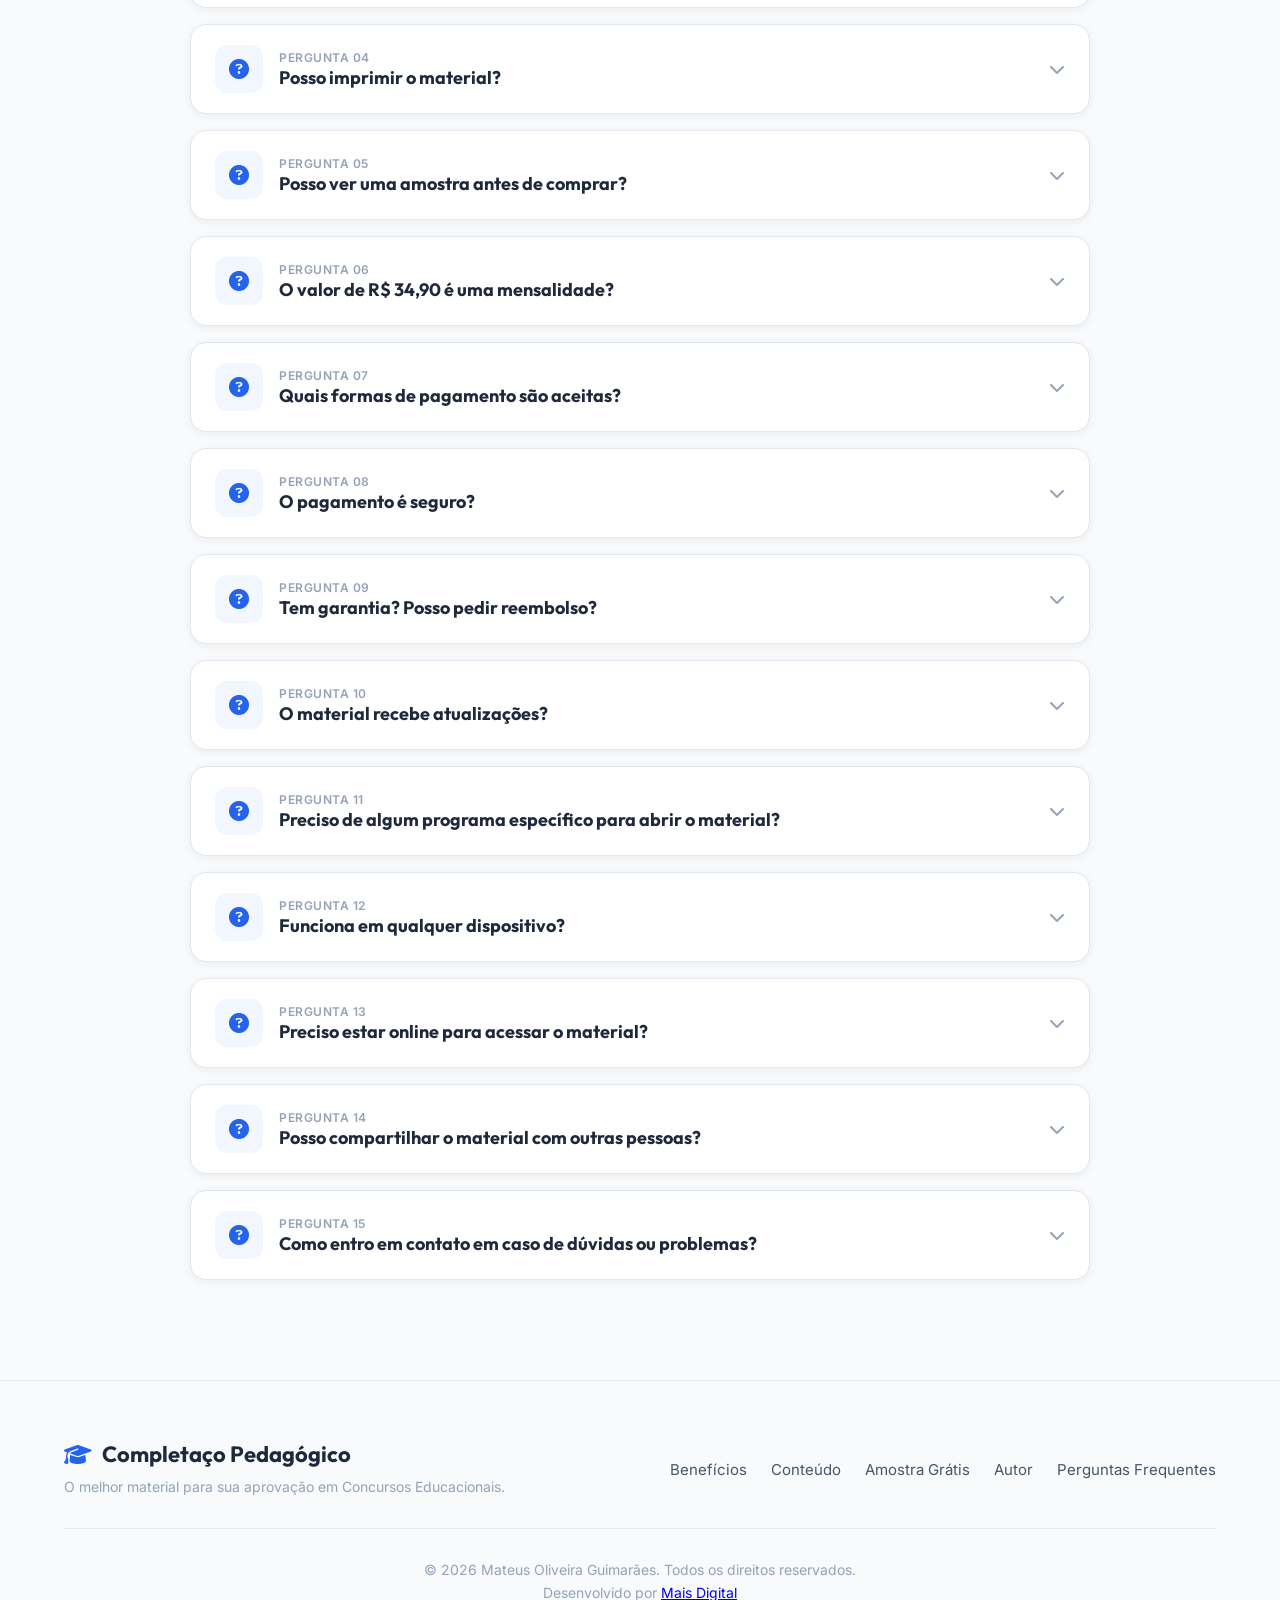
==== commit f8ec1357: "atualização da amostra gratis" ====
--- a/index.html
+++ b/index.html
@@ -641,7 +641,7 @@
                     </ul>
 
                     <div class="sample-actions">
-                        <a href="ebook/amostra-gratis.pdf" download class="btn btn-primary">
+                        <a href="ebook/amostra.pdf" download class="btn btn-primary">
                             <i class="fas fa-download"></i>
                             Baixar Amostra Grátis
                         </a>
@@ -655,7 +655,7 @@
                     <div class="pdf-preview">
                         <div class="pdf-header">
                             <i class="fas fa-file-pdf"></i>
-                            <span>amostra-gratis.pdf</span>
+                            <span>amostra.pdf</span>
                         </div>
                         <div class="pdf-body">
                             <div class="pdf-page">
@@ -1137,7 +1137,7 @@
                 <iframe id="pdfFrame" width="100%" height="500px"></iframe>
             </div>
             <div class="modal-footer">
-                <a href="ebook/amostra-gratis.pdf" download class="btn btn-primary">
+                <a href="ebook/amostra.pdf" download class="btn btn-primary">
                     <i class="fas fa-download"></i>
                     Baixar PDF
                 </a>
@@ -1156,7 +1156,7 @@
         previewBtn.addEventListener('click', function () {
             modal.classList.add('active');
             // Carrega o PDF apenas quando o botão é clicado
-            pdfFrame.src = 'ebook/amostra-gratis.pdf';
+            pdfFrame.src = 'ebook/amostra.pdf';
         });
 
         // Fecha o modal
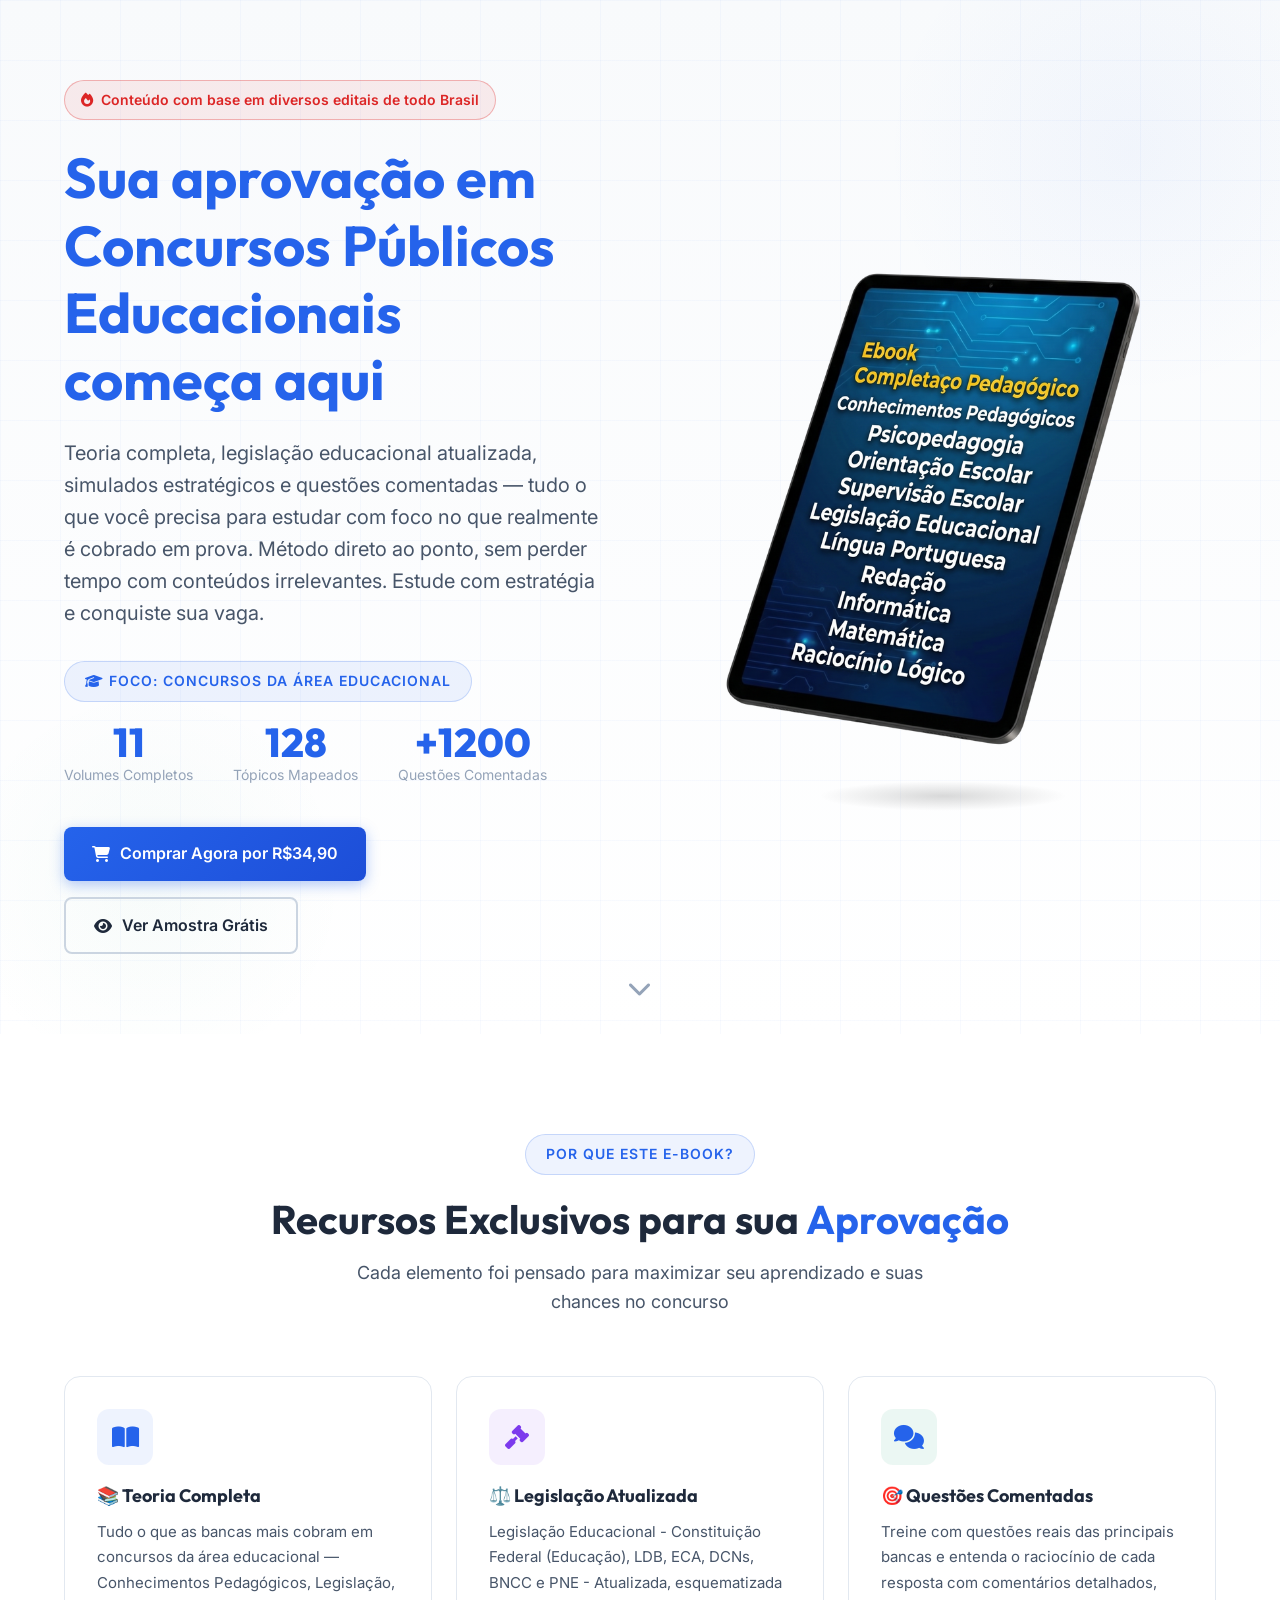
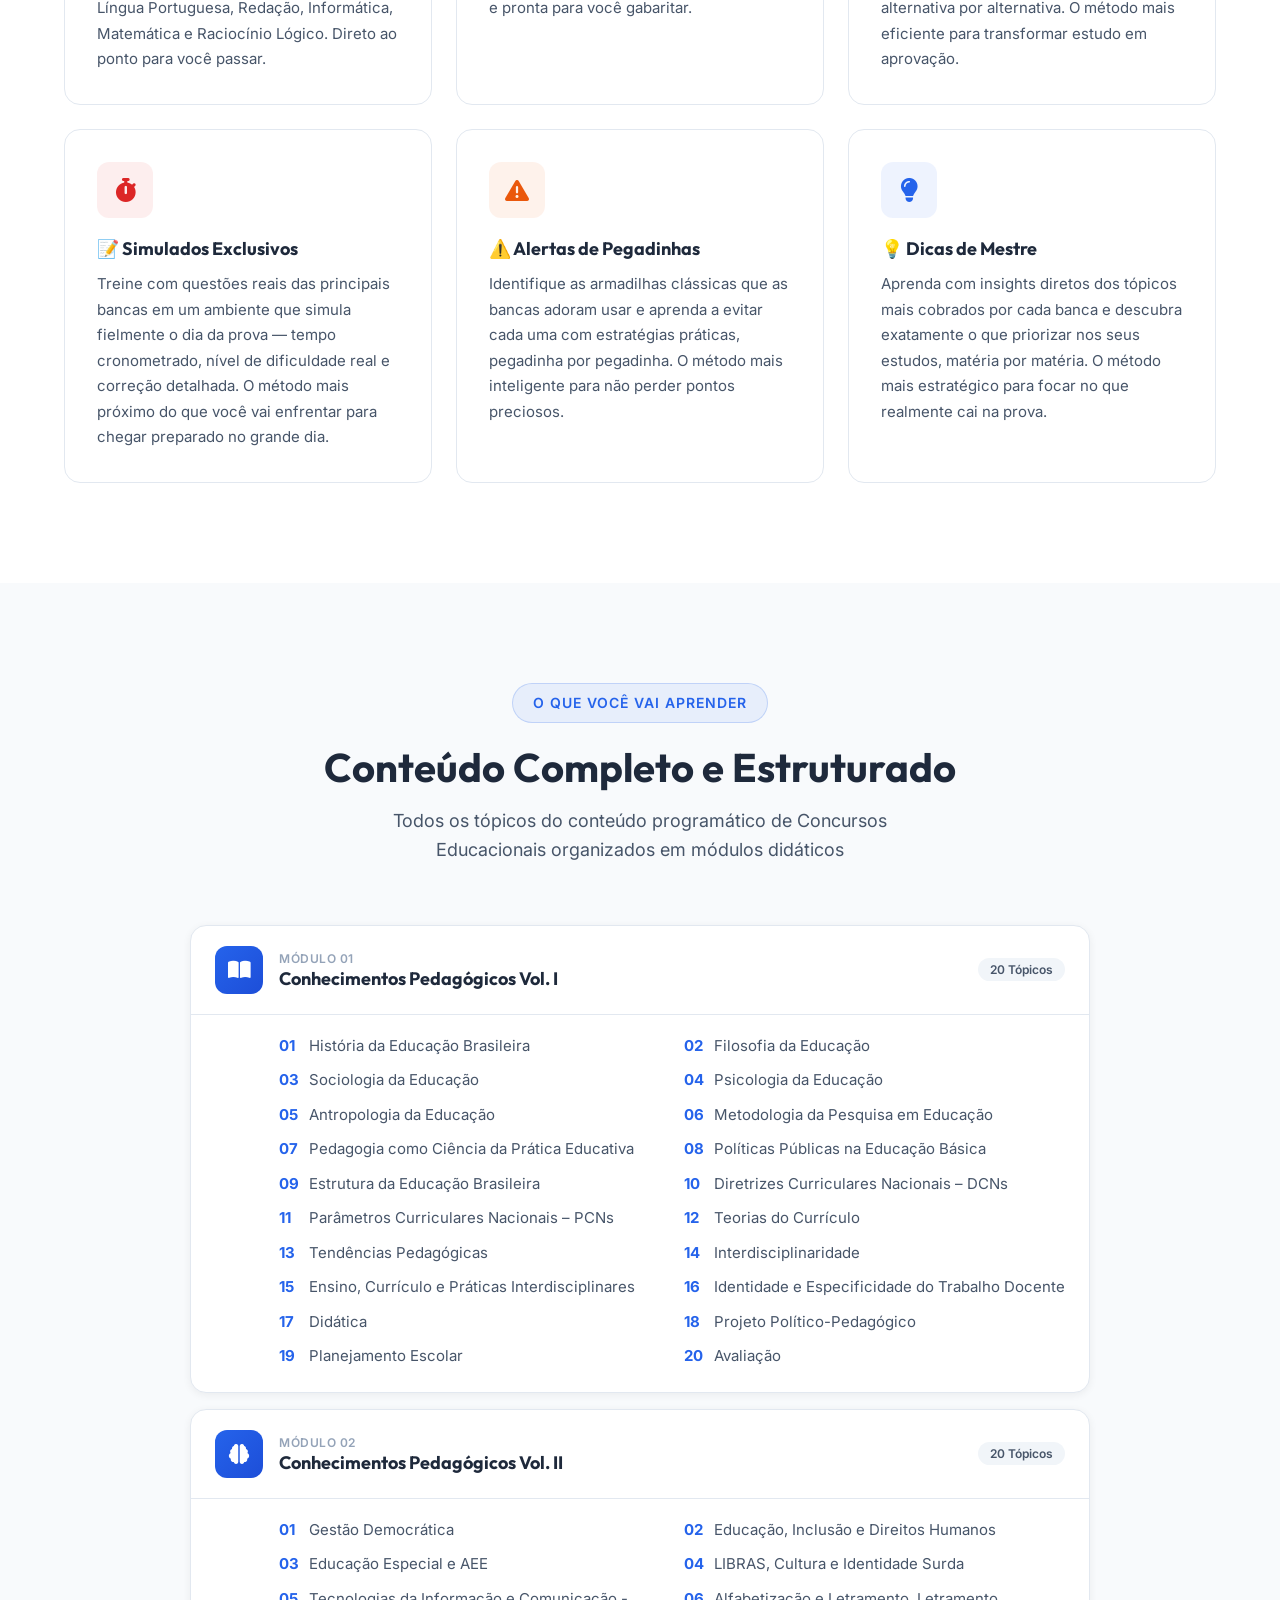
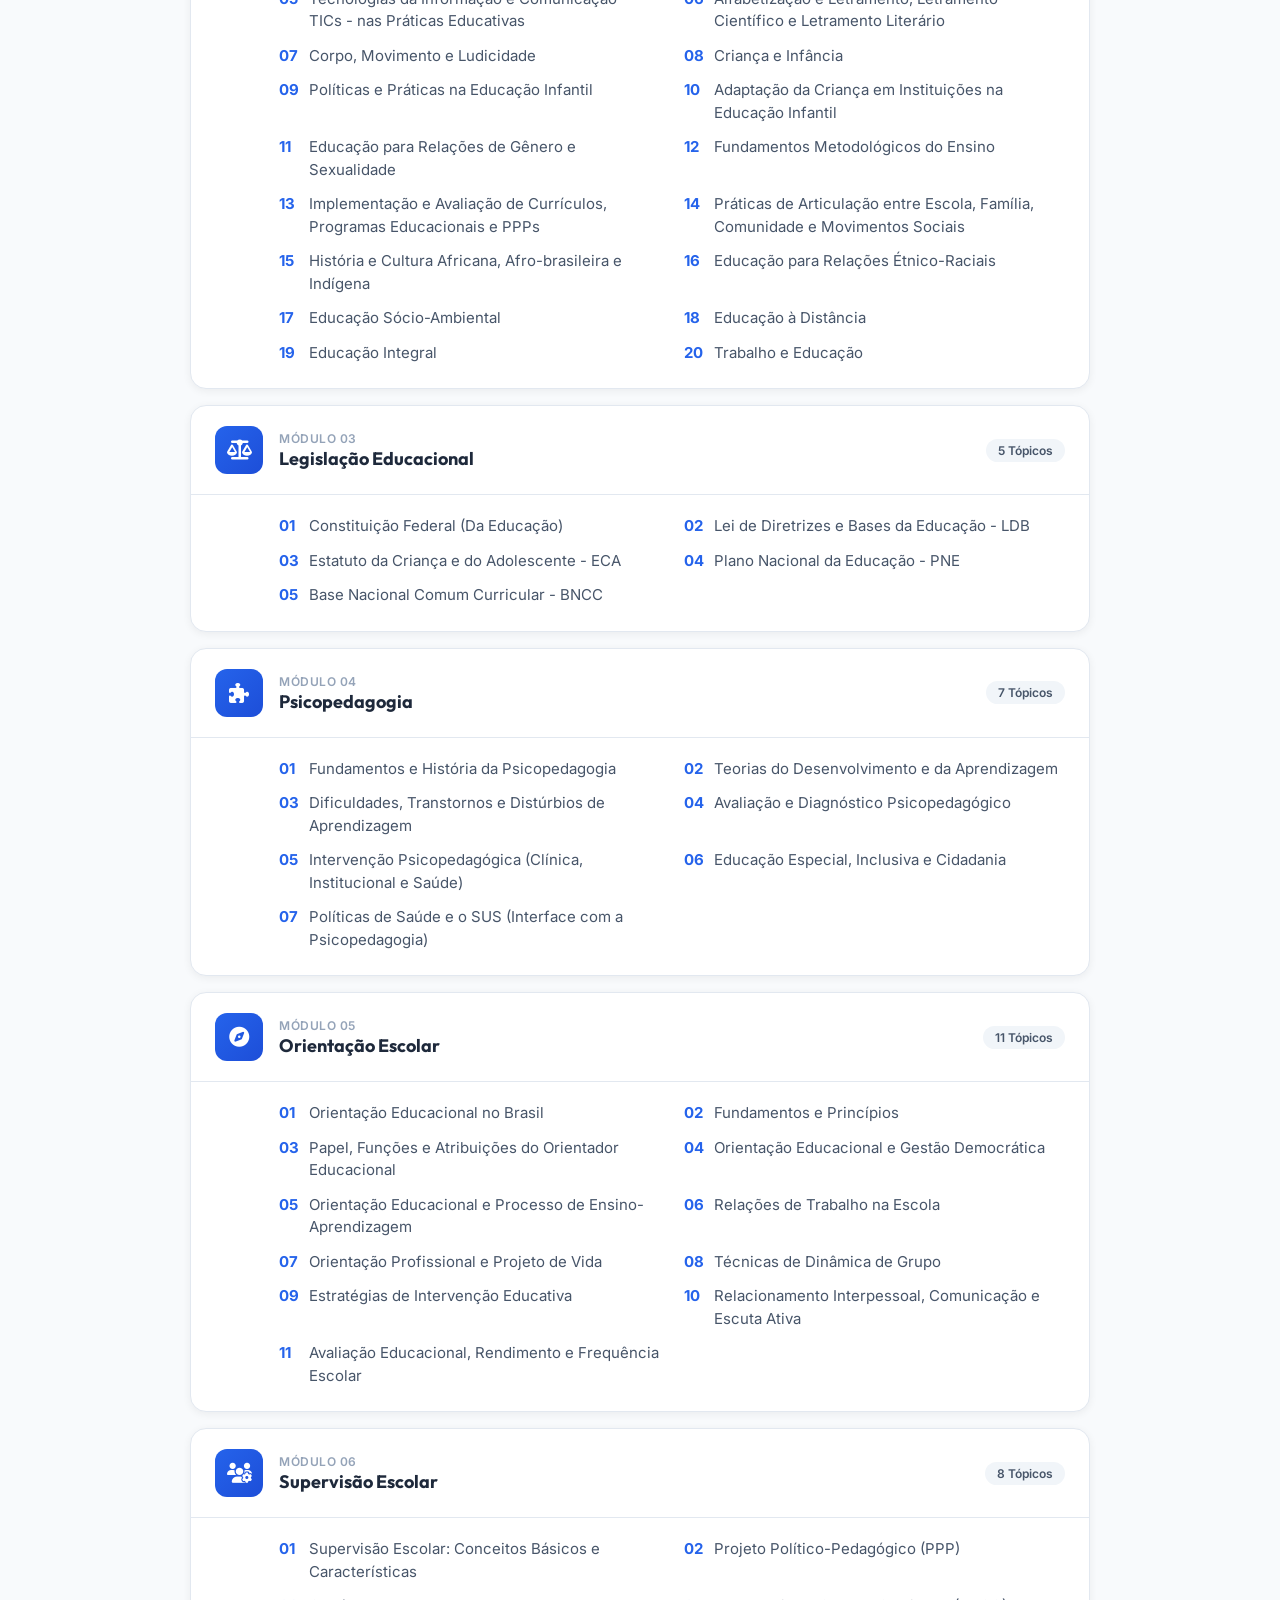
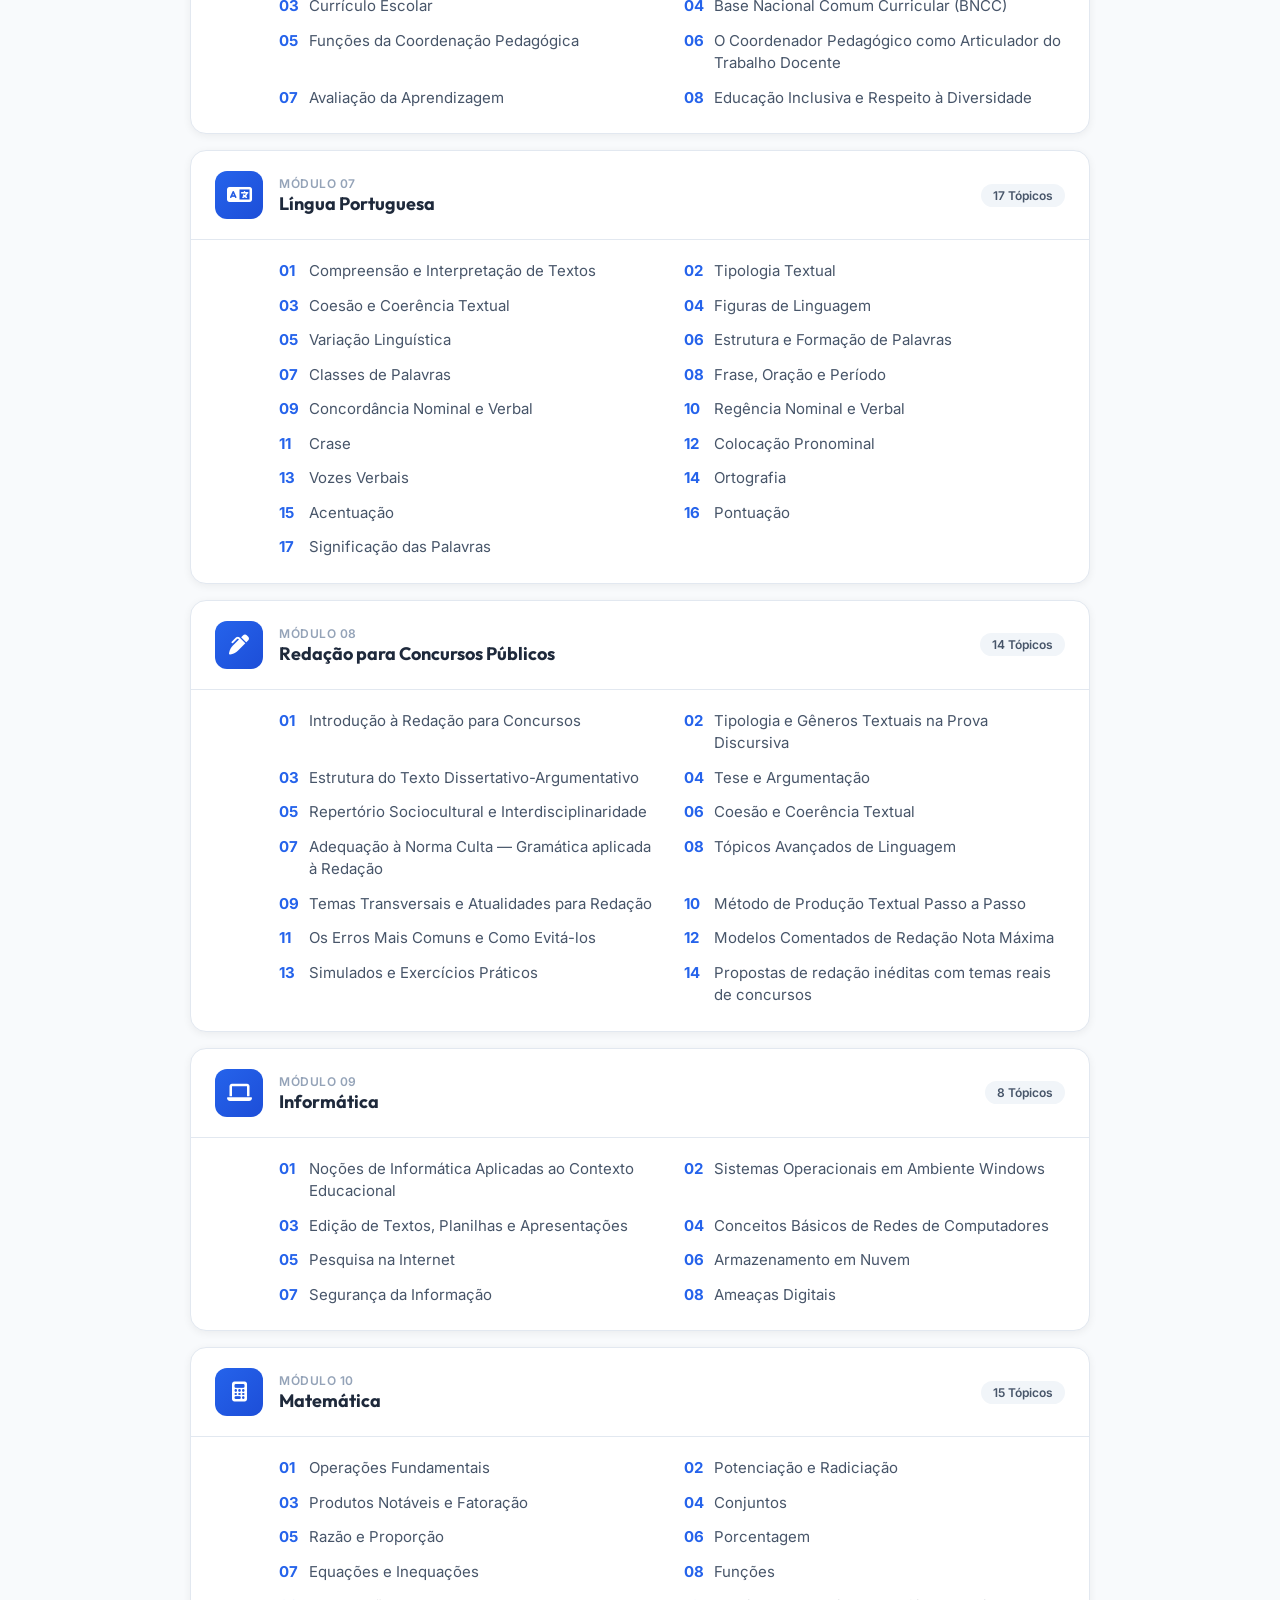
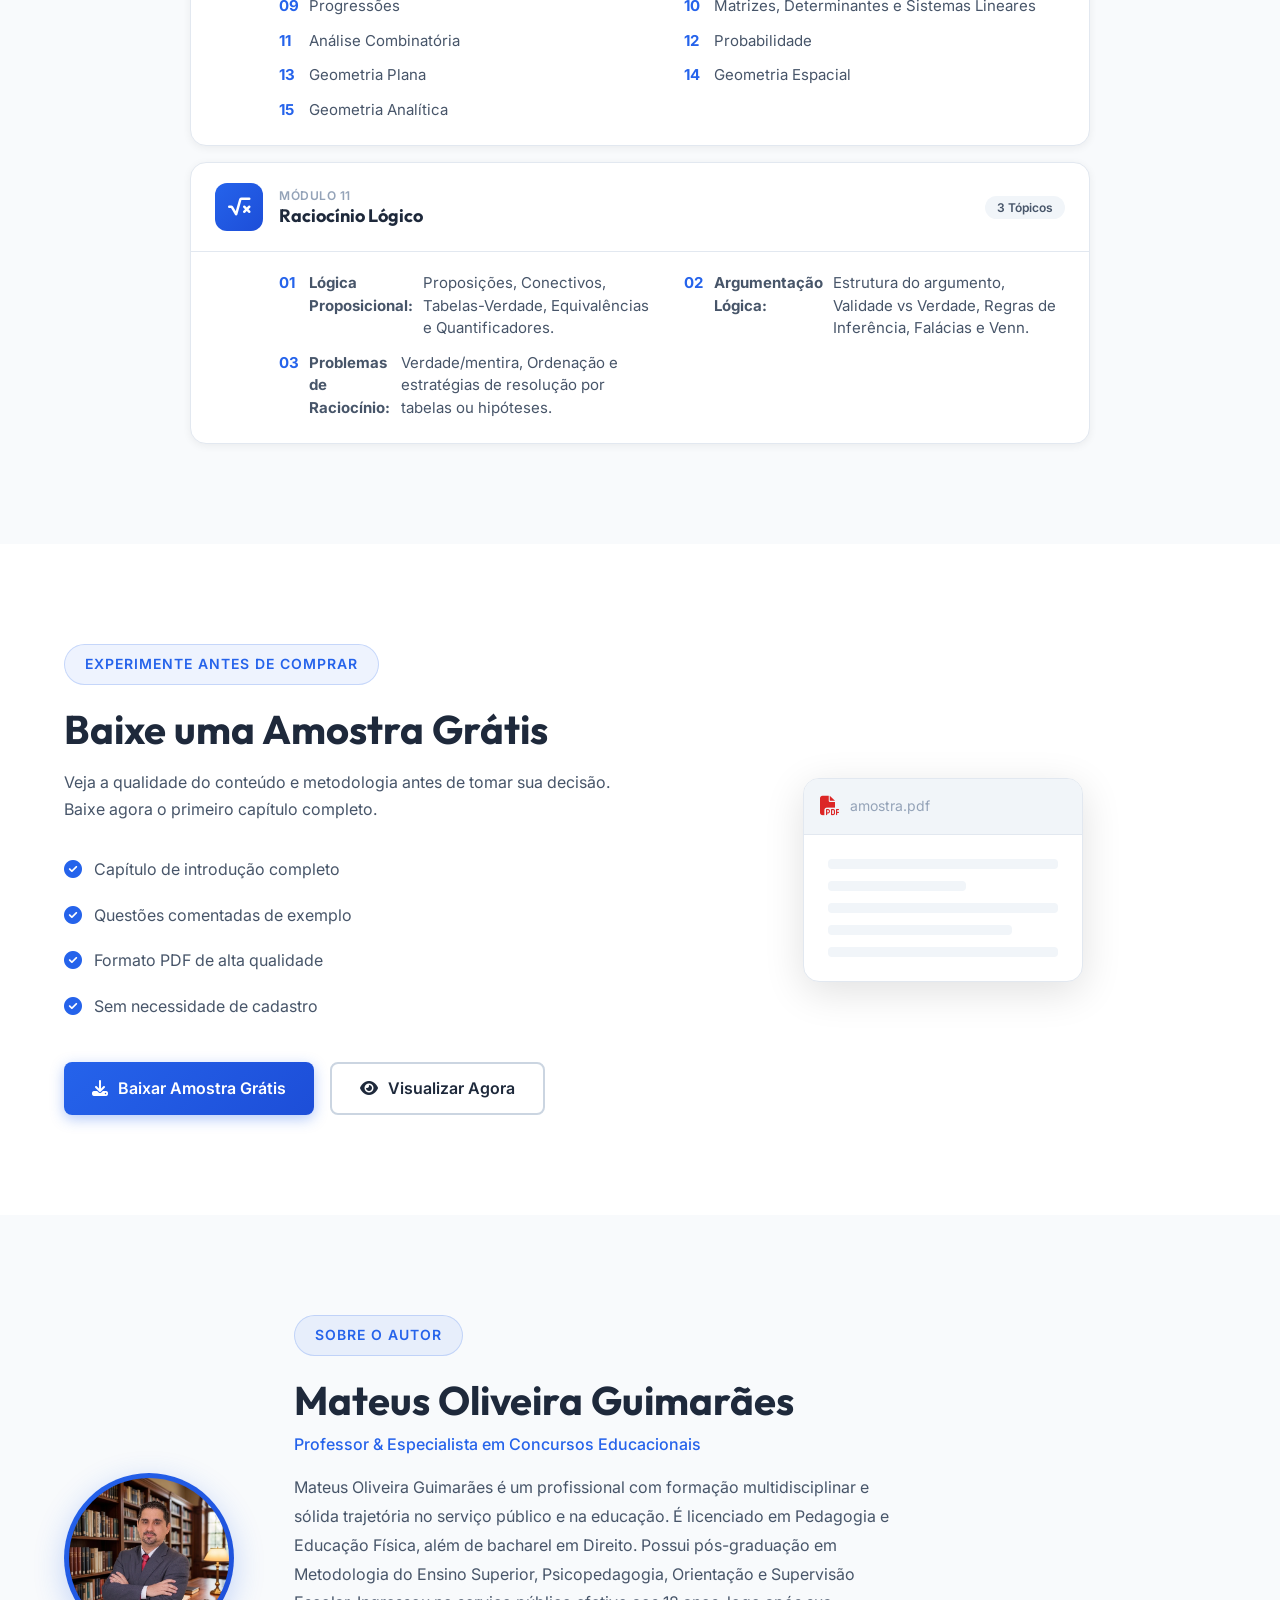
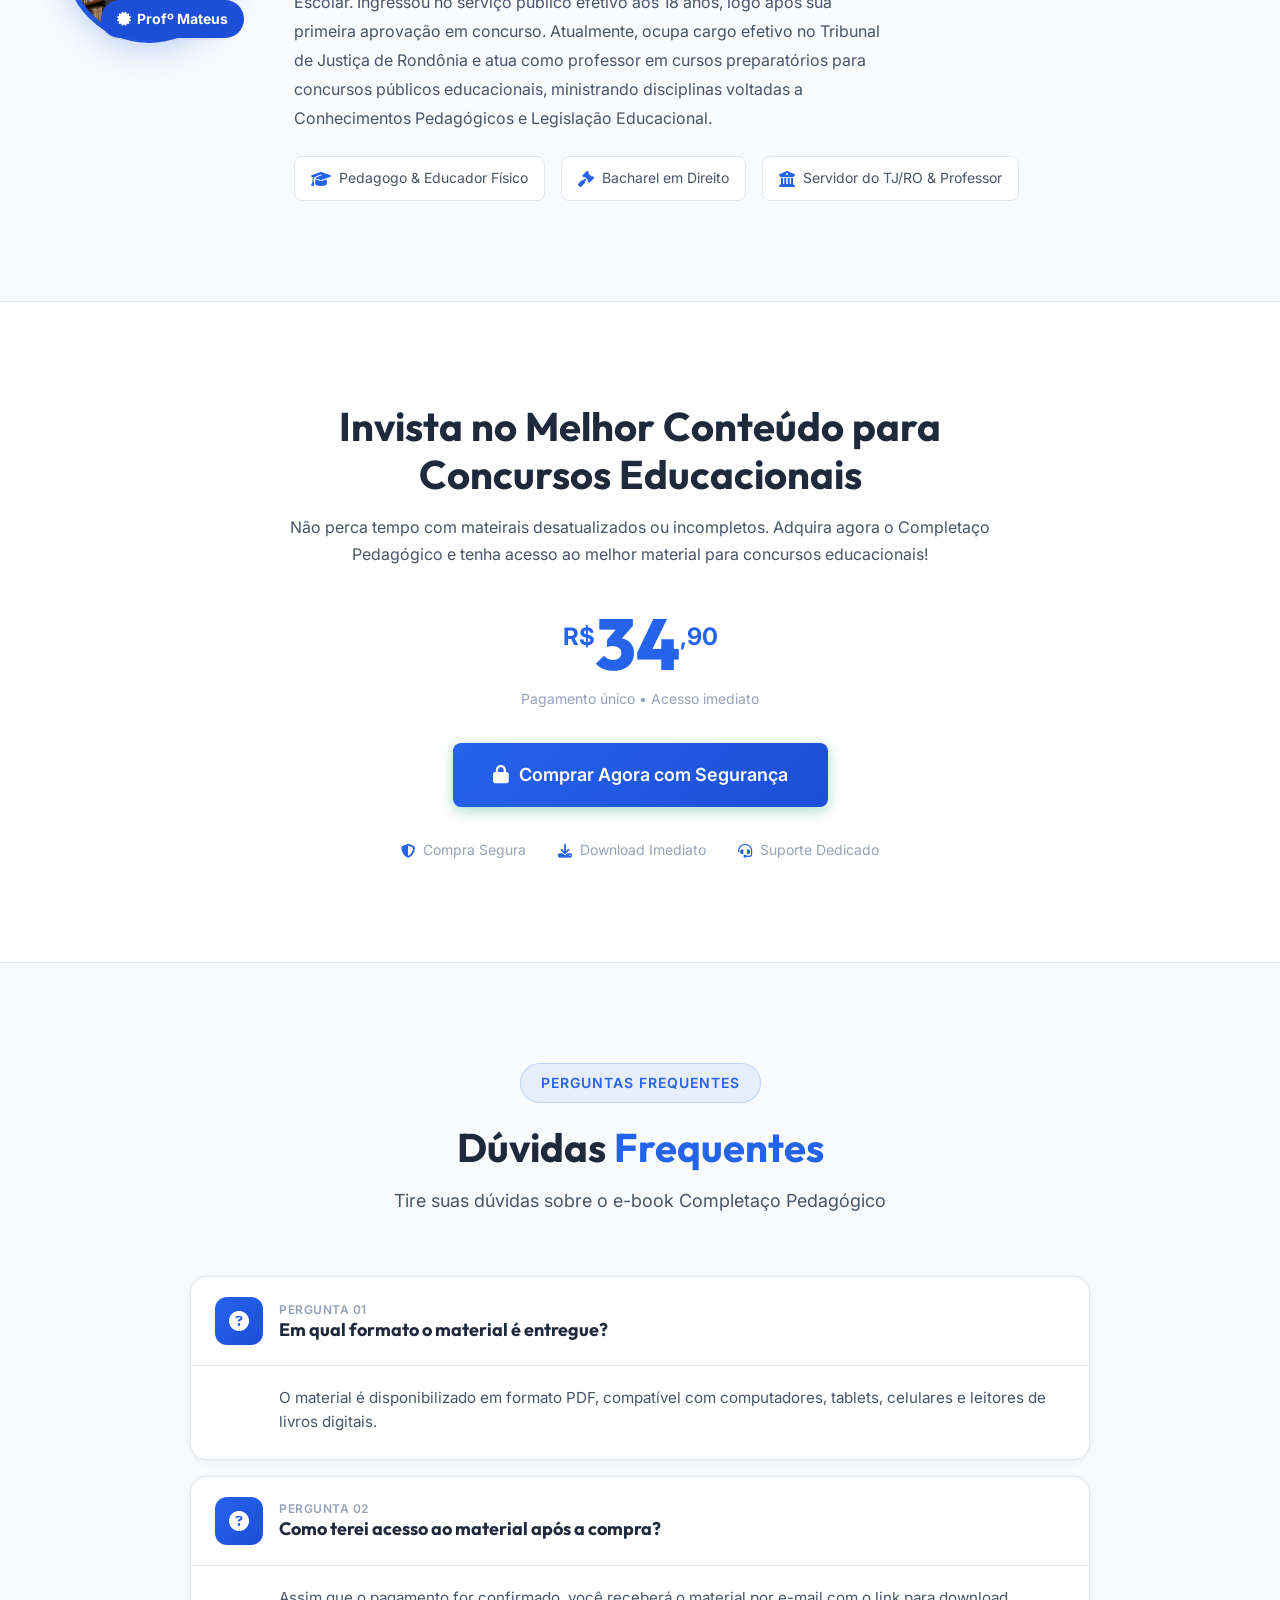
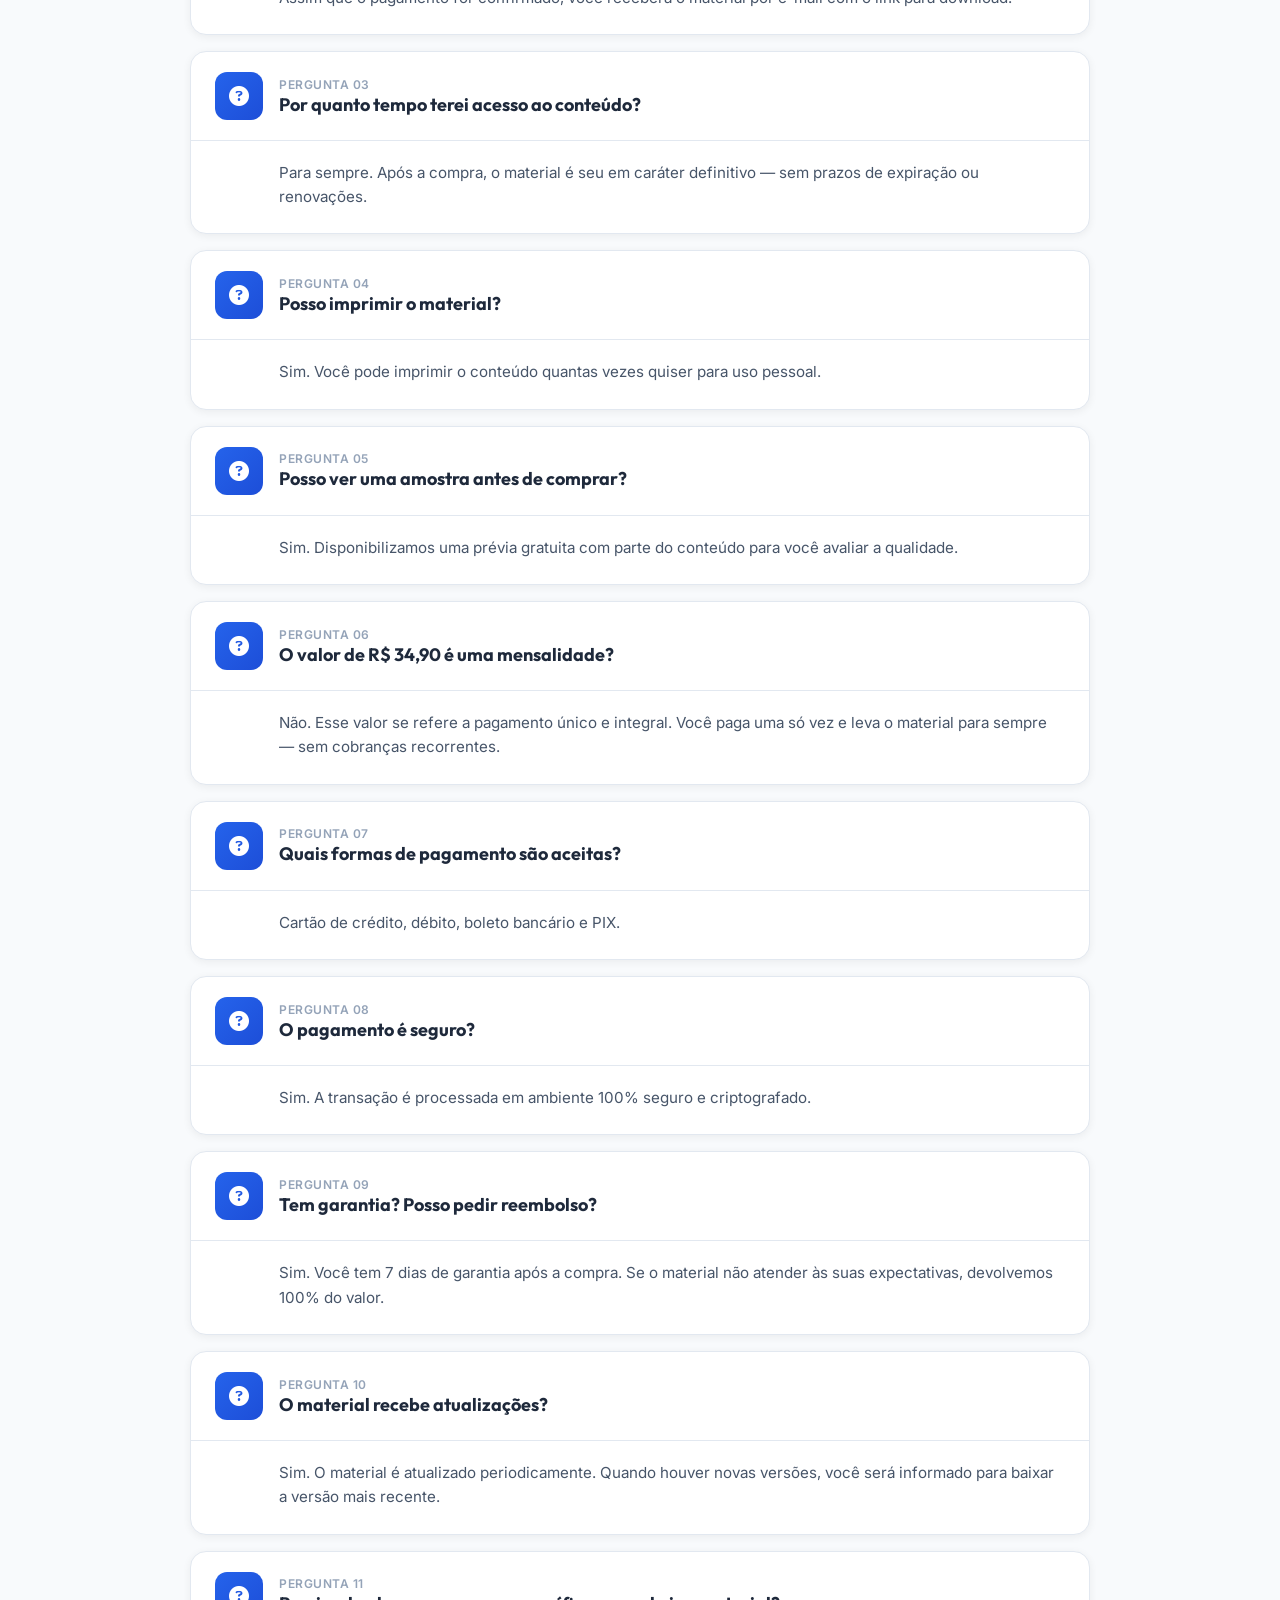
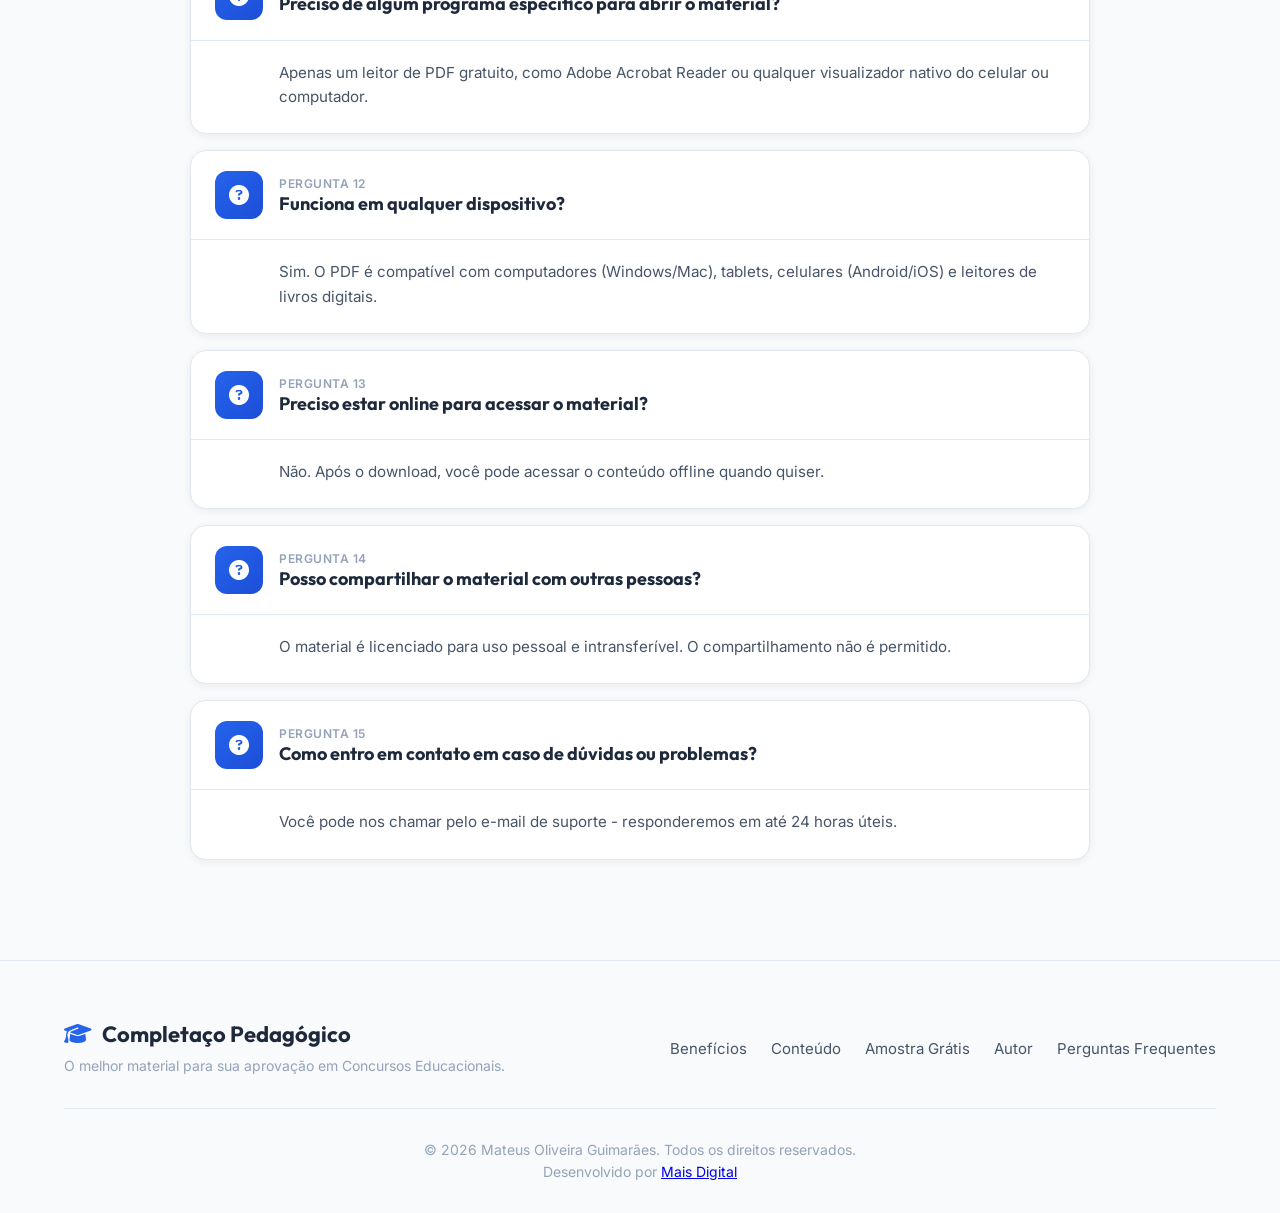
==== commit 0f2f6400: "deu certo?" ====
--- a/index.html
+++ b/index.html
@@ -760,7 +760,7 @@
         </div>
     </section>
 
-    <!-- Perguntas Frequentes -->
+    <!-- Perguntas Frequentes FAG -->
     <section class="faq-section" id="faq">
         <div class="container">
             <div class="section-header">
--- a/styles.css
+++ b/styles.css
@@ -653,7 +653,7 @@
     padding: 20px 24px;
     background: none;
     border: none;
-    cursor: pointer;
+    cursor: default;
     text-align: left;
     outline: none;
     font-family: var(--font-body);
@@ -671,14 +671,14 @@
     display: flex;
     align-items: center;
     justify-content: center;
-    background: rgba(37, 99, 235, 0.06);
+    background: rgba(37, 99, 235, 0.08);
     border-radius: 12px;
     color: var(--accent-blue);
     font-size: 1.25rem;
     transition: all var(--transition-fast);
 }
 
-.accordion-item.active .accordion-icon {
+.accordion-item .accordion-icon {
     background: var(--gradient-blue);
     color: white;
 }
@@ -721,30 +721,17 @@
 }
 
 .accordion-chevron {
-    color: var(--text-muted);
-    font-size: 1rem;
-    transition: transform var(--transition-medium);
-}
-
-.accordion-item.active .accordion-chevron {
-    transform: rotate(180deg);
-    color: var(--accent-blue);
+    display: none;
 }
 
 .accordion-collapse {
-    max-height: 0;
-    overflow: hidden;
-    transition: max-height var(--transition-medium);
+    max-height: none;
+    overflow: visible;
 }
 
 .accordion-body {
-    padding: 0 24px 24px 88px; /* Alignment offsets the icon width + gap */
-    border-top: 1px solid transparent;
-}
-
-.accordion-item.active .accordion-body {
-    border-top-color: var(--border-light);
-    padding-top: 20px;
+    padding: 20px 24px 24px 88px; /* Alignment offsets the icon width + gap */
+    border-top: 1px solid var(--border-light);
 }
 
 /* Topic list inside accordion body */
@@ -775,7 +762,7 @@
 /* Responsiveness for accordion */
 @media (max-width: 768px) {
     .accordion-body {
-        padding: 0 20px 20px 20px;
+        padding: 16px 20px 20px 20px;
     }
     .topic-list {
         grid-template-columns: 1fr;
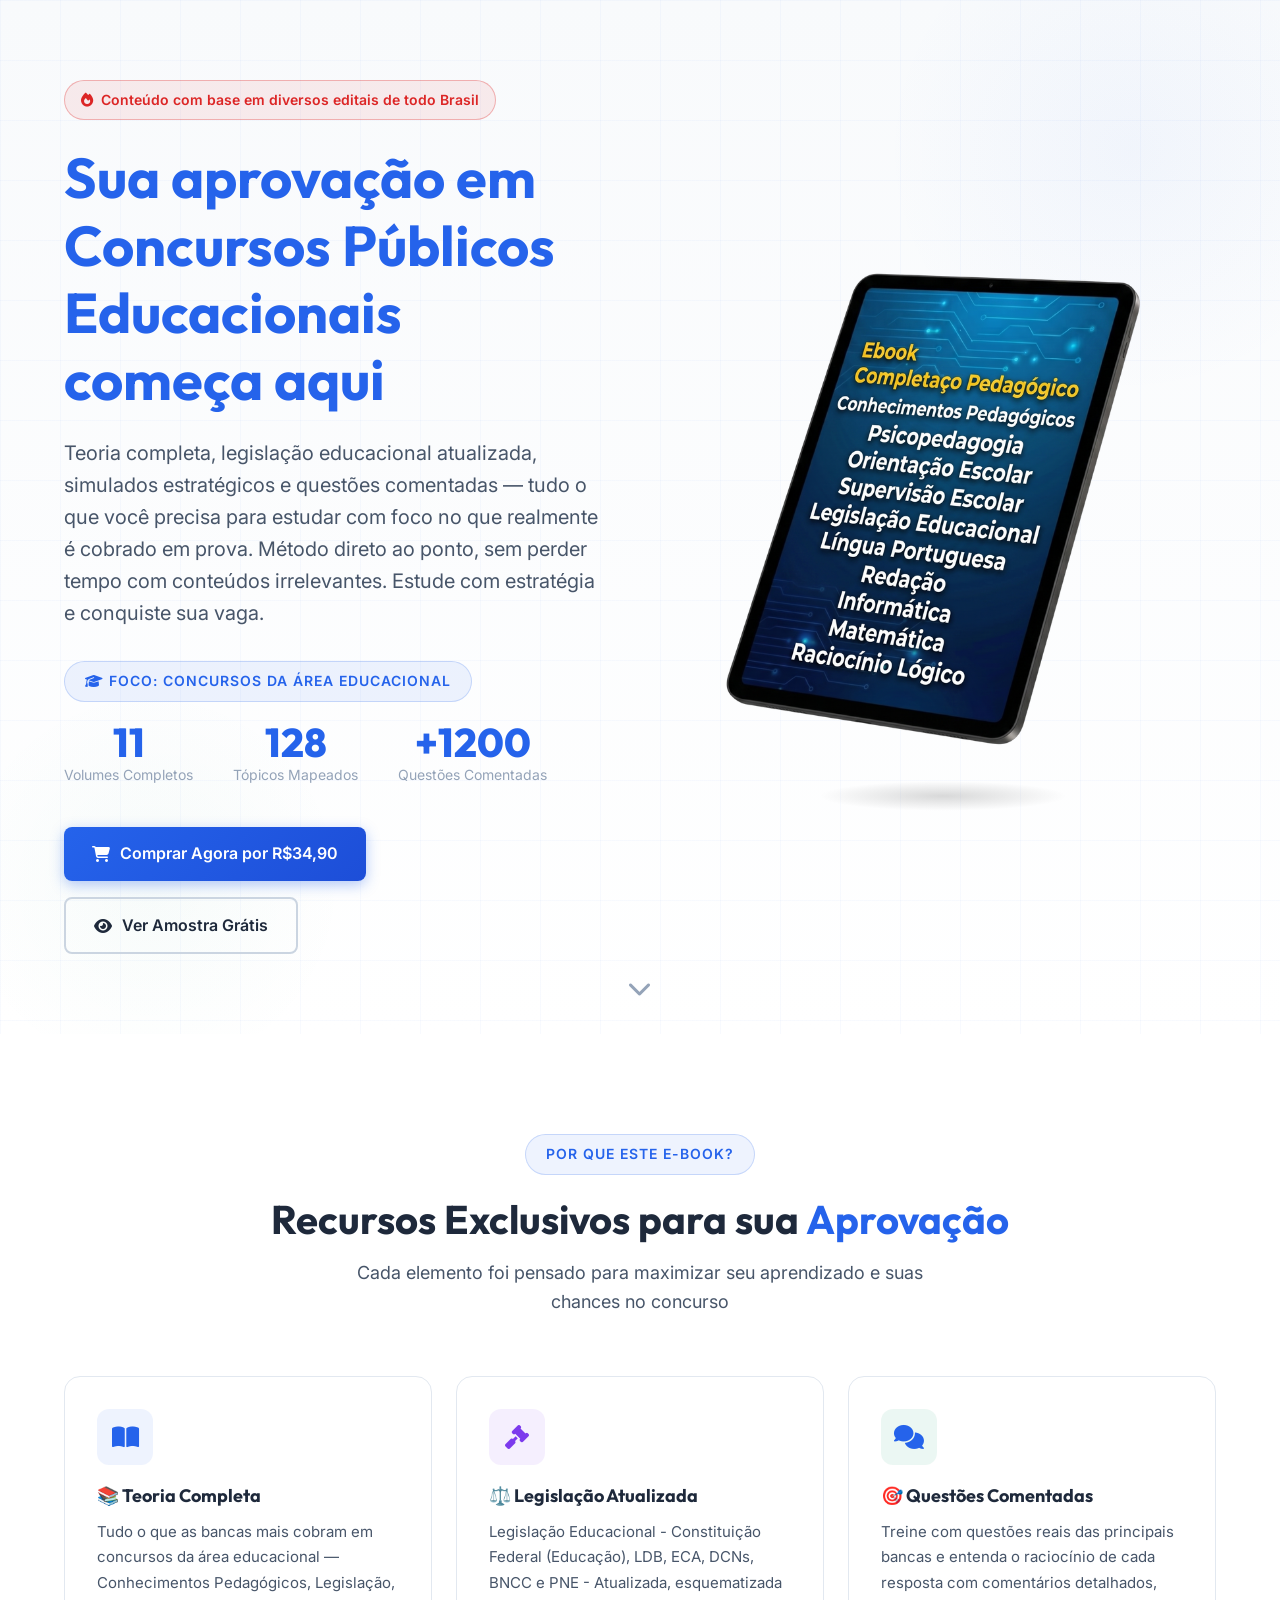
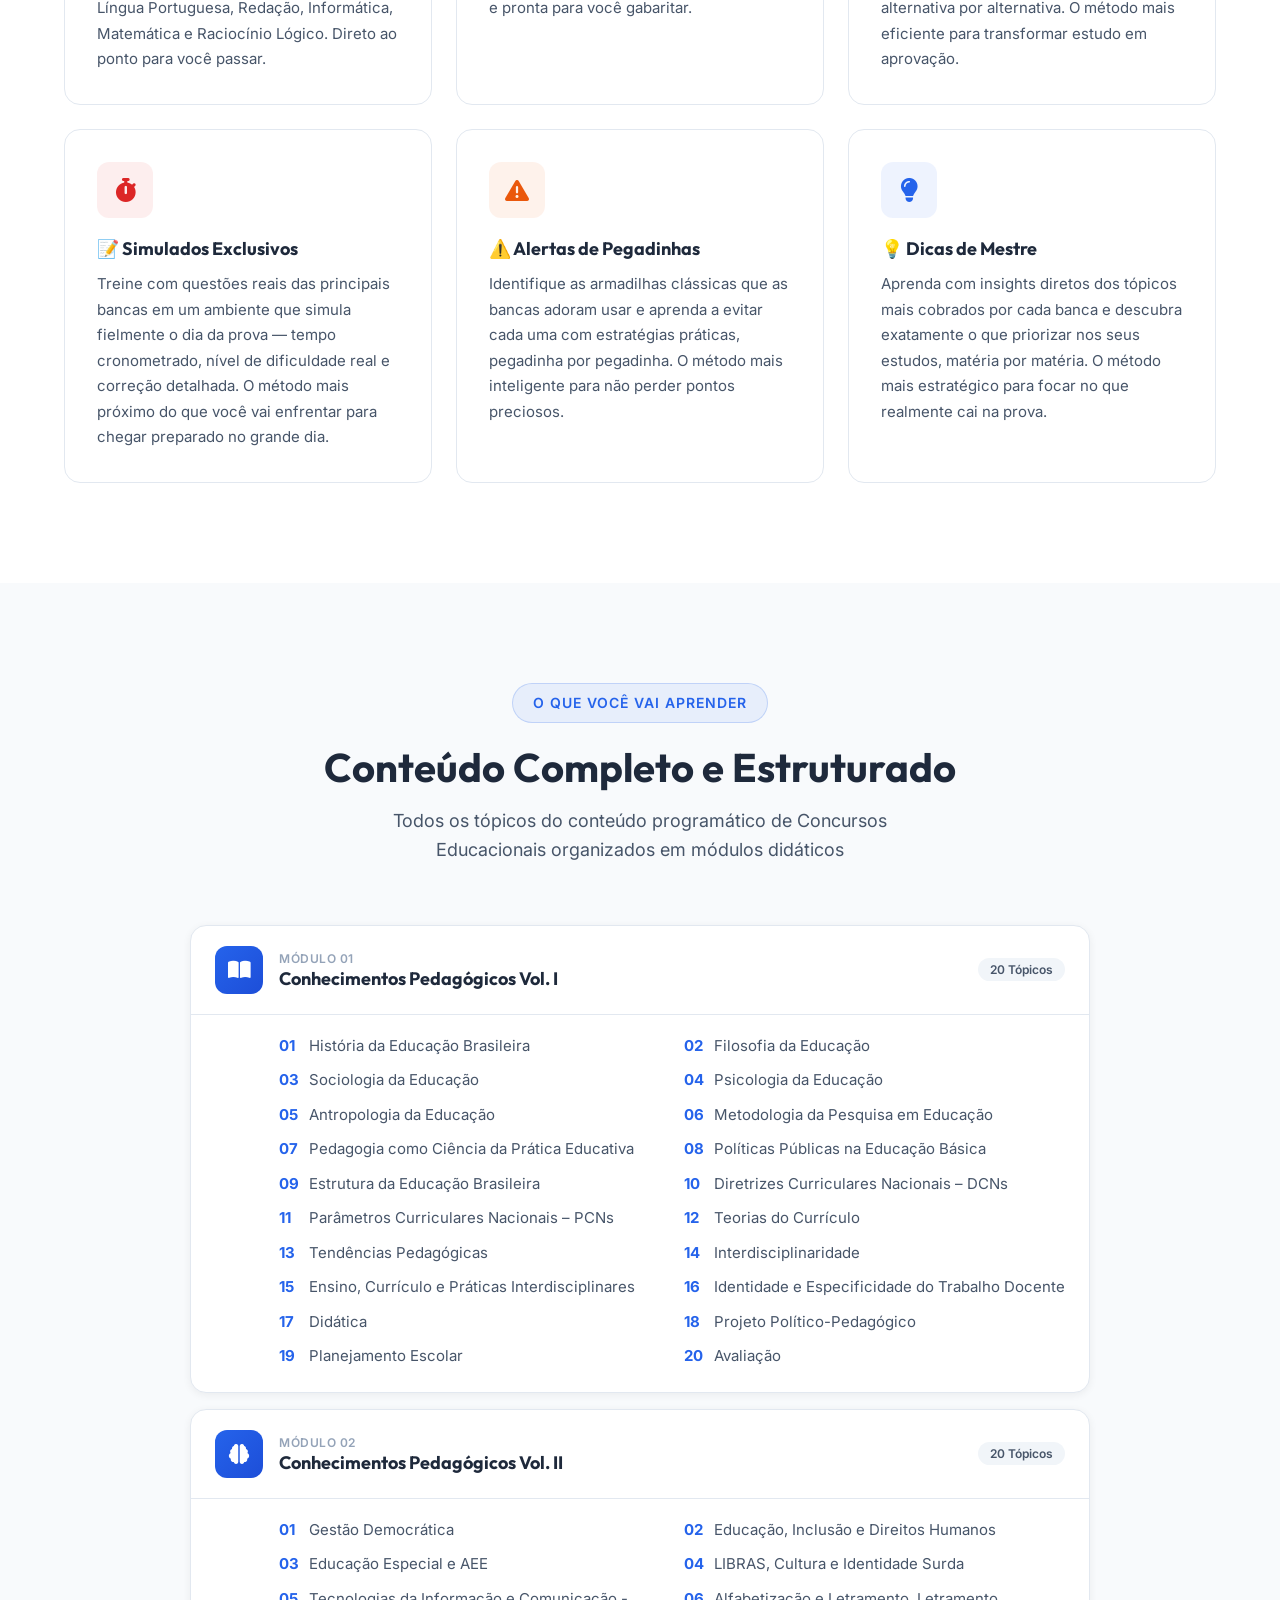
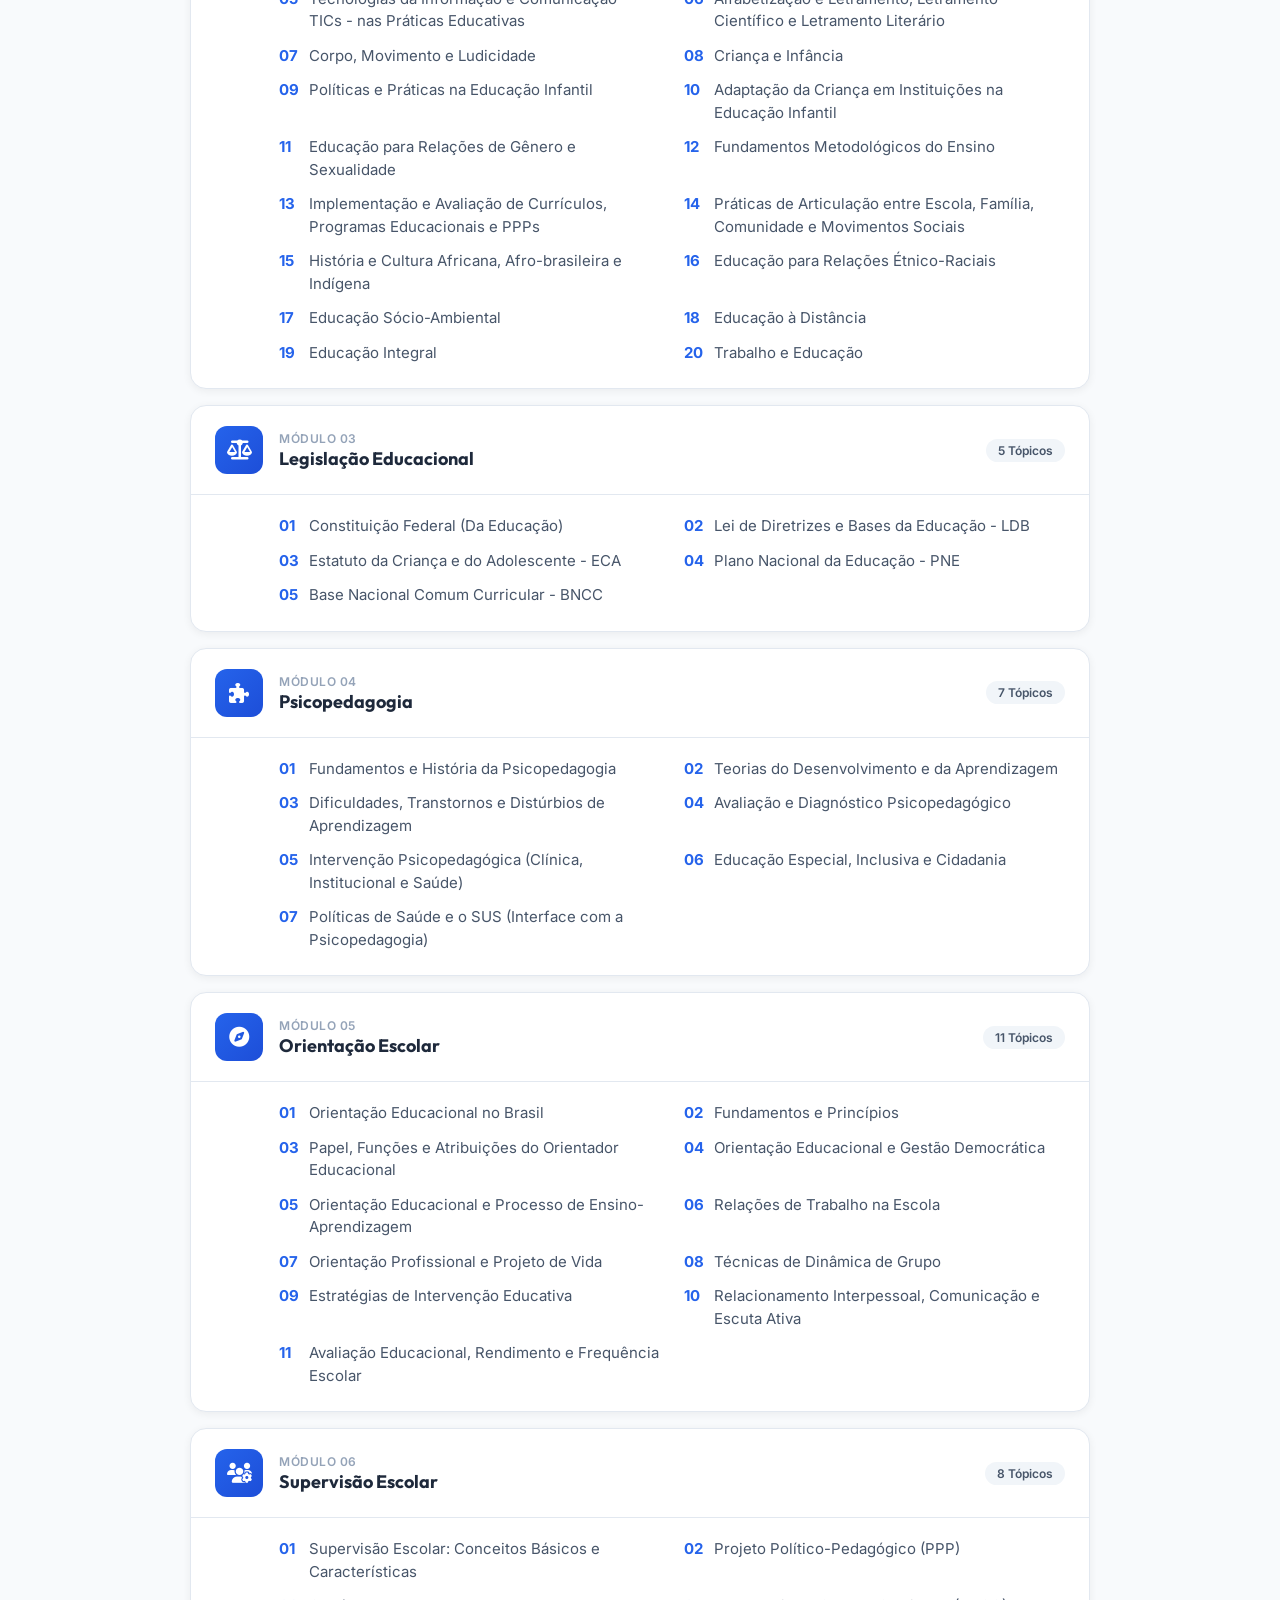
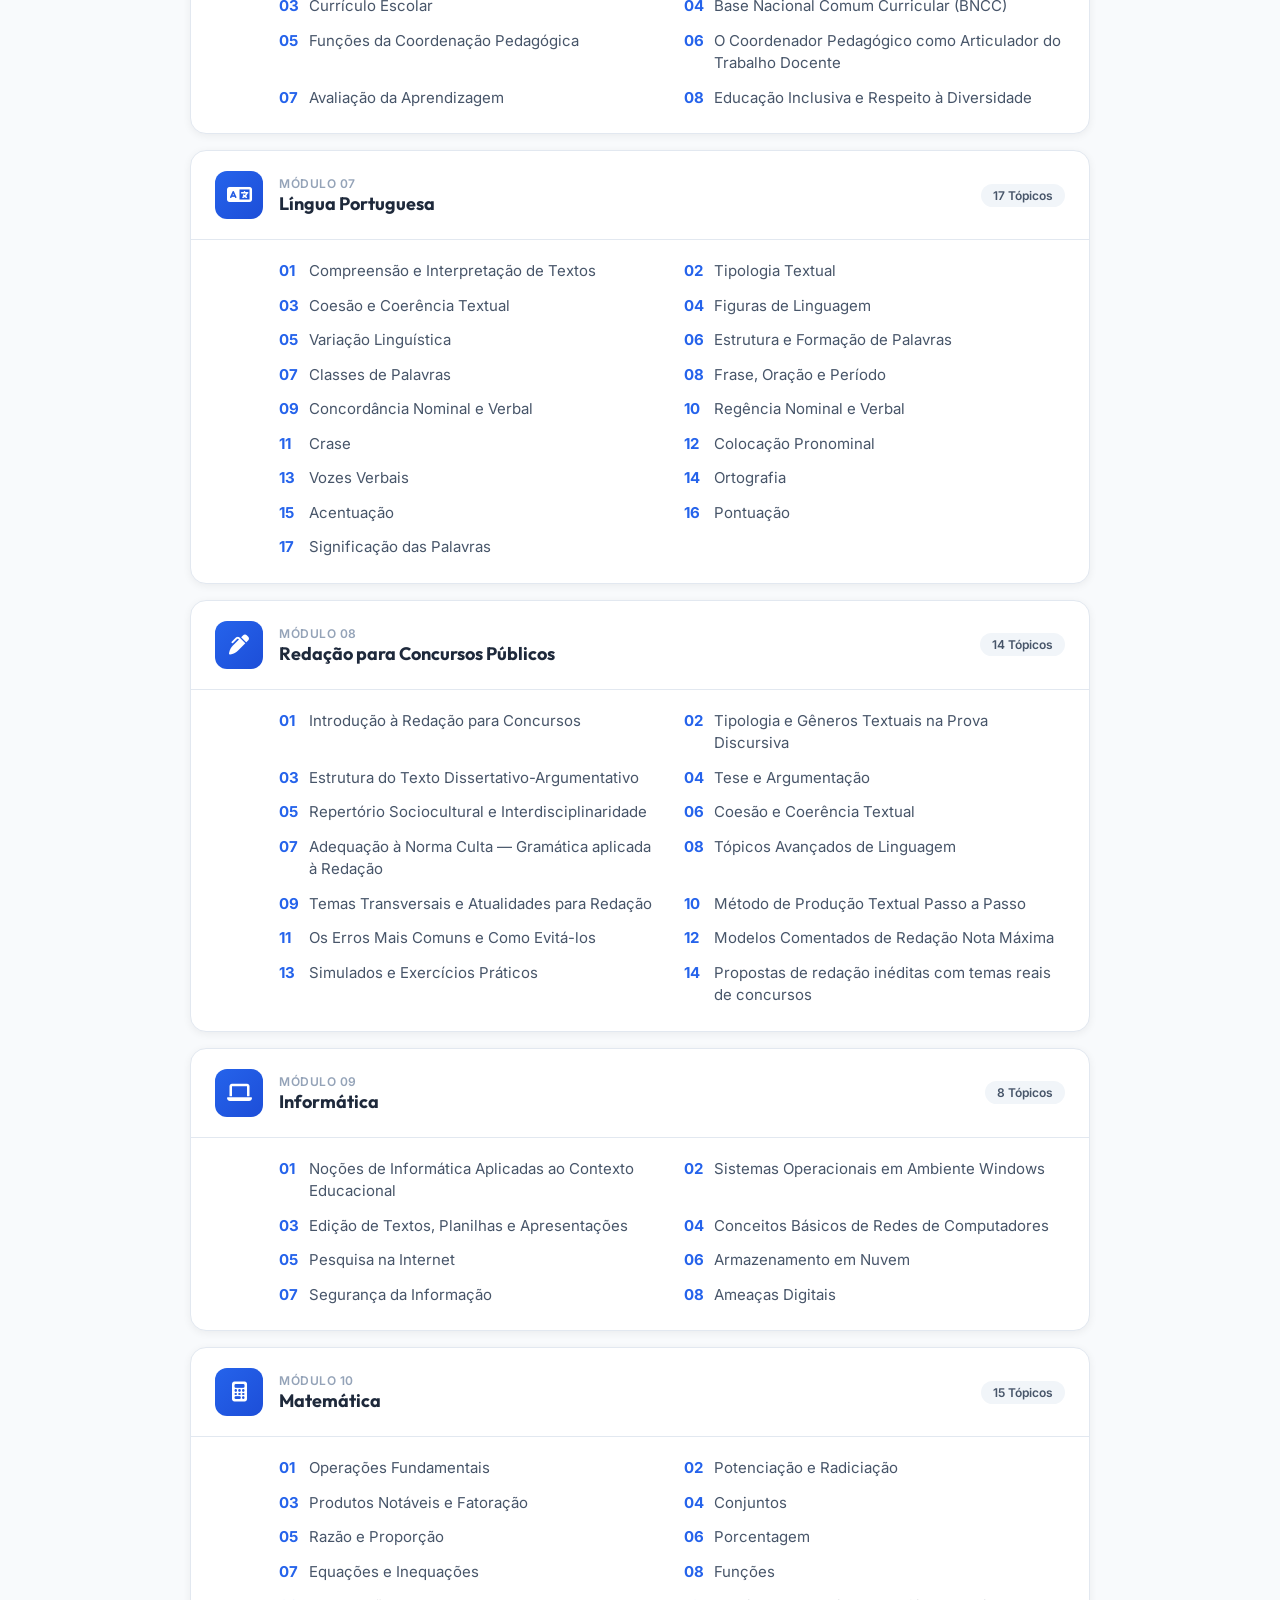
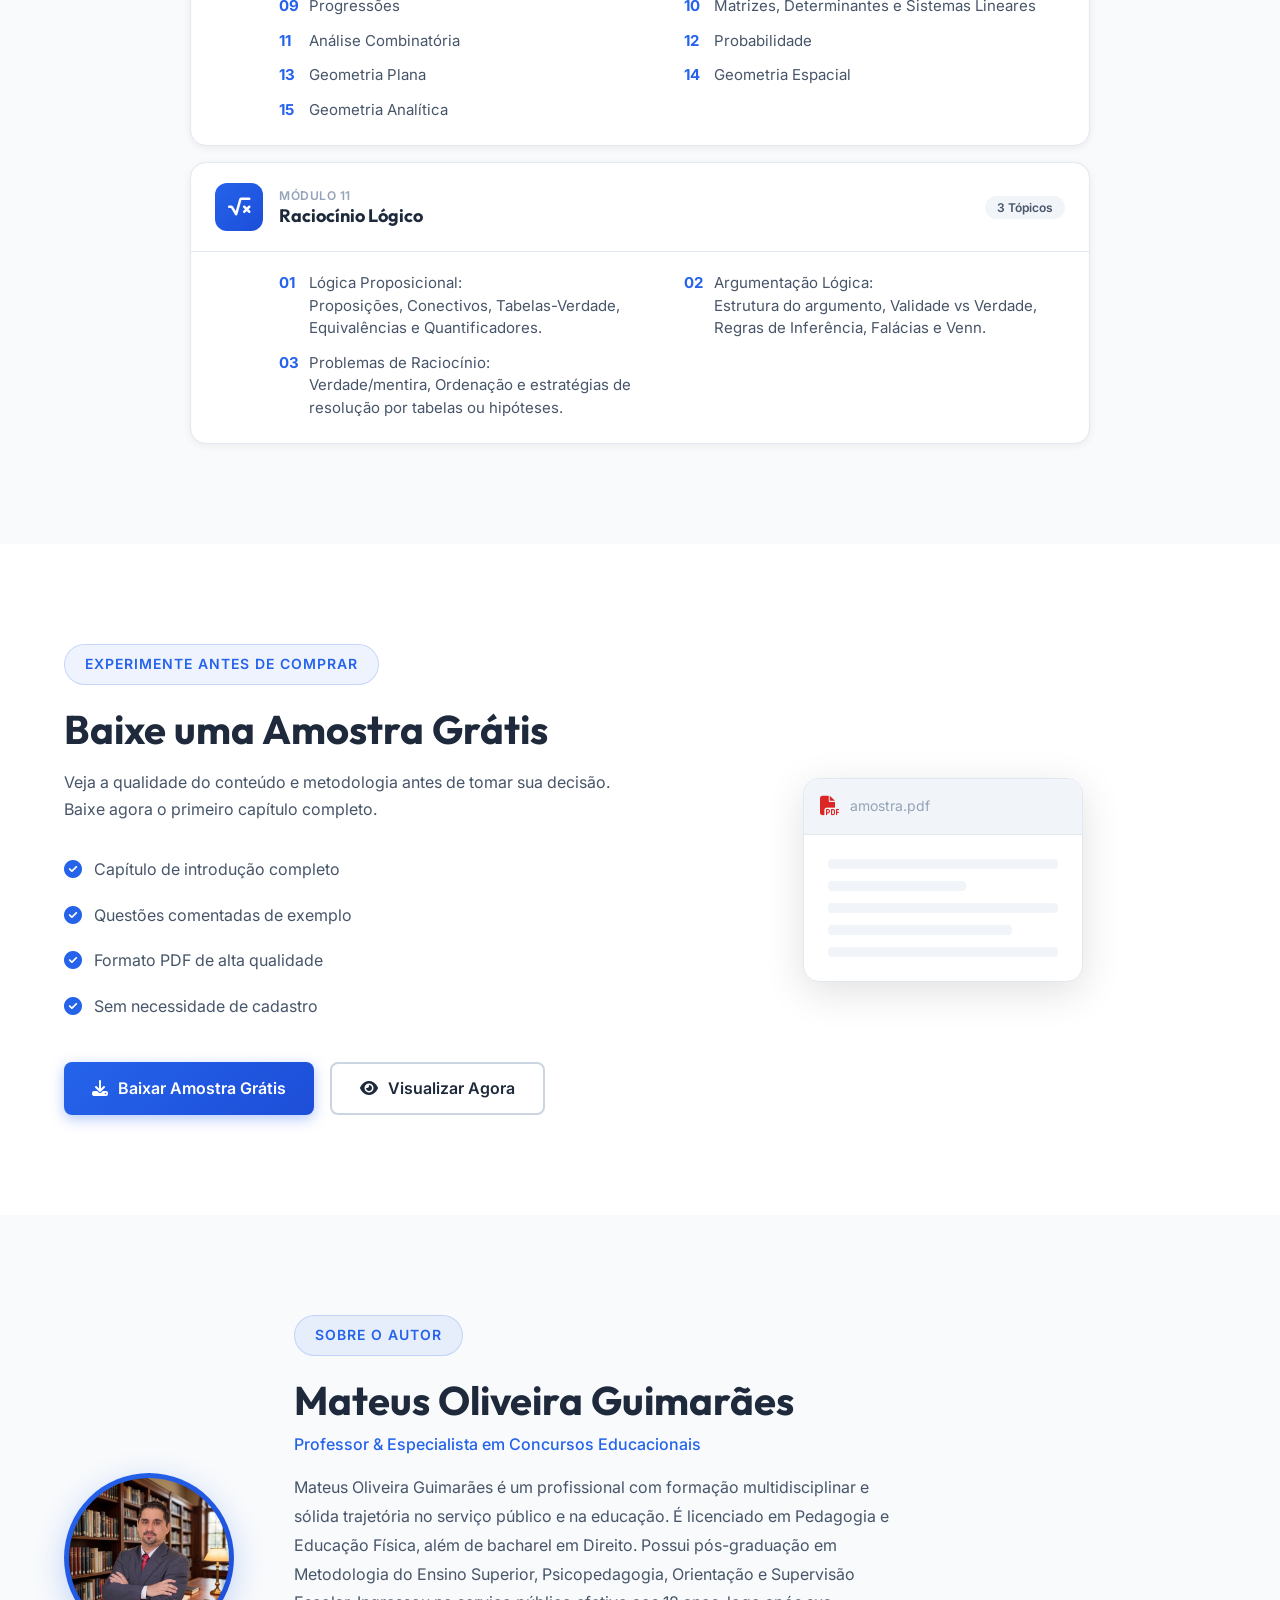
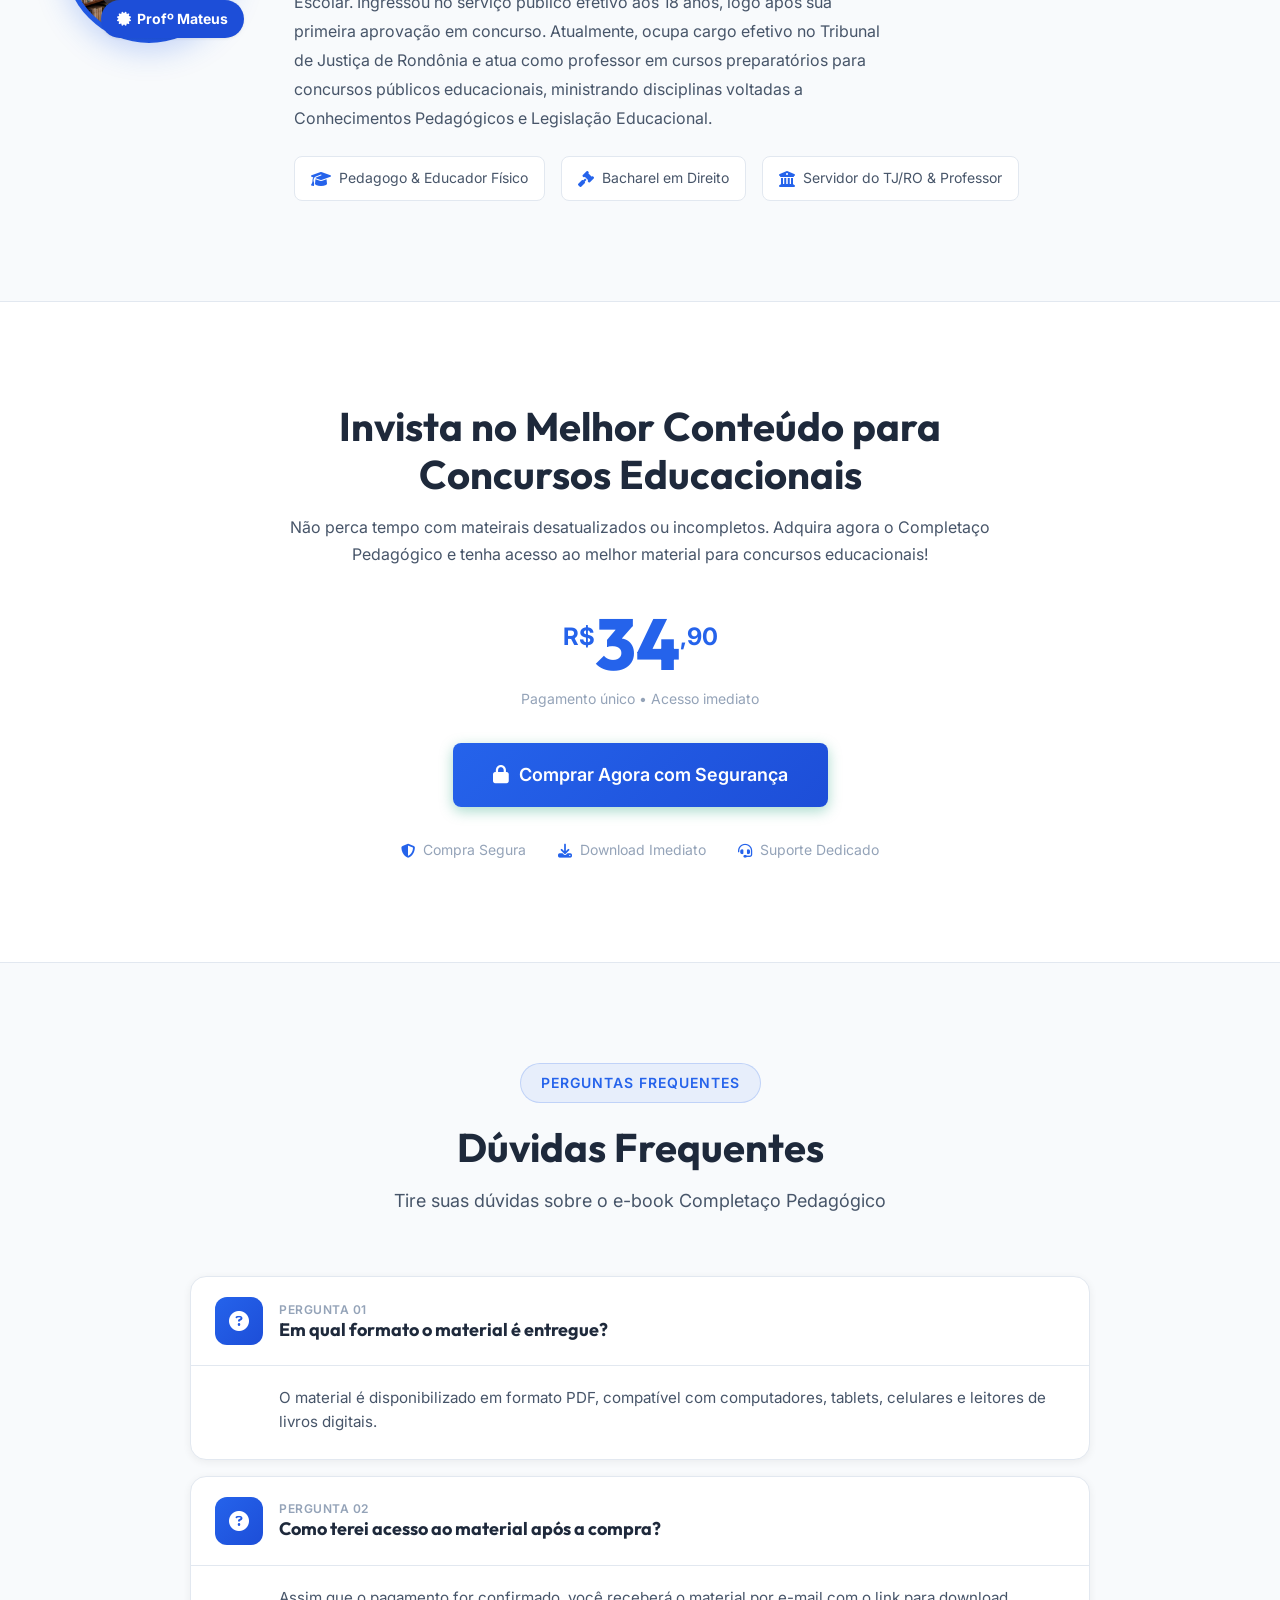
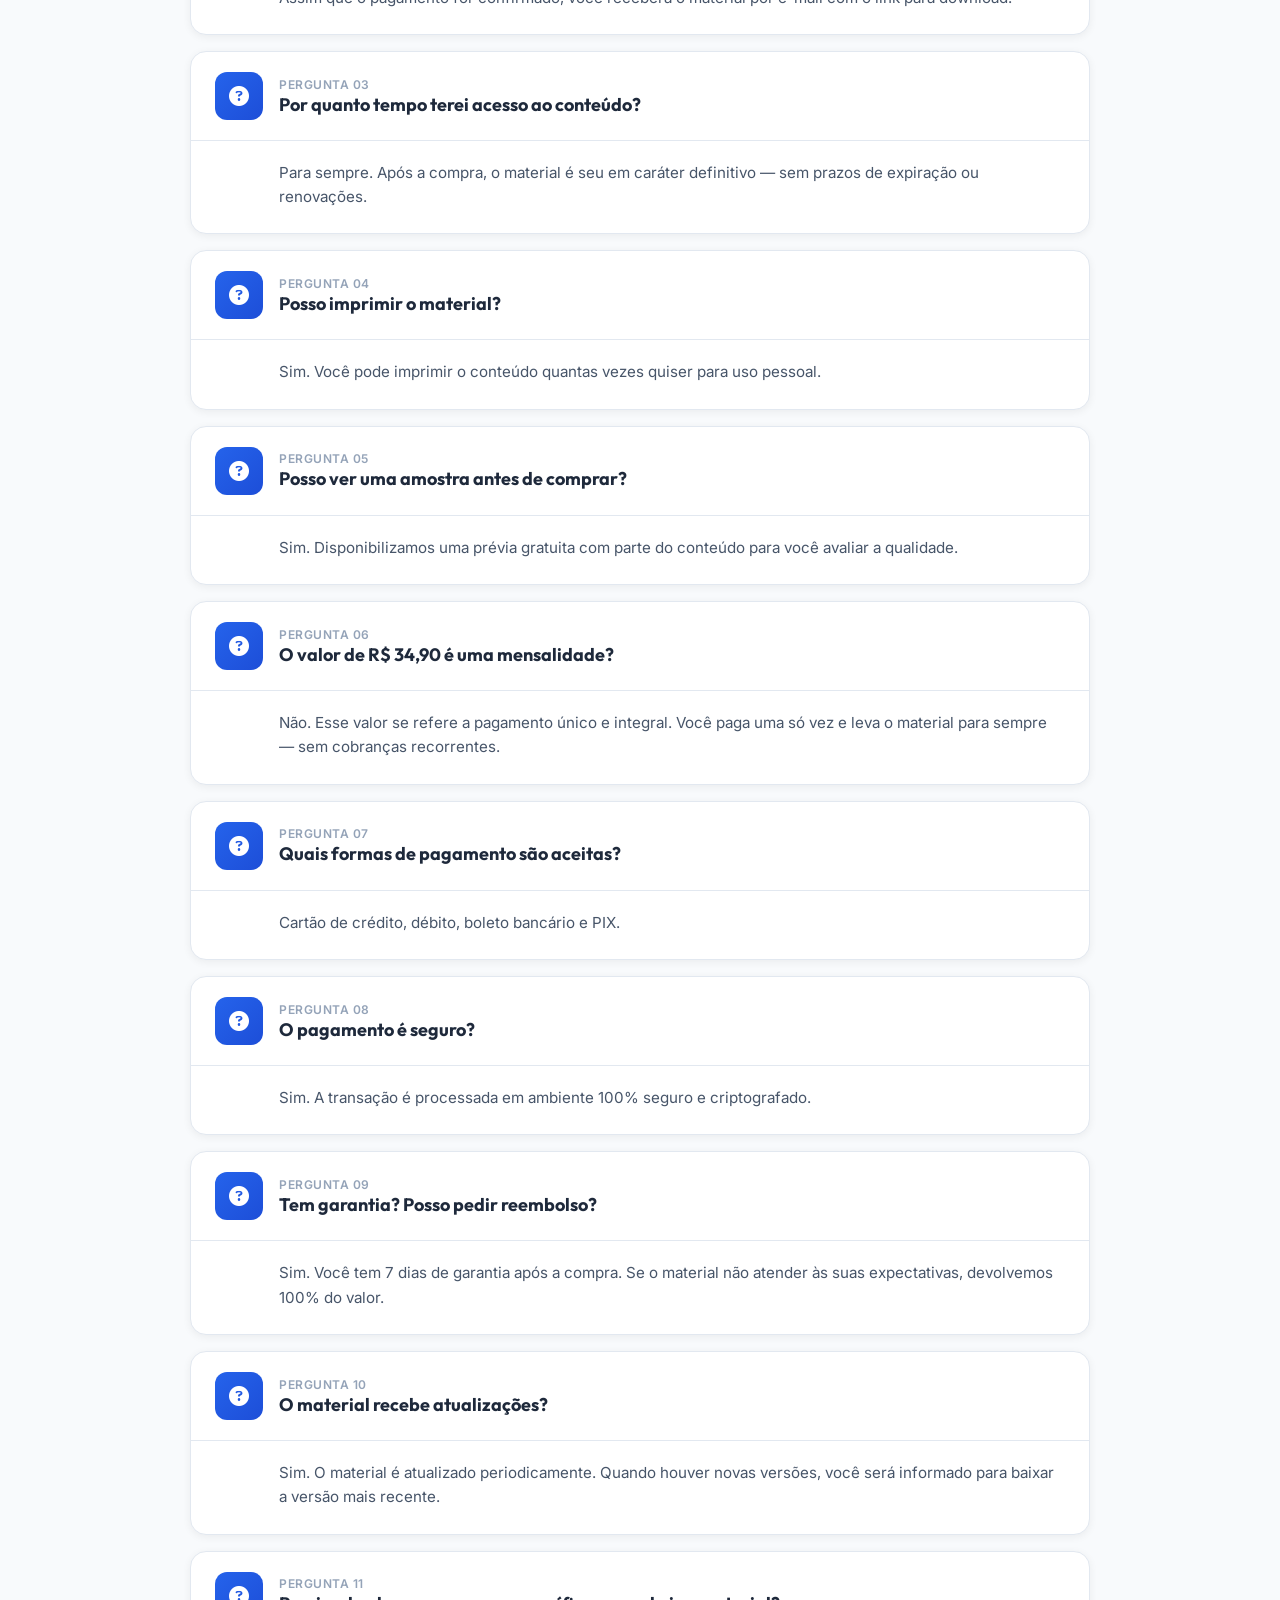
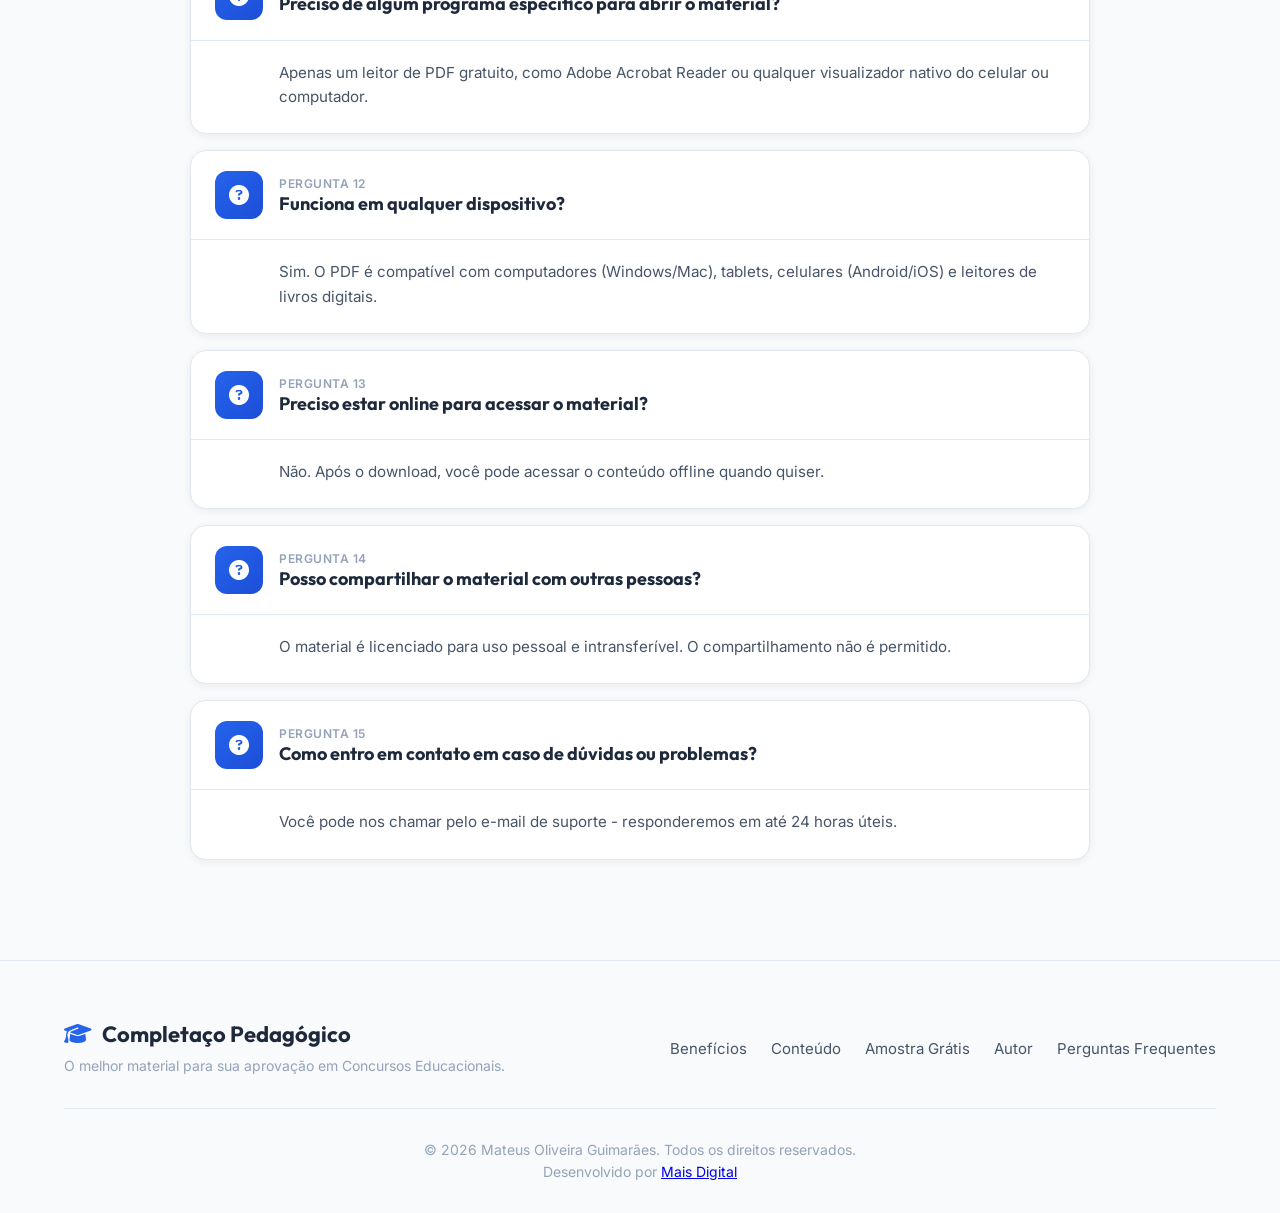
==== commit 71512103: "correção na cor do FAQ e Descrição das lógicas" ====
--- a/index.html
+++ b/index.html
@@ -609,12 +609,12 @@
                     <div class="accordion-collapse">
                         <div class="accordion-body">
                             <ul class="topic-list">
-                                <li><span class="topic-number">01</span> <strong>Lógica Proposicional:</strong>
-                                    Proposições, Conectivos, Tabelas-Verdade, Equivalências e Quantificadores.</li>
-                                <li><span class="topic-number">02</span> <strong>Argumentação Lógica:</strong> Estrutura
-                                    do argumento, Validade vs Verdade, Regras de Inferência, Falácias e Venn.</li>
-                                <li><span class="topic-number">03</span> <strong>Problemas de Raciocínio:</strong>
-                                    Verdade/mentira, Ordenação e estratégias de resolução por tabelas ou hipóteses.</li>
+                                <li><span class="topic-number">01</span> Lógica Proposicional:<br />Proposições,
+                                    Conectivos, Tabelas-Verdade, Equivalências e Quantificadores.</li>
+                                <li><span class="topic-number">02</span> Argumentação Lógica:<br />Estrutura do
+                                    argumento, Validade vs Verdade, Regras de Inferência, Falácias e Venn.</li>
+                                <li><span class="topic-number">03</span> Problemas de Raciocínio:<br />Verdade/mentira,
+                                    Ordenação e estratégias de resolução por tabelas ou hipóteses.</li>
                             </ul>
                         </div>
                     </div>
@@ -765,7 +765,7 @@
         <div class="container">
             <div class="section-header">
                 <span class="section-tag">Perguntas Frequentes</span>
-                <h2>Dúvidas <span class="highlight">Frequentes</span></h2>
+                <h2>Dúvidas Frequentes</h2>
                 <p>Tire suas dúvidas sobre o e-book Completaço Pedagógico</p>
             </div>
 
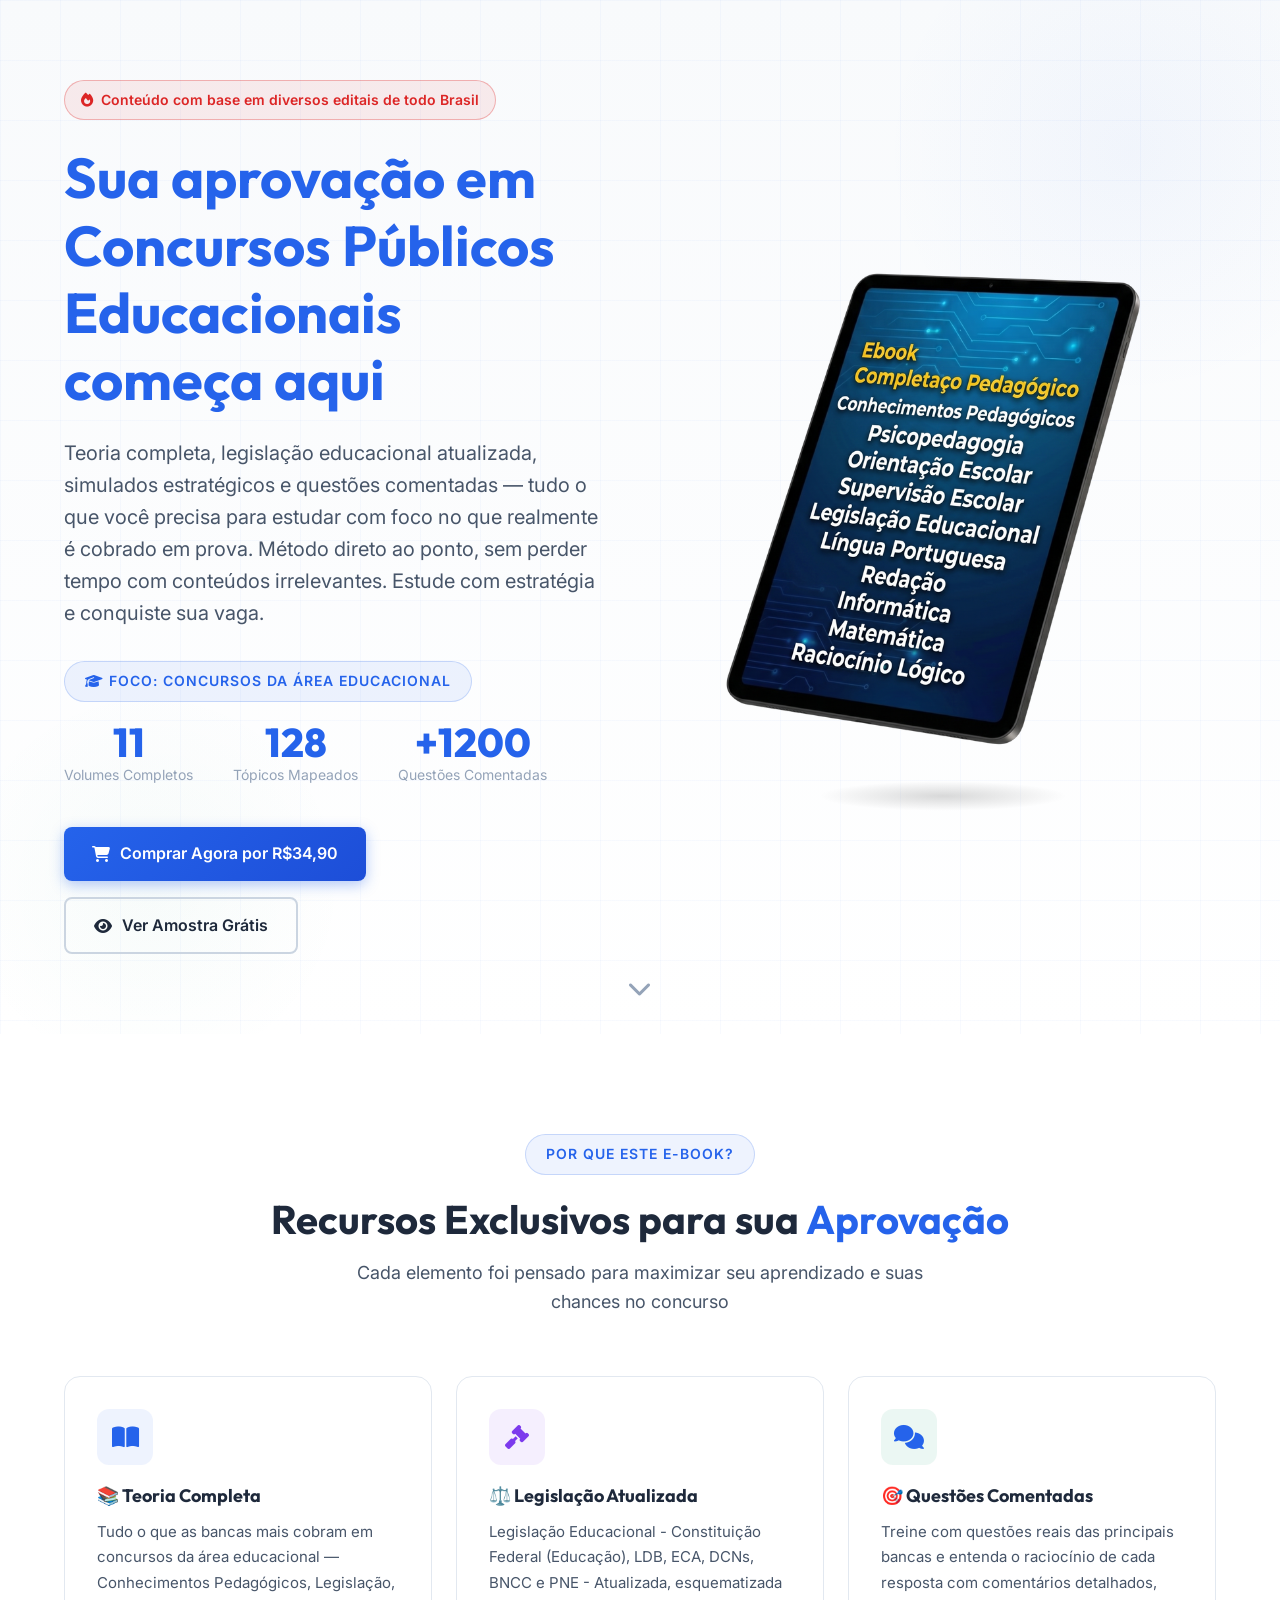
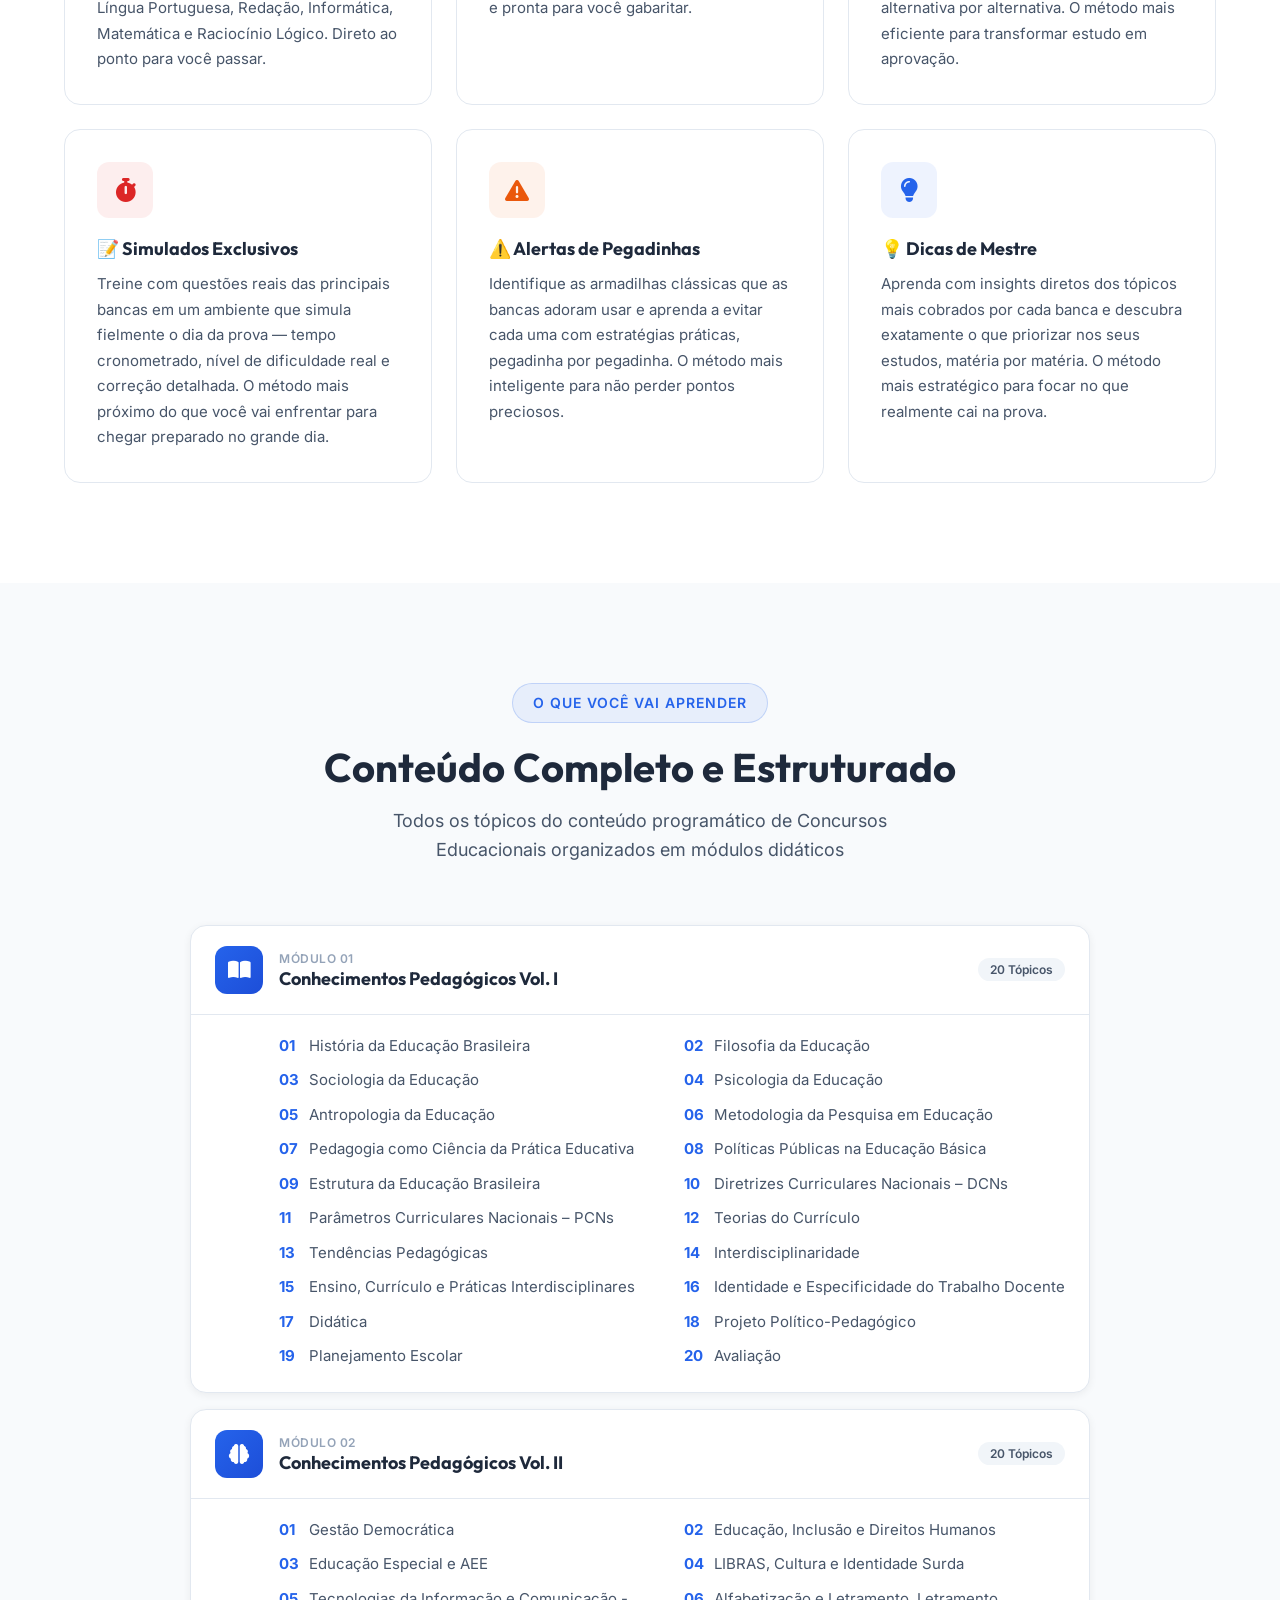
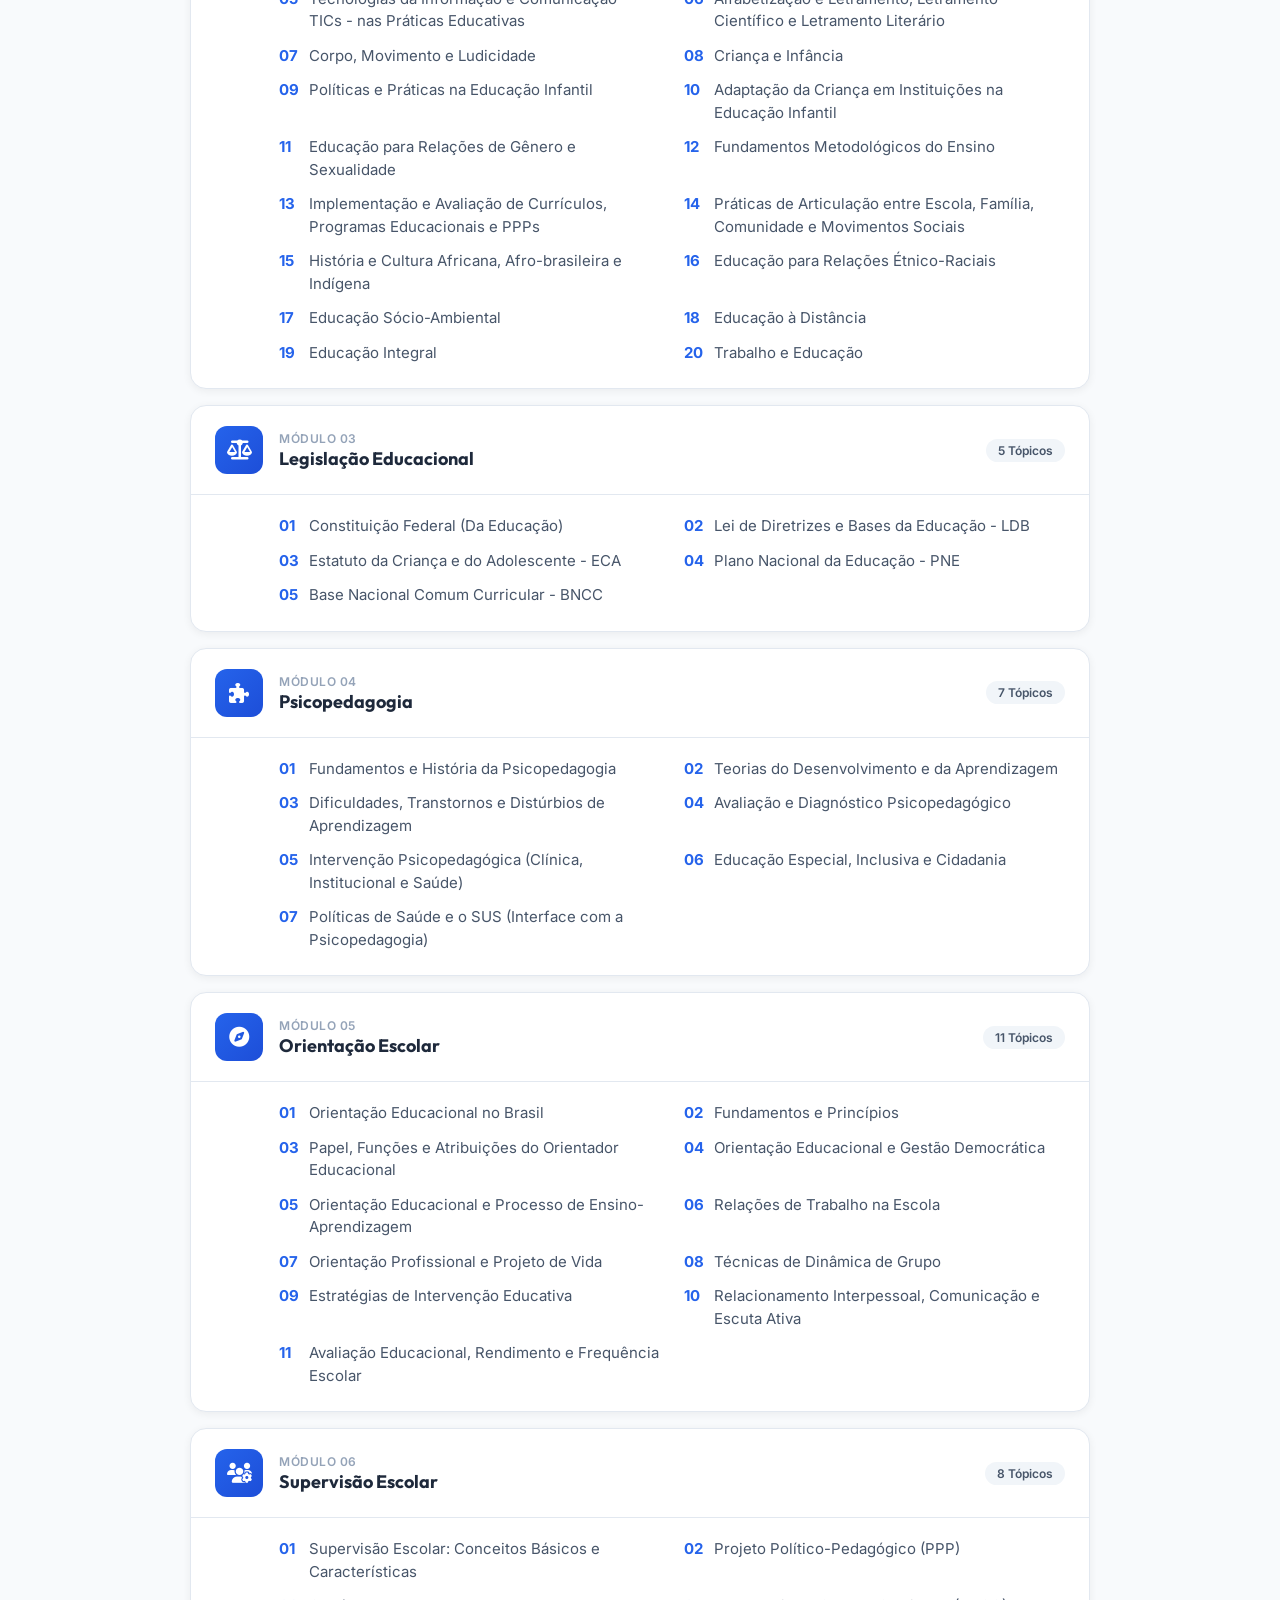
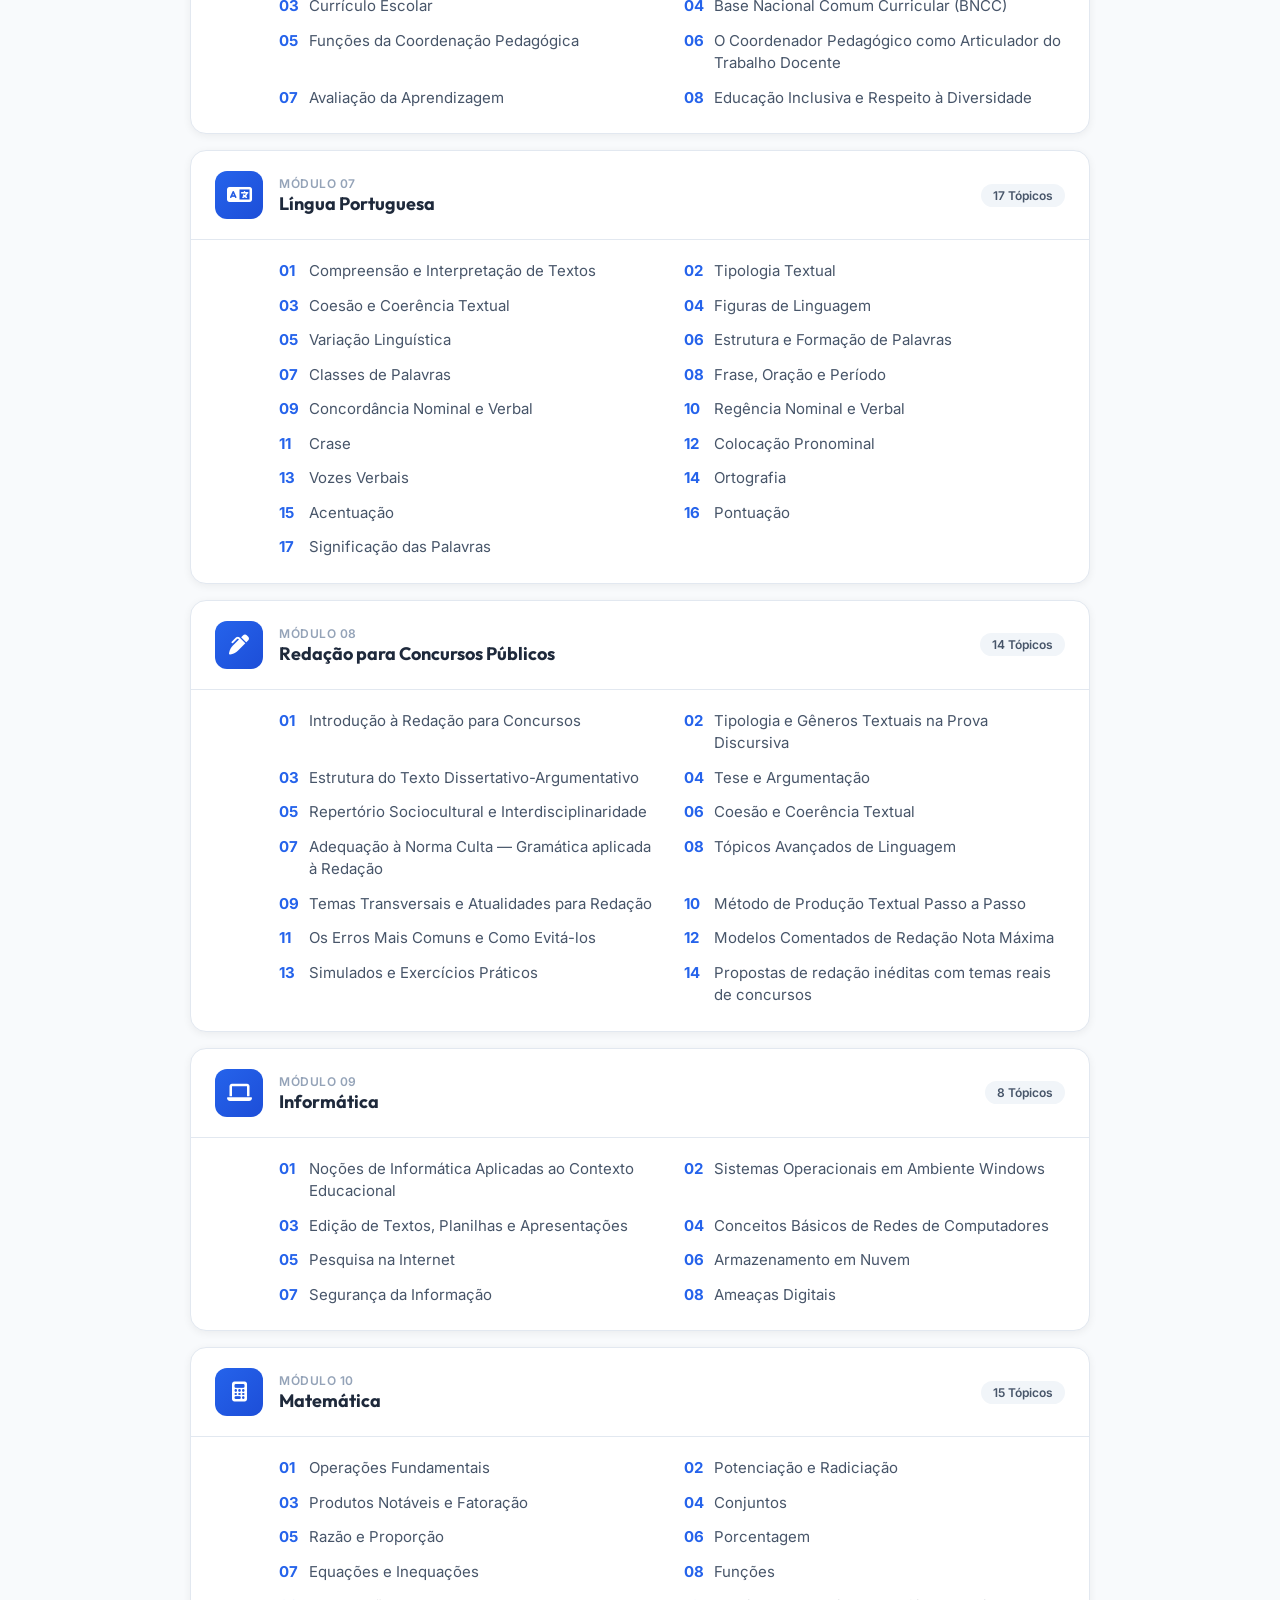
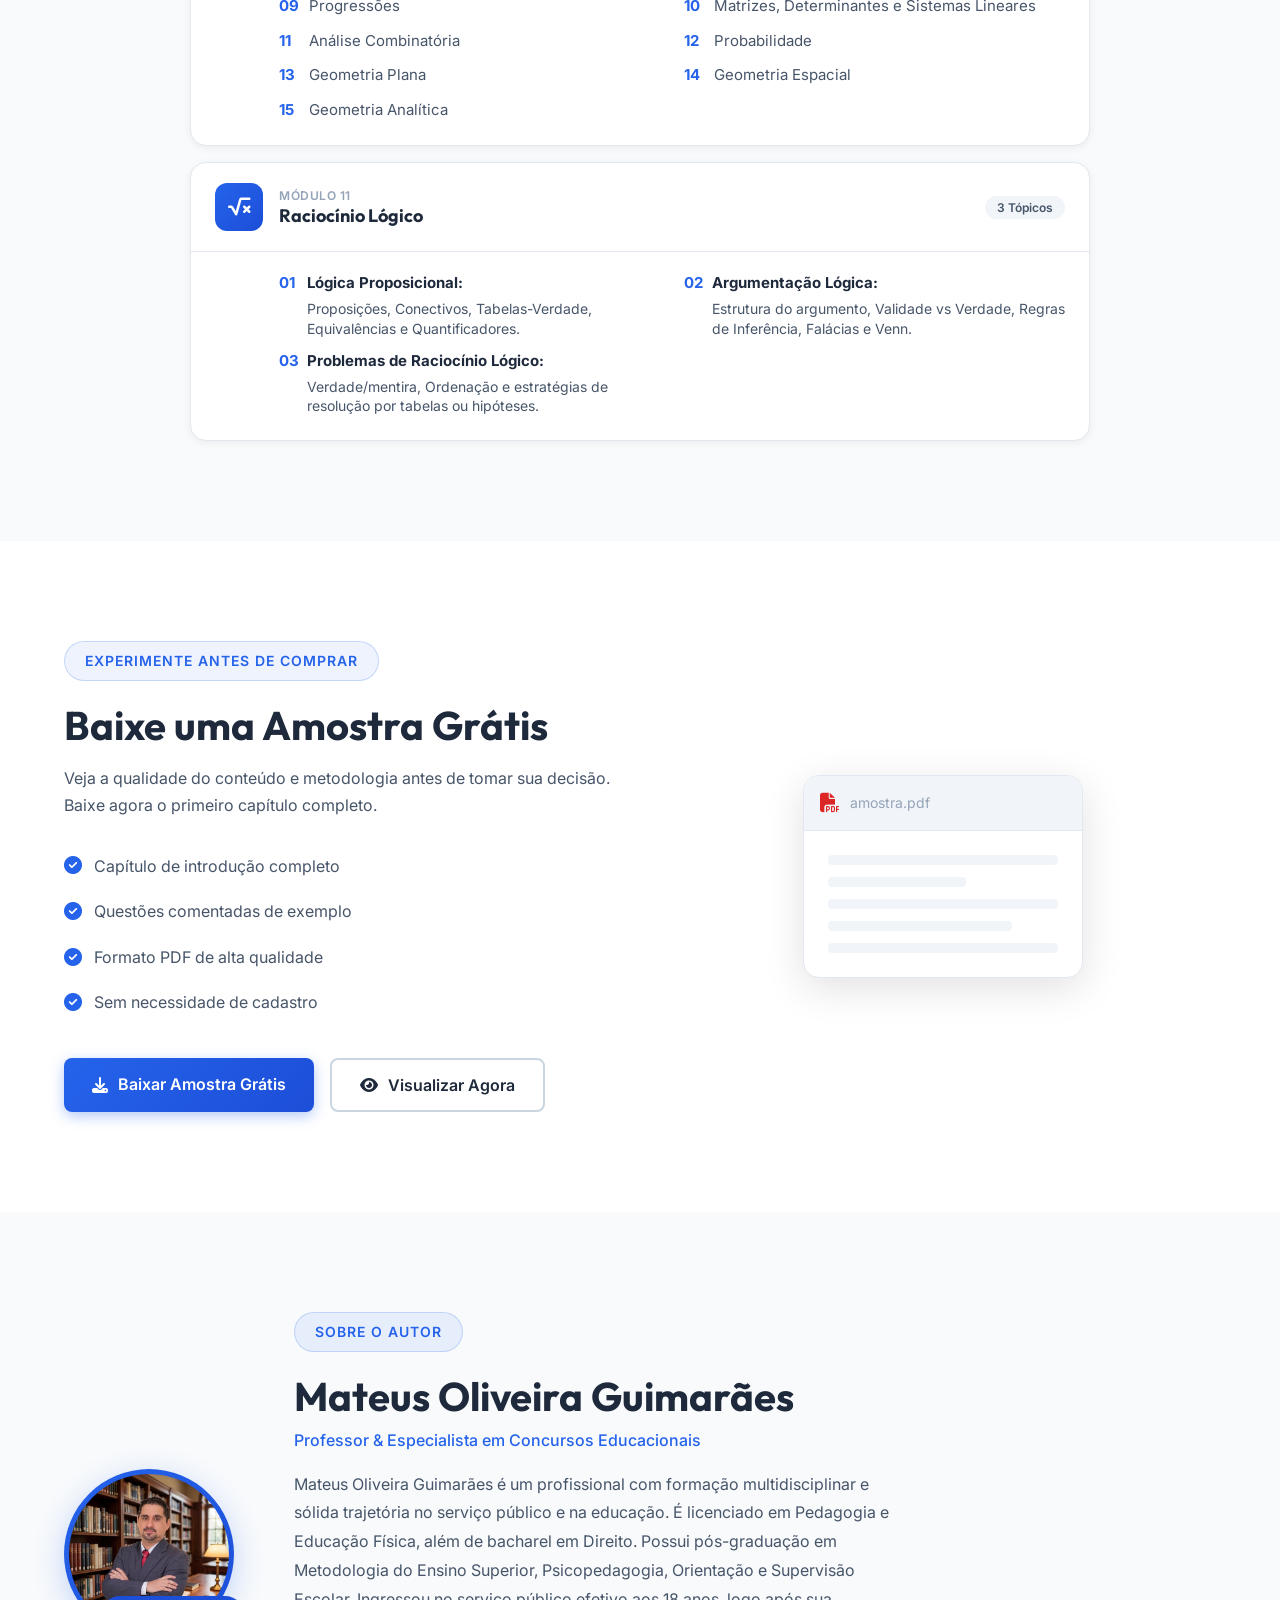
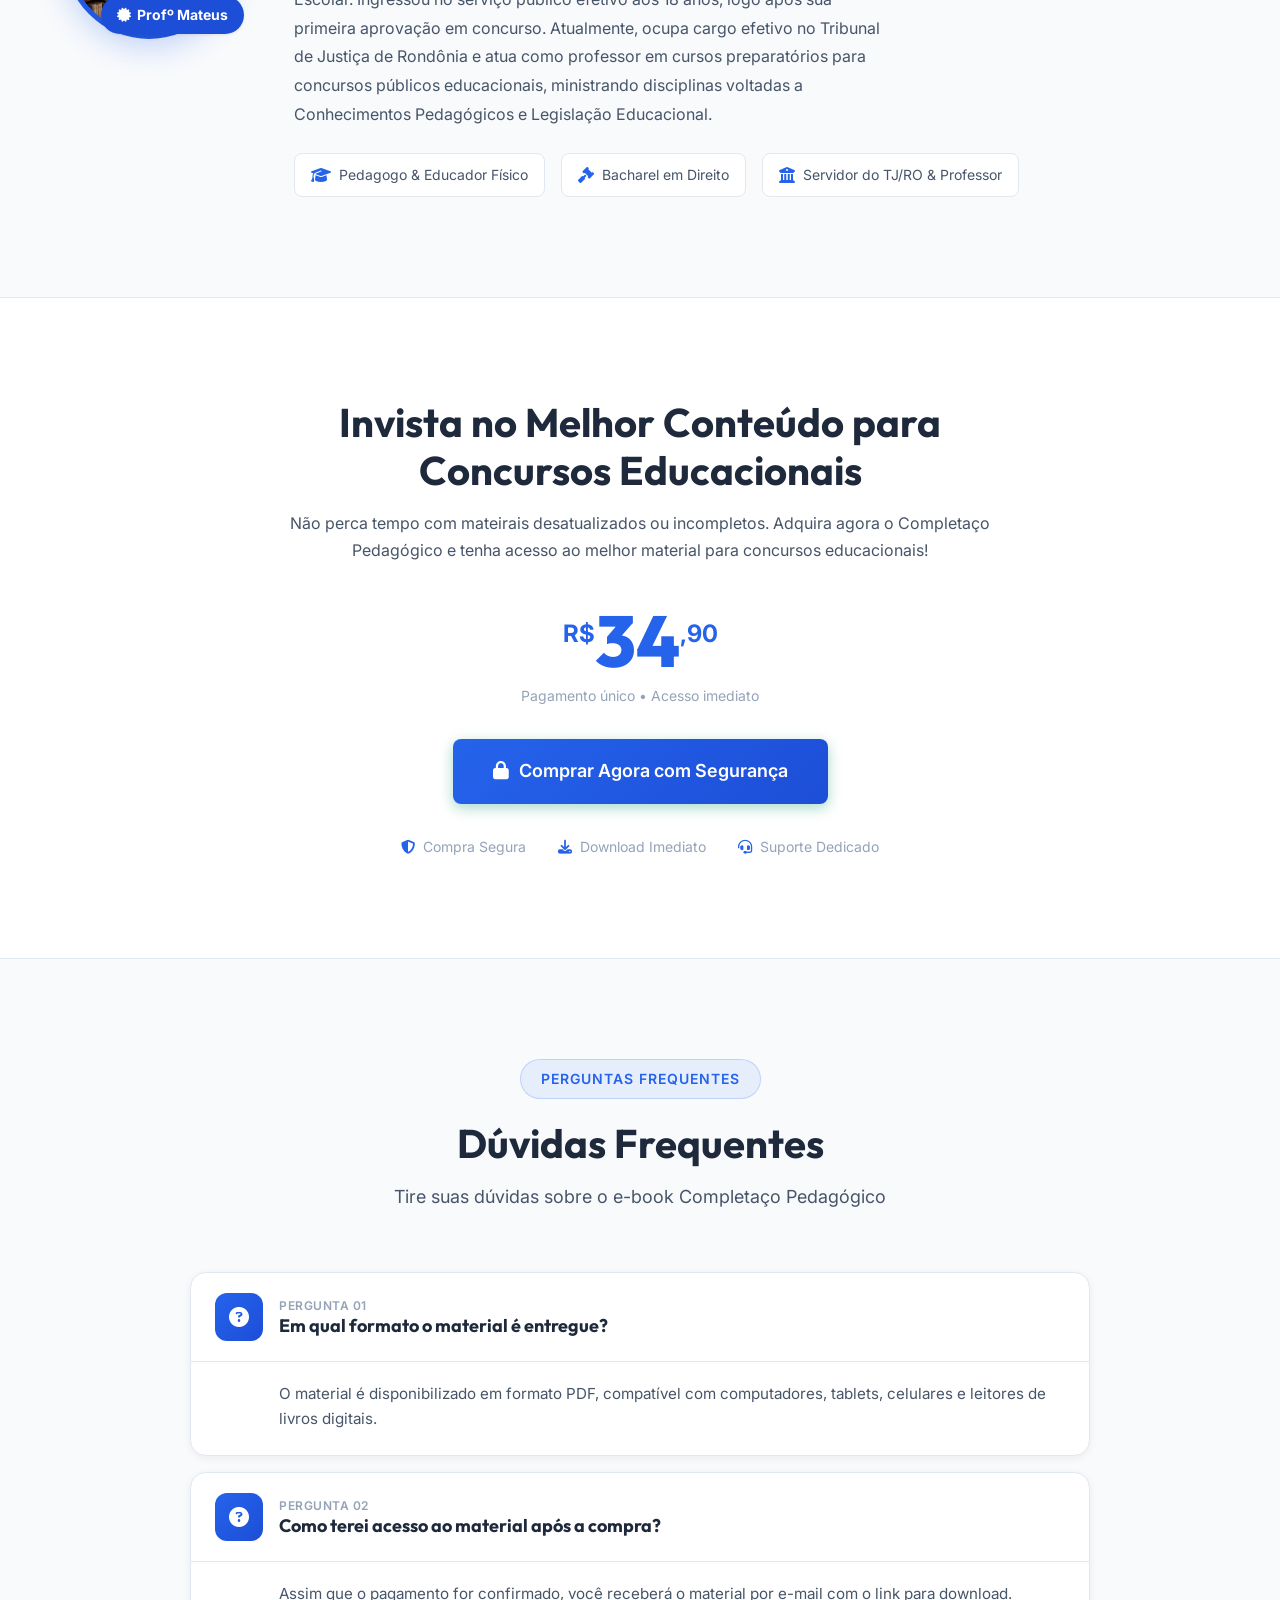
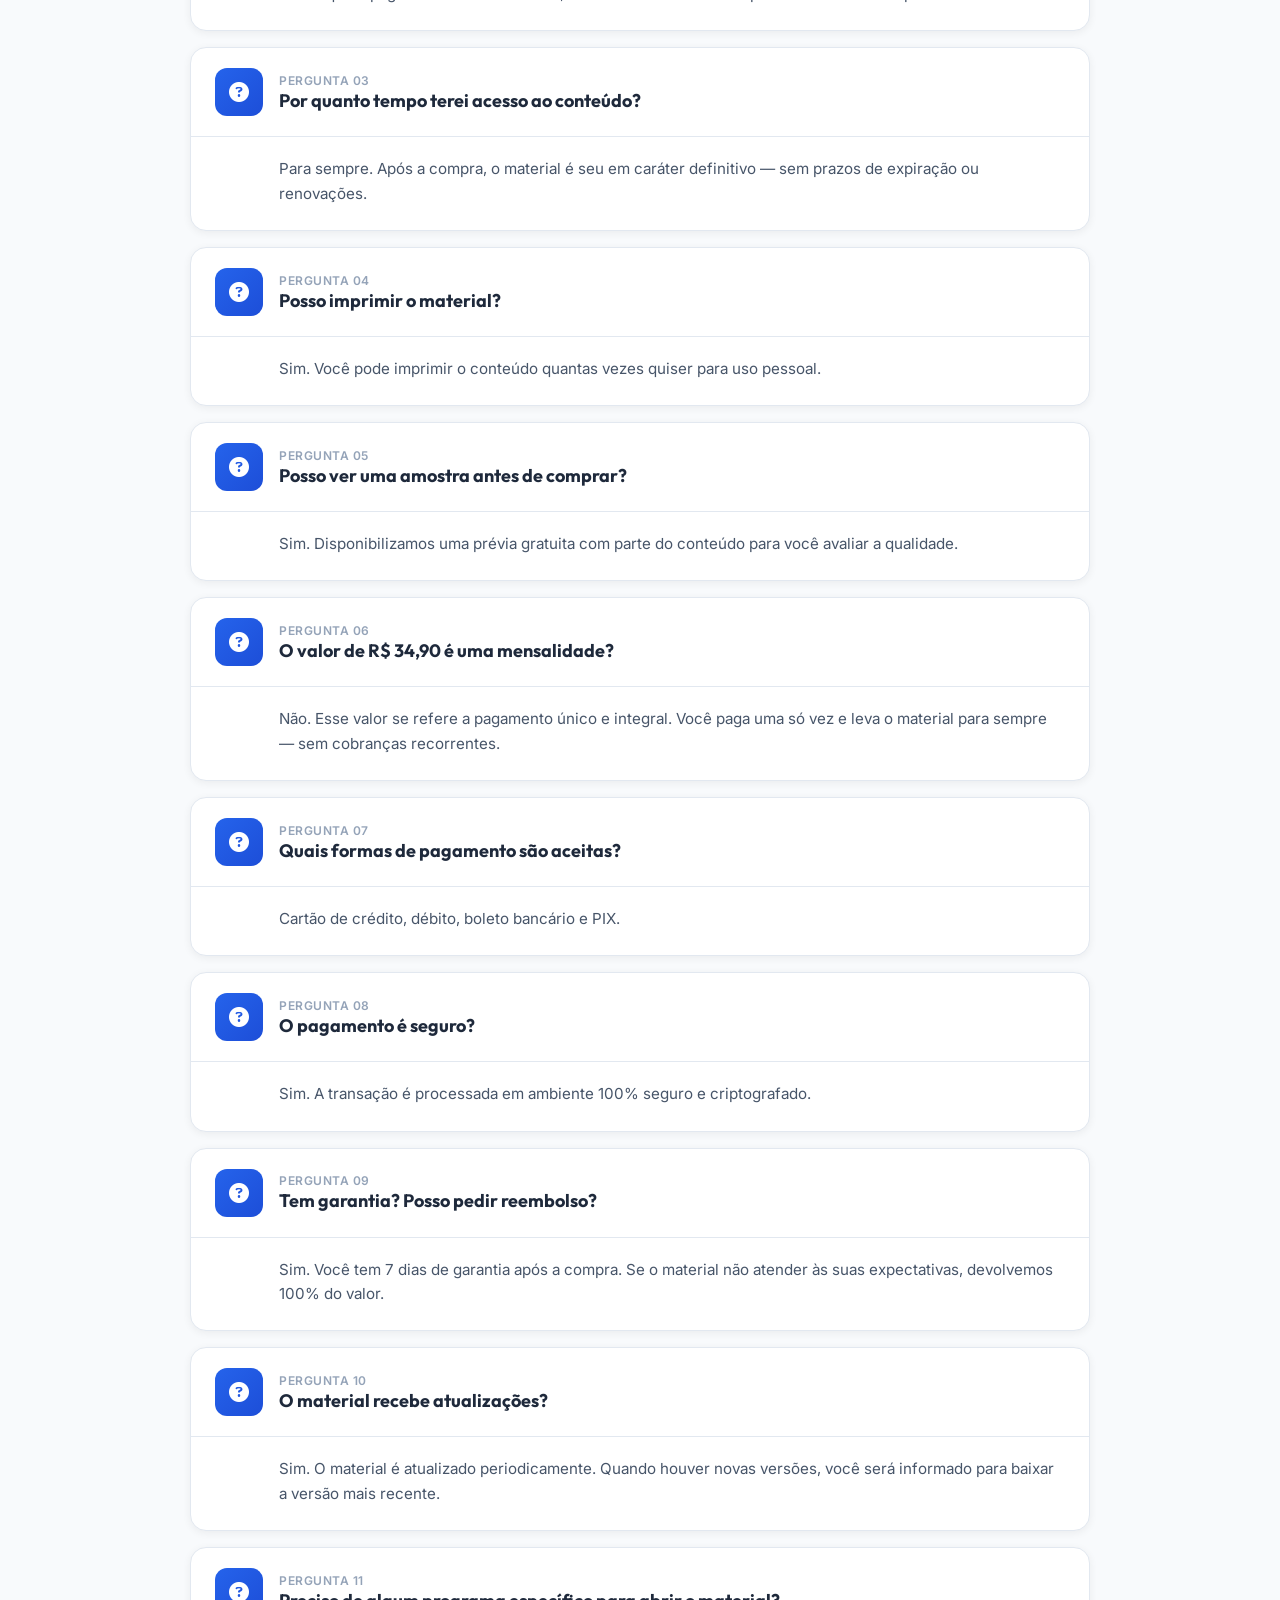
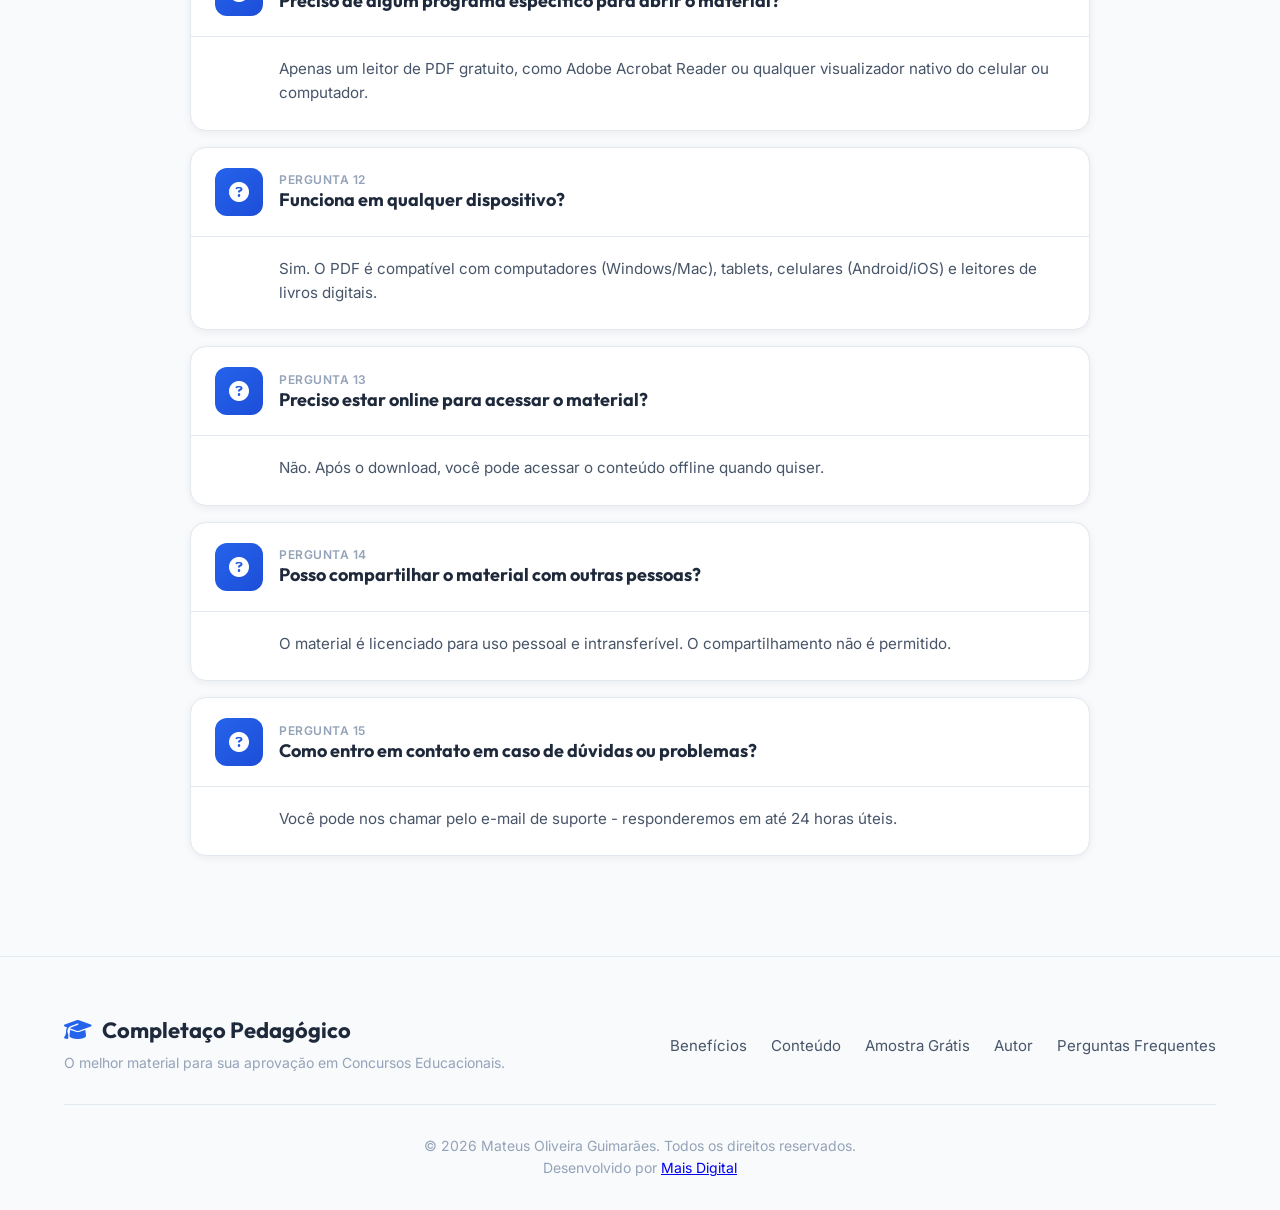
==== commit bf5b81f9: "atualização nos tópicos de racioncínio lógico" ====
--- a/index.html
+++ b/index.html
@@ -609,12 +609,30 @@
                     <div class="accordion-collapse">
                         <div class="accordion-body">
                             <ul class="topic-list">
-                                <li><span class="topic-number">01</span> Lógica Proposicional:<br />Proposições,
-                                    Conectivos, Tabelas-Verdade, Equivalências e Quantificadores.</li>
-                                <li><span class="topic-number">02</span> Argumentação Lógica:<br />Estrutura do
-                                    argumento, Validade vs Verdade, Regras de Inferência, Falácias e Venn.</li>
-                                <li><span class="topic-number">03</span> Problemas de Raciocínio:<br />Verdade/mentira,
-                                    Ordenação e estratégias de resolução por tabelas ou hipóteses.</li>
+                                <li class="has-description">
+                                    <div class="topic-header">
+                                        <span class="topic-number">01</span>
+                                        <span class="topic-title">Lógica Proposicional:</span>
+                                    </div>
+                                    <div class="topic-desc">Proposições, Conectivos, Tabelas-Verdade, Equivalências e
+                                        Quantificadores.</div>
+                                </li>
+                                <li class="has-description">
+                                    <div class="topic-header">
+                                        <span class="topic-number">02</span>
+                                        <span class="topic-title">Argumentação Lógica:</span>
+                                    </div>
+                                    <div class="topic-desc">Estrutura do argumento, Validade vs Verdade, Regras de
+                                        Inferência, Falácias e Venn.</div>
+                                </li>
+                                <li class="has-description">
+                                    <div class="topic-header">
+                                        <span class="topic-number">03</span>
+                                        <span class="topic-title">Problemas de Raciocínio Lógico:</span>
+                                    </div>
+                                    <div class="topic-desc">Verdade/mentira, Ordenação e estratégias de resolução por
+                                        tabelas ou hipóteses.</div>
+                                </li>
                             </ul>
                         </div>
                     </div>
--- a/styles.css
+++ b/styles.css
@@ -759,6 +759,30 @@
     min-width: 20px;
 }
 
+.topic-list li.has-description {
+    flex-direction: column;
+    align-items: flex-start;
+    gap: 4px;
+}
+
+.topic-header {
+    display: flex;
+    align-items: baseline;
+    gap: 8px;
+}
+
+.topic-title {
+    font-weight: 700;
+    color: var(--text-primary);
+}
+
+.topic-desc {
+    font-size: 0.875rem;
+    color: var(--text-secondary);
+    line-height: 1.4;
+    padding-left: 28px;
+}
+
 /* Responsiveness for accordion */
 @media (max-width: 768px) {
     .accordion-body {
